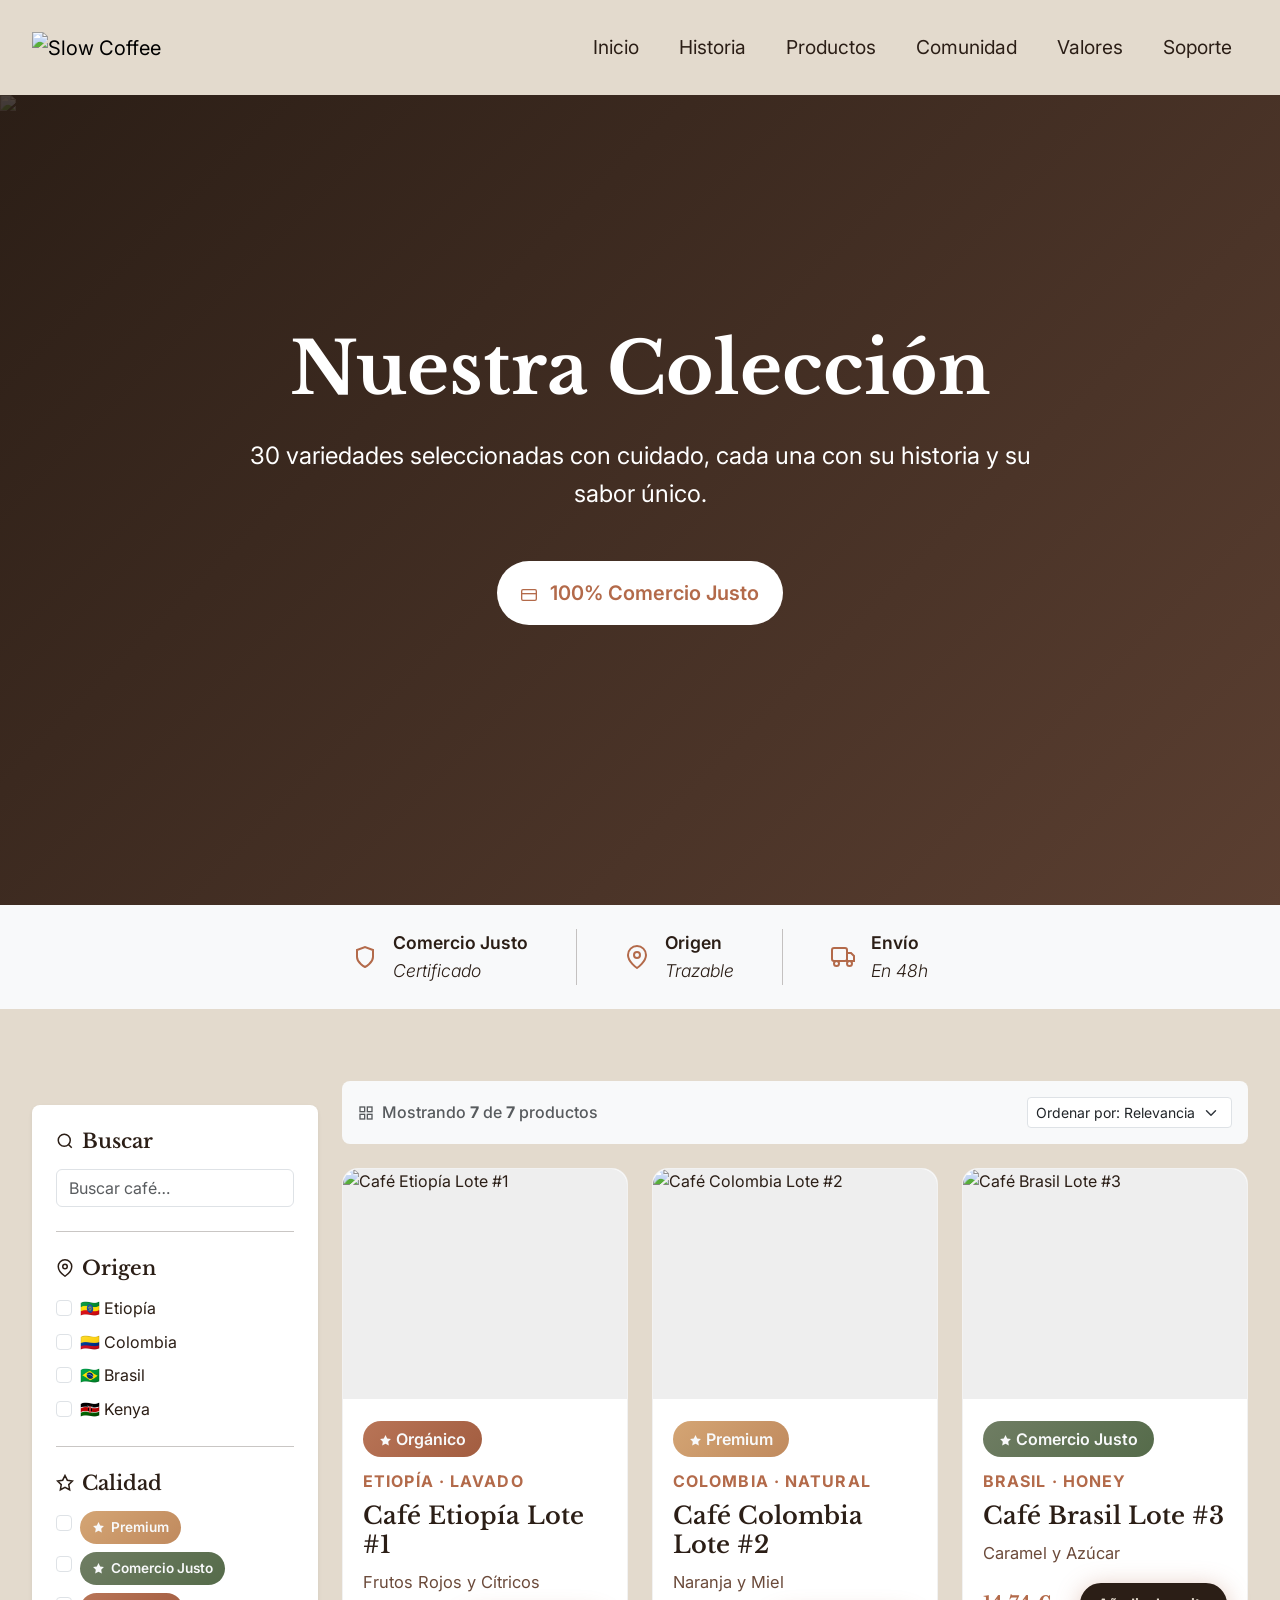
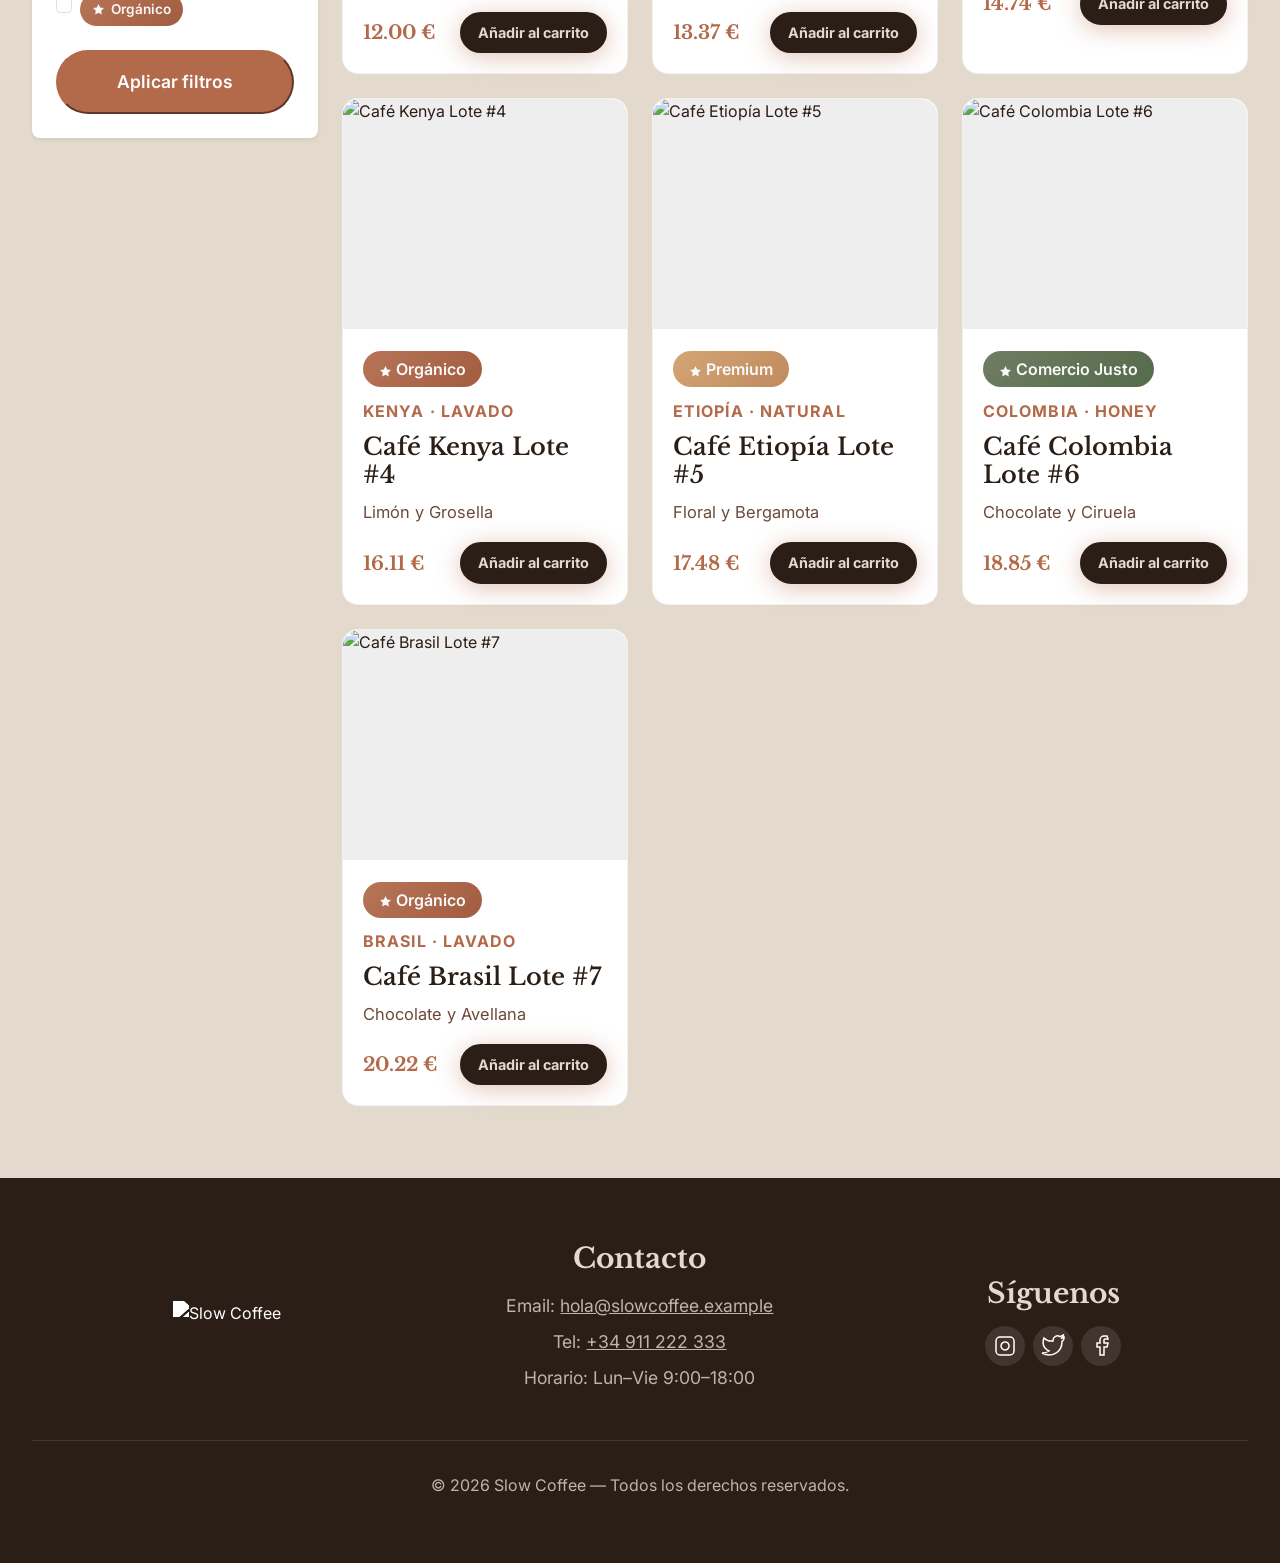
==== pag/catalogo.html @ 9565223c "mover codigo css del footer al html" ====
<!doctype html>
<html lang="es">

<head>
  <meta charset="utf-8">
  <meta name="viewport" content="width=device-width, initial-scale=1">
  <title>Catálogo Completo — Slow Coffee</title>

  <link rel="preconnect" href="https://fonts.googleapis.com">
  <link rel="preconnect" href="https://fonts.gstatic.com" crossorigin>
  <link
    href="https://fonts.googleapis.com/css2?family=Inter:wght@300;400;600;700&family=Libre+Baskerville:wght@400;700&display=swap"
    rel="stylesheet">

  <link href="https://cdn.jsdelivr.net/npm/bootstrap@5.3.2/dist/css/bootstrap.min.css" rel="stylesheet">
  <link rel="stylesheet" href="../css/styles.css">

</head>

<body class="catalogo-page">

  <!-- //navegación -->
  <header class="site-header">
    <nav class="navbar navbar-expand-md">
      <div class="container d-flex align-items-center justify-content-between">
        <a class="navbar-brand" href="index.html">
          <img src="../img/logo_png.png" alt="Slow Coffee" height="50">
        </a>
        <button class="navbar-toggler border-0" type="button" data-bs-toggle="collapse" data-bs-target="#mainNav"
          aria-controls="mainNav" aria-expanded="false" aria-label="Alternar navegación">
          <span class="navbar-toggler-icon"></span>
        </button>
        <div class="collapse navbar-collapse" id="mainNav">
          <ul class="navbar-nav ms-auto gap-2">
            <li class="nav-item"><a class="nav-link" href="../index.html">Inicio</a></li>
            <li class="nav-item"><a class="nav-link" href="historia.html">Historia</a></li>
            <li class="nav-item"><a class="nav-link" href="catalogo.html">Productos</a></li>
            <li class="nav-item"><a class="nav-link" href="comunidad.html">Comunidad</a></li>
            <li class="nav-item"><a class="nav-link" href="valores.html">Valores</a></li>
            <li class="nav-item"><a class="nav-link" href="soporte.html">Soporte</a></li>
          </ul>
        </div>
      </div>
    </nav>
  </header>

  <!-- hero -->
  <main>
    <section class="hero">
      <img src="../img/catalagoHero.jpg" alt="IndexHero" class="hero-bg">
      <div class="hero-overlay"></div>
      <div class="container hero-inner">
        <div class="row justify-content-center">
          <div class="col-lg-10 col-xl-8">
            <div class="hero-copy text-center">
              <h1 class="display-2 fw-bold mb-4">Nuestra Colección</h1>
              <p class="fs-4 mb-5">30 variedades seleccionadas con cuidado, cada una con su historia y su sabor único.
              </p>
              <div class="d-flex flex-wrap justify-content-center gap-3 mb-5">
                <a href="#catalogo" class="hero-badge fs-5 fw-semibold">
                  <svg width="16" height="16" viewBox="0 0 24 24" fill="none" stroke="currentColor" stroke-width="2"
                    class="me-2" style="vertical-align: middle;">
                    <rect x="1" y="4" width="22" height="16" rx="2" ry="2"></rect>
                    <line x1="1" y1="10" x2="23" y2="10"></line>
                  </svg>
                  100% Comercio Justo
                </a>
              </div>
            </div>
          </div>
        </div>
    </section>

    <div class="trust-bar bg-light py-4">
      <div class="container">
        <div class="d-flex justify-content-center align-items-center flex-wrap gap-4 gap-md-5">

          <div class="d-flex align-items-center gap-3">
            <svg width="24" height="24" viewBox="0 0 24 24" fill="none" style="color:var(--terracotta)"
              stroke="currentColor" stroke-width="2">
              <path d="M12 22s8-4 8-10V5l-8-3-8 3v7c0 6 8 10 8 10z"></path>
            </svg>
            <span class="fw-semibold" style="font-size: 1.1rem; color: var(--coffee-900);">Comercio Justo<em
                class="fw-light d-block">Certificado</em></span>
          </div>

          <div class="vr opacity-25 d-none d-md-block"></div>

          <div class="d-flex align-items-center gap-3">
            <svg width="24" height="24" viewBox="0 0 24 24" fill="none" style="color:var(--terracotta)"
              stroke="currentColor" stroke-width="2">
              <path d="M21 10c0 7-9 13-9 13s-9-6-9-13a9 9 0 0 1 18 0z"></path>
              <circle cx="12" cy="10" r="3"></circle>
            </svg>
            <span class="fw-semibold" style="font-size: 1.1rem; color: var(--coffee-900);">Origen<em
                class="fw-light d-block">Trazable</em></span>
          </div>

          <div class="vr opacity-25 d-none d-md-block"></div>

          <div class="d-flex align-items-center gap-3">
            <svg width="24" height="24" viewBox="0 0 24 24" fill="none" style="color:var(--terracotta)"
              stroke="currentColor" stroke-width="2">
              <rect x="1" y="3" width="15" height="13" rx="2" ry="2"></rect>
              <polygon points="16 8 20 8 23 11 23 16 16 16 16 8"></polygon>
              <circle cx="5.5" cy="18.5" r="2.5"></circle>
              <circle cx="18.5" cy="18.5" r="2.5"></circle>
            </svg>
            <span class="fw-semibold" style="font-size: 1.1rem; color: var(--coffee-900);">Envío<em
                class="fw-light d-block">En 48h</em></span>
          </div>

        </div>
      </div>
    </div>

    <!-- ========== GRID + FILTROS ========== -->
    <div class="container catalogo-grid py-4 my-5" id="catalogo">
      <div class="row">
        <aside class="col-lg-3 my-4">
          <div class="bg-white rounded-3 p-4 shadow-sm sticky-top" style="top: 100px;">

            <!-- Buscar -->
            <div class="mb-4">
              <h5 class="d-flex align-items-center gap-2 mb-3 fw-semibold">
                <svg width="18" height="18" viewBox="0 0 24 24" fill="none" stroke="currentColor" stroke-width="2">
                  <circle cx="11" cy="11" r="8"></circle>
                  <line x1="21" y1="21" x2="16.65" y2="16.65"></line>
                </svg>
                Buscar
              </h5>
              <input type="text" class="form-control" placeholder="Buscar café…" id="search-input">
            </div>

            <hr class="my-4">

            <!-- Origen -->
            <div class="mb-4">
              <h5 class="d-flex align-items-center gap-2 mb-3 fw-semibold">
                <svg width="18" height="18" viewBox="0 0 24 24" fill="none" stroke="currentColor" stroke-width="2">
                  <path d="M21 10c0 7-9 13-9 13s-9-6-9-13a9 9 0 0 1 18 0z"></path>
                  <circle cx="12" cy="10" r="3"></circle>
                </svg>
                Origen
              </h5>

              <div class="form-check mb-2">
                <input class="form-check-input filter-cb" type="checkbox" value="Etiopía" id="check-etiopia">
                <label class="form-check-label" for="check-etiopia">
                  🇪🇹 Etiopía
                </label>
              </div>

              <div class="form-check mb-2">
                <input class="form-check-input filter-cb" type="checkbox" value="Colombia" id="check-colombia">
                <label class="form-check-label" for="check-colombia">
                  🇨🇴 Colombia
                </label>
              </div>

              <div class="form-check mb-2">
                <input class="form-check-input filter-cb" type="checkbox" value="Brasil" id="check-brasil">
                <label class="form-check-label" for="check-brasil">
                  🇧🇷 Brasil
                </label>
              </div>

              <div class="form-check mb-2">
                <input class="form-check-input filter-cb" type="checkbox" value="Kenya" id="check-kenya">
                <label class="form-check-label" for="check-kenya">
                  🇰🇪 Kenya
                </label>
              </div>
            </div>

            <hr class="my-4">

            <!-- Calidad -->
            <div class="mb-4">
              <h5 class="d-flex align-items-center gap-2 mb-3 fw-semibold">
                <svg width="18" height="18" viewBox="0 0 24 24" fill="none" stroke="currentColor" stroke-width="2">
                  <path
                    d="M12 2l3.09 6.26L22 9.27l-5 4.87 1.18 6.88L12 17.77l-6.18 3.25L7 14.14 2 9.27l6.91-1.01L12 2z">
                  </path>
                </svg>
                Calidad
              </h5>

              <div class="form-check mb-2">
                <input class="form-check-input filter-cb-badge" type="checkbox" value="Premium" id="check-premium">
                <label class="form-check-label" for="check-premium">
                  <span class="rounded-5"
                    style="padding: 0.35rem 0.75rem; background: linear-gradient(135deg, #D4A574 0%, #c08a5e 100%); display: inline-flex; align-items: center; gap: 0.4rem;">
                    <svg class="text-light" width="13" height="13" viewBox="0 0 24 24" fill="currentColor">
                      <path
                        d="M12 2l3.09 6.26L22 9.27l-5 4.87 1.18 6.88L12 17.77l-6.18 3.25L7 14.14 2 9.27l6.91-1.01L12 2z" />
                    </svg>
                    <span class="text-light fw-semibold" style="font-size: 0.85rem;">Premium</span>
                  </span>
                </label>
              </div>

              <div class="form-check mb-2">
                <input class="form-check-input filter-cb-badge" type="checkbox" value="Comercio Justo" id="check-justo">
                <label class="form-check-label" for="check-justo">
                  <span class="rounded-5"
                    style="padding: 0.35rem 0.75rem; background: linear-gradient(135deg, #6F7D63 0%, #556b4a 100%); display: inline-flex; align-items: center; gap: 0.4rem;">
                    <svg class="text-light" width="13" height="13" viewBox="0 0 24 24" fill="currentColor">
                      <path
                        d="M12 2l3.09 6.26L22 9.27l-5 4.87 1.18 6.88L12 17.77l-6.18 3.25L7 14.14 2 9.27l6.91-1.01L12 2z" />
                    </svg>
                    <span class="text-light fw-semibold" style="font-size: 0.85rem;">Comercio Justo</span>
                  </span>
                </label>
              </div>

              <div class="form-check mb-2">
                <input class="form-check-input filter-cb-badge" type="checkbox" value="Orgánico" id="check-organico">
                <label class="form-check-label" for="check-organico">
                  <span class="rounded-5"
                    style="padding: 0.35rem 0.75rem; background: linear-gradient(135deg, rgba(179, 106, 74, 0.93) 0%, rgba(158, 86, 56, 0.96) 100%); display: inline-flex; align-items: center; gap: 0.4rem;">
                    <svg class="text-light" width="13" height="13" viewBox="0 0 24 24" fill="currentColor">
                      <path
                        d="M12 2l3.09 6.26L22 9.27l-5 4.87 1.18 6.88L12 17.77l-6.18 3.25L7 14.14 2 9.27l6.91-1.01L12 2z" />
                    </svg>
                    <span class="text-light fw-semibold" style="font-size: 0.85rem;">Orgánico</span>
                  </span>
                </label>
              </div>
            </div>

            <button class="btn-hero w-100 text-white fw-semibold"
              style="background-color: var(--terracotta); border-color: var(--terracotta);" id="apply-filters">Aplicar
              filtros</button>

          </div>
        </aside>

        <div class="col-lg-9">
          <div class="d-flex justify-content-between align-items-center mb-4 p-3 bg-light rounded-3">
            <span class="text-muted fw-medium" id="results-count">
              <svg width="16" height="16" viewBox="0 0 24 24" fill="none" stroke="currentColor" stroke-width="2"
                class="me-1">
                <rect x="3" y="3" width="7" height="7"></rect>
                <rect x="14" y="3" width="7" height="7"></rect>
                <rect x="14" y="14" width="7" height="7"></rect>
                <rect x="3" y="14" width="7" height="7"></rect>
              </svg>
              Mostrando <strong>7</strong> de <strong>7</strong> productos
            </span>

            <select class="form-select form-select-sm" style="width: auto; min-width: 200px;" id="sort-select">
              <option value="relevance">Ordenar por: Relevancia</option>
              <option value="price-asc">Precio: Menor a Mayor</option>
              <option value="price-desc">Precio: Mayor a Menor</option>
            </select>
          </div>

          <div id="product-grid" class="row g-4"></div>
        </div>
      </div>
    </div>
  </main>

  <footer style="background: var(--coffee-900); color: var(--cream); padding: 4rem 0;">
    <div class="container">
      <div class="row text-center align-items-center">
        <div class="col-md-4 mb-4">
          <a class="d-inline-block mb-3" href="index.html" style="text-decoration: none;">
            <img src="../img/logo_negativo_png.png" alt="Slow Coffee" height="60"
              style="filter: brightness(0) invert(1);">
          </a>
        </div>
        <div class="col-md-4 mb-4">
          <h3 class="mb-3" style="color: var(--cream);">Contacto</h3>
          <ul class="list-unstyled mb-0">
            <li style="margin-bottom: 0.5rem; font-size: 1.1rem; opacity: 0.8;">
              Email: <a href="mailto:hola@slowcoffee.example"
                style="color: var(--cream); text-decoration: underline;">hola@slowcoffee.example</a>
            </li>
            <li style="margin-bottom: 0.5rem; font-size: 1.1rem; opacity: 0.8;">
              Tel: <a href="tel:+34911222333" style="color: var(--cream); text-decoration: underline;">+34 911 222
                333</a>
            </li>
            <li style="margin-bottom: 0.5rem; font-size: 1.1rem; opacity: 0.8;">
              Horario: Lun–Vie 9:00–18:00
            </li>
          </ul>
        </div>
        <div class="col-md-4 mb-4">
          <h3 class="mb-3" style="color: var(--cream);">Síguenos</h3>
          <div class="d-flex justify-content-center gap-2" aria-label="Redes sociales">
            <a href="#" aria-label="Instagram"
              style="width: 40px; height: 40px; background: rgba(255, 255, 255, 0.1); border-radius: 50%; display: inline-flex; align-items: center; justify-content: center; color: white; text-decoration: none;">
              <svg viewBox="0 0 24 24" fill="none" stroke="currentColor" stroke-width="1.5" aria-hidden="true"
                width="24" height="24">
                <rect x="3" y="3" width="18" height="18" rx="4" />
                <path d="M16 11.37A4 4 0 1 1 12.63 8 4 4 0 0 1 16 11.37z" />
              </svg>
            </a>
            <a href="#" aria-label="Twitter"
              style="width: 40px; height: 40px; background: rgba(255, 255, 255, 0.1); border-radius: 50%; display: inline-flex; align-items: center; justify-content: center; color: white; text-decoration: none;">
              <svg viewBox="0 0 24 24" fill="none" stroke="currentColor" stroke-width="1.5" aria-hidden="true"
                width="24" height="24">
                <path
                  d="M23 3a10.9 10.9 0 0 1-3.14 1.53A4.48 4.48 0 0 0 22.43 1s-1.94 1.16-3.54 1.58A4.48 4.48 0 0 0 12 6v1A10.66 10.66 0 0 1 3 4s-4 9 5 13a11.64 11.64 0 0 1-7 2c9 5 20 0 20-11.5A4.5 4.5 0 0 0 23 3z" />
              </svg>
            </a>
            <a href="#" aria-label="Facebook"
              style="width: 40px; height: 40px; background: rgba(255, 255, 255, 0.1); border-radius: 50%; display: inline-flex; align-items: center; justify-content: center; color: white; text-decoration: none;">
              <svg viewBox="0 0 24 24" fill="none" stroke="currentColor" stroke-width="1.5" aria-hidden="true"
                width="24" height="24">
                <path d="M18 2h-3a4 4 0 0 0-4 4v3H8v4h3v8h4v-8h3l1-4h-4V6a1 1 0 0 1 1-1h3z" />
              </svg>
            </a>
          </div>
        </div>
      </div>
      <div class="text-center mt-3" style="padding-top: 2rem; border-top: 1px solid rgba(255,255,255,0.1);">
        <p class="mb-0" style="color: var(--cream); opacity: 0.8;">© <span id="year"></span> Slow Coffee — Todos los
          derechos reservados.</p>
      </div>
    </div>
  </footer>

  <!-- ========== SCRIPTS ========== -->
  <script src="https://cdn.jsdelivr.net/npm/bootstrap@5.3.2/dist/js/bootstrap.bundle.min.js"></script>
  <script>
    document.getElementById('year').textContent = new Date().getFullYear();

    const origins = ["Etiopía", "Colombia", "Brasil", "Kenya"];
    const processes = ["Lavado", "Natural", "Honey"];
    const noteMap = {
      "Etiopía": ["Frutos Rojos y Cítricos", "Floral y Bergamota", "Bayas y Chocolate"],
      "Colombia": ["Caramelo y Nueces", "Naranja y Miel", "Chocolate y Ciruela"],
      "Brasil": ["Chocolate y Avellana", "Nuez y Especias", "Caramel y Azúcar"],
      "Kenya": ["Limón y Grosella", "Frambuesa y Menta", "Tropical y Cítrico"]
    };
    const badgeTypes = ["Orgánico", "Premium", "Comercio Justo"];

    const products = Array.from({ length: 7 }, (_, i) => {
      const origin = origins[i % origins.length];
      return {
        id: i + 1,
        name: `Café ${origin} Lote #${i + 1}`,
        origin,
        process: processes[i % processes.length],
        note: noteMap[origin][i % 3],
        badge: badgeTypes[i % badgeTypes.length],
        price: (12 + ((i * 1.37) % 15)).toFixed(2),
        img: "../img/productosFoto.png"
      };
    });

    function badgeHTML(type) {
      if (type === "Premium") {
        return `
        <span class="rounded-5" 
        style="padding: 0.5rem 1rem; background: linear-gradient(135deg, #D4A574 0%, #c08a5e 100%);" >
          <svg class="text-light" width="13" height="13" viewBox="0 0 24 24" fill="currentColor">
            <path d="M12 2l3.09 6.26L22 9.27l-5 4.87 1.18 6.88L12 17.77l-6.18 3.25L7 14.14 2 9.27l6.91-1.01L12 2z"/>
          </svg>
          <span class="text-light fw-semibold">Premium</span>
        </span>`;
      }
      if (type === "Comercio Justo") {
        return `
        <span class="rounded-5" 
        style="padding: 0.5rem 1rem; background: linear-gradient(135deg, #6F7D63 0%, #556b4a 100%)" >
          <svg class="text-light" width="13" height="13" viewBox="0 0 24 24" fill="currentColor">
            <path d="M12 2l3.09 6.26L22 9.27l-5 4.87 1.18 6.88L12 17.77l-6.18 3.25L7 14.14 2 9.27l6.91-1.01L12 2z"/>
          </svg>
          <span class="text-light fw-semibold">Comercio Justo</span>
        </span>`;
      }
      return `
        <span class="rounded-5" 
        style="padding: 0.5rem 1rem; background: linear-gradient(135deg, rgba(179, 106, 74, 0.93) 0%, rgba(158, 86, 56, 0.96) 100%)" >
          <svg class="text-light" width="13" height="13" viewBox="0 0 24 24" fill="currentColor">
            <path d="M12 2l3.09 6.26L22 9.27l-5 4.87 1.18 6.88L12 17.77l-6.18 3.25L7 14.14 2 9.27l6.91-1.01L12 2z"/>
          </svg>
          <span class="text-light fw-semibold">Orgánico</span>
        </span>`;
    }

    const grid = document.getElementById("product-grid");
    const countEl = document.getElementById("results-count");

    function renderProducts(list) {
      grid.innerHTML = list.map(p => `   
        <div class="col-md-6 col-lg-4">
          <div class="product-card rounded-4">
            <div class="product-photo rounded-top-4">
              <img src="${p.img}" alt="${p.name}">
            </div>
            <div class="card-body"> 
              <span class="d-block mb-3">${badgeHTML(p.badge)}</span>
              <span class="headline d-block mb-2">${p.origin} · ${p.process}</span>
              <h5 class="card-title">${p.name}</h5>
              <p>${p.note}</p>
              <div class="d-flex justify-content-between align-items-center">
                <span class="price">${p.price} €</span>
                <a href="#" class="btn btn-outline-secondary" style="padding: 0.5rem 1rem; font-size: 0.9rem;">Añadir al carrito</a>
              </div>
            </div>
          </div>
        </div>
      `).join("");
      countEl.innerHTML = `
        <svg width="16" height="16" viewBox="0 0 24 24" fill="none" stroke="currentColor" stroke-width="2" class="me-1">
          <rect x="3" y="3" width="7" height="7"></rect>
          <rect x="14" y="3" width="7" height="7"></rect>
          <rect x="14" y="14" width="7" height="7"></rect>
          <rect x="3" y="14" width="7" height="7"></rect>
        </svg>
        Mostrando <strong>${list.length}</strong> de <strong>${products.length}</strong> productos
      `;
    }

    document.getElementById("apply-filters").addEventListener("click", () => {
      const term = document.getElementById("search-input").value.toLowerCase();
      const selOrigins = [...document.querySelectorAll(".filter-cb:checked")].map(cb => cb.value);
      const selBadges = [...document.querySelectorAll(".filter-cb-badge:checked")].map(cb => cb.value);
      const sortVal = document.getElementById("sort-select").value;

      let filtered = products.filter(p => {
        const matchSearch = !term || p.name.toLowerCase().includes(term) || p.note.toLowerCase().includes(term);
        const matchOrigin = !selOrigins.length || selOrigins.includes(p.origin);
        const matchBadge = !selBadges.length || selBadges.includes(p.badge);
        return matchSearch && matchOrigin && matchBadge;
      });

      if (sortVal === "price-asc") filtered.sort((a, b) => a.price - b.price);
      if (sortVal === "price-desc") filtered.sort((a, b) => b.price - a.price);

      renderProducts(filtered);
    });

    renderProducts(products);
  </script>
</body>

</html>
---- css/styles.css ----
/* ══════════════════════════════════════════════════════════
   SLOW COFFEE - ESTILOS UNIFICADOS (CORREGIDO)
   ══════════════════════════════════════════════════════════ */

:root {
  --coffee-900: #2b1e16;
  --coffee-600: #6b4a3a;
  --cream: #e3dacd;
  --white: #ffffff;
  --olive: #6f7d63;
  --terracotta: #b36a4a;
  --gold: #d4a574;
  --font-serif: "Libre Baskerville", serif;
  --font-sans: "Inter", system-ui, sans-serif;
  --font-sans:
    "Inter", system-ui, -apple-system, "Segoe UI", Roboto, "Helvetica Neue",
    Arial;
  --shadow: 0 8px 30px rgba(43, 30, 22, 0.12);
}

/* 1. RESET & BASE */
* {
  box-sizing: border-box;
}
body {
  margin: 0;
  font-family: var(--font-sans);
  color: var(--coffee-900);
  background: var(--cream);
  line-height: 1.6;
  -webkit-font-smoothing: antialiased;
}
h1,
h2,
h3,
h4,
h5 {
  font-family: var(--font-serif);
  font-weight: 700;
  color: var(--coffee-900);
}
p,
.comunidad {
  color: var(--coffee-600);
}
a {
  text-decoration: none;
  transition: 0.3s;
}

/* 2. LAYOUT - Ajuste para que no se vea comprimido */
.container {
  width: 100%;
  max-width: 1300px !important;
  margin: 0 auto;
  padding: 0 2rem;
}
.py-section {
  padding: 4rem 0;
}

/* 3. HEADER & NAV */
.site-header {
  background: var(--cream);
  padding: 1rem 0;
  z-index: 1050;
}
.navbar-brand img {
  height: 60px;
  width: auto;
  object-fit: contain;
}
.nav-link {
  color: var(--coffee-900) !important;
  font-weight: 400;
  font-size: 1.2rem;
  padding: 0.5rem 1rem !important;
  transition: color 0.3s ease;
}
.nav-link:hover {
  color: var(--terracotta) !important;
}

/* Menú móvil pantalla completa */
@media (max-width: 767px) {
  .navbar-collapse {
    position: fixed;
    top: 0;
    left: 0;
    right: 0;
    bottom: 0;
    background: var(--cream);
    z-index: 1040;
    padding: 2rem;
    overflow-y: auto;
  }
  .navbar-collapse.show,
  .navbar-collapse.collapsing {
    display: flex !important;
    flex-direction: column;
    justify-content: center;
    height: 100vh !important;
    transform: translateX(0);
  }
  .navbar-nav {
    width: 100%;
    text-align: center;
    gap: 1rem !important;
  }
  .nav-item {
    width: 100%;
  }
  .nav-link {
    font-size: 1.5rem !important;
    padding: 1rem !important;
    display: block;
    border-bottom: 1px solid rgba(0, 0, 0, 0.05);
  }
  .nav-link:last-child {
    border-bottom: none;
  }
  .navbar-toggler {
    position: relative;
    z-index: 1050;
  }
  .navbar-brand {
    position: relative;
    z-index: 1050;
  }
}
.navbar-collapse.collapsing {
  transition: none;
}
.navbar-toggler:focus {
  box-shadow: none;
}

/* 4. HERO SYSTEM */
.hero {
  position: relative;
  min-height: 90vh;
  display: flex;
  align-items: center;
  overflow: hidden;
  background: var(--coffee-900);
}
.hero-bg {
  position: absolute;
  inset: 0;
  width: 100%;
  height: 100%;
  object-fit: cover;
  z-index: 0;
}
.hero-overlay {
  position: absolute;
  inset: 0;
  background: linear-gradient(
    135deg,
    rgba(43, 30, 22, 0.85),
    rgba(107, 74, 58, 0.75)
  );
  z-index: 1;
}
.hero-inner {
  position: relative;
  z-index: 2;
  width: 100%;
}
.hero-copy,
.hero-copy h1,
.hero-copy p {
  color: white;
}

/* 5. SECCIÓN HISTORIA (Imagen a la derecha) */
.story-media img {
  border-radius: 12px;
  box-shadow: var(--shadow);
  width: 100%;
  object-fit: cover;
}
.story-media {
  height: 100%;
  display: flex;
  align-items: center;
}

/* 7. PRODUCTOS (Cards de Inicio) */
.product-card {
  background: white;
  border-radius: 8px;
  border: 1px solid rgba(0, 0, 0, 0.05);
  transition:
    transform 0.3s ease,
    box-shadow 0.3s ease;
  height: 100%;
}
.product-card .card-body {
  padding: 1.25rem;
}
.product-photo {
  height: 230px;
  background: #eee;
  margin-bottom: 0.5rem;
  display: flex;
  align-items: center;
  justify-content: center;
  overflow: hidden;
}
.product-photo img {
  width: 100%;
  height: 100%;
  object-fit: cover;
}
.product-card:hover {
  transform: translateY(-8px);
  box-shadow: 0 12px 24px rgba(0, 0, 0, 0.15);
  font-size: 1.05rem;
}
.product-card .card-title {
  font-family: var(--font-serif);
  font-weight: 600;
  margin-bottom: 0.5rem;
}
.product-card .price {
  color: var(--terracotta);
  font-weight: 700;
  font-size: 1.2rem;
  font-family: var(--font-serif);
}

/* 6. ICONOS (Origen & Proceso) - Corregido tamaño */
.icon-card {
  text-align: center;
  padding: 2.5rem 2rem;
  background: white;
  border-radius: 12px;
  transition:
    transform 0.3s ease,
    box-shadow 0.3s ease;
  height: 100%;
}
.icon-card:hover {
  transform: translateY(-8px);
  box-shadow: 0 12px 24px rgba(0, 0, 0, 0.1);
}
.icon-card svg {
  width: 40px;
  height: 80px;
  color: var(--terracotta);
  stroke-width: 1px;
  stroke-width: 1.5px;
}
.icon-card h4,
.product-card h5 {
  font-size: 1.5rem;
  margin-bottom: 1rem;
  font-weight: 600;
}
.icon-card p,
.product-card p {
  color: var(--coffee-600);
  font-size: 1.03rem;
  line-height: 1.7;
}
.icon-card .icon-bg {
  width: 80px;
  height: 80px;
  background: var(--cream);
  border-radius: 50%;
  display: inline-flex;
  align-items: center;
  justify-content: center;
  margin-bottom: 1.5rem;
}

/* 8. FOOTER */

.btn-outline-secondary {
  border: 2px solid var(--coffee-900);
  padding: 1.2rem 2rem;
  border-radius: 50px;
  font-weight: 700;
  background: var(--coffee-900);
  color: var(--cream);
  box-shadow: 0 4px 24px rgba(179, 106, 74, 0.4);
  transition: all 0.3s ease;
}
.btn-outline-secondary:hover {
  background: var(--cream);
  color: var(--coffee-900);
  border: 2px solid var(--coffee-900);
  transform: translateY(-3px) scale(1.05);
  box-shadow: 0 4px 32px rgba(179, 106, 74, 0.6);
}

/* PAGINA HISTORIA (headline tambien es usado en las cards del index)*/

.headline {
  color: var(--terracotta);
  font-size: 1rem;
  text-transform: uppercase;
  letter-spacing: 1.1px;
  font-weight: 700;
}
.badge {
  font-size: 2rem;
  padding: 0.75rem 1.5rem;
  color: var(--terracotta);
  box-shadow: 0 4px 24px var(--cream);
}
.timeline-historia-new {
  position: relative;
}
.timeline-historia-new::before {
  content: "";
  position: absolute;
  left: 50%;
  top: 0;
  bottom: 0;
  width: 2px;
  background: var(--coffee-300, #d4c5b9);
  transform: translateX(-50%);
}

.timeline-checkpoint {
  position: absolute;
  left: 50%;
  top: 50%;
  transform: translate(-50%, -50%);
  width: 20px;
  height: 20px;
  background: white;
  border: 4px solid var(--terracotta, #c1666b);
  border-radius: 50%;
  z-index: 10;
  box-shadow: 0 0 0 4px white;
}

.timeline-checkpoint-current {
  background: var(--terracotta, #c1666b);
  width: 24px;
  height: 24px;
}

@media (max-width: 767px) {
  .timeline-historia-new::before {
    left: 20px;
  }
  .timeline-checkpoint {
    left: 20px;
  }
}

/* PAGINA CATALOGO */
.hero-badge,
.btn-hero {
  font-size: 1.1rem;
  padding: 1rem 1.5rem;
  color: var(--terracotta);
  background: white;
  transition: all 0.3s ease;
  border-radius: 40px;
  font-weight: 600;
}
.hero-badge:hover,
.btn-hero:hover {
  background-color: var(--terracotta) !important;
  color: white !important;
  transform: translateY(-2px);
  box-shadow: 0 4px 12px rgba(212, 165, 116, 0.3);
}
.hero-badge:hover svg {
  stroke: white;
}

/* PAGINA COMUNIDAD */
.card:hover {
  box-shadow: 0 0.5rem 1.5rem rgba(0, 0, 0, 0.15) !important;
  transform: translateY(-5px);
}
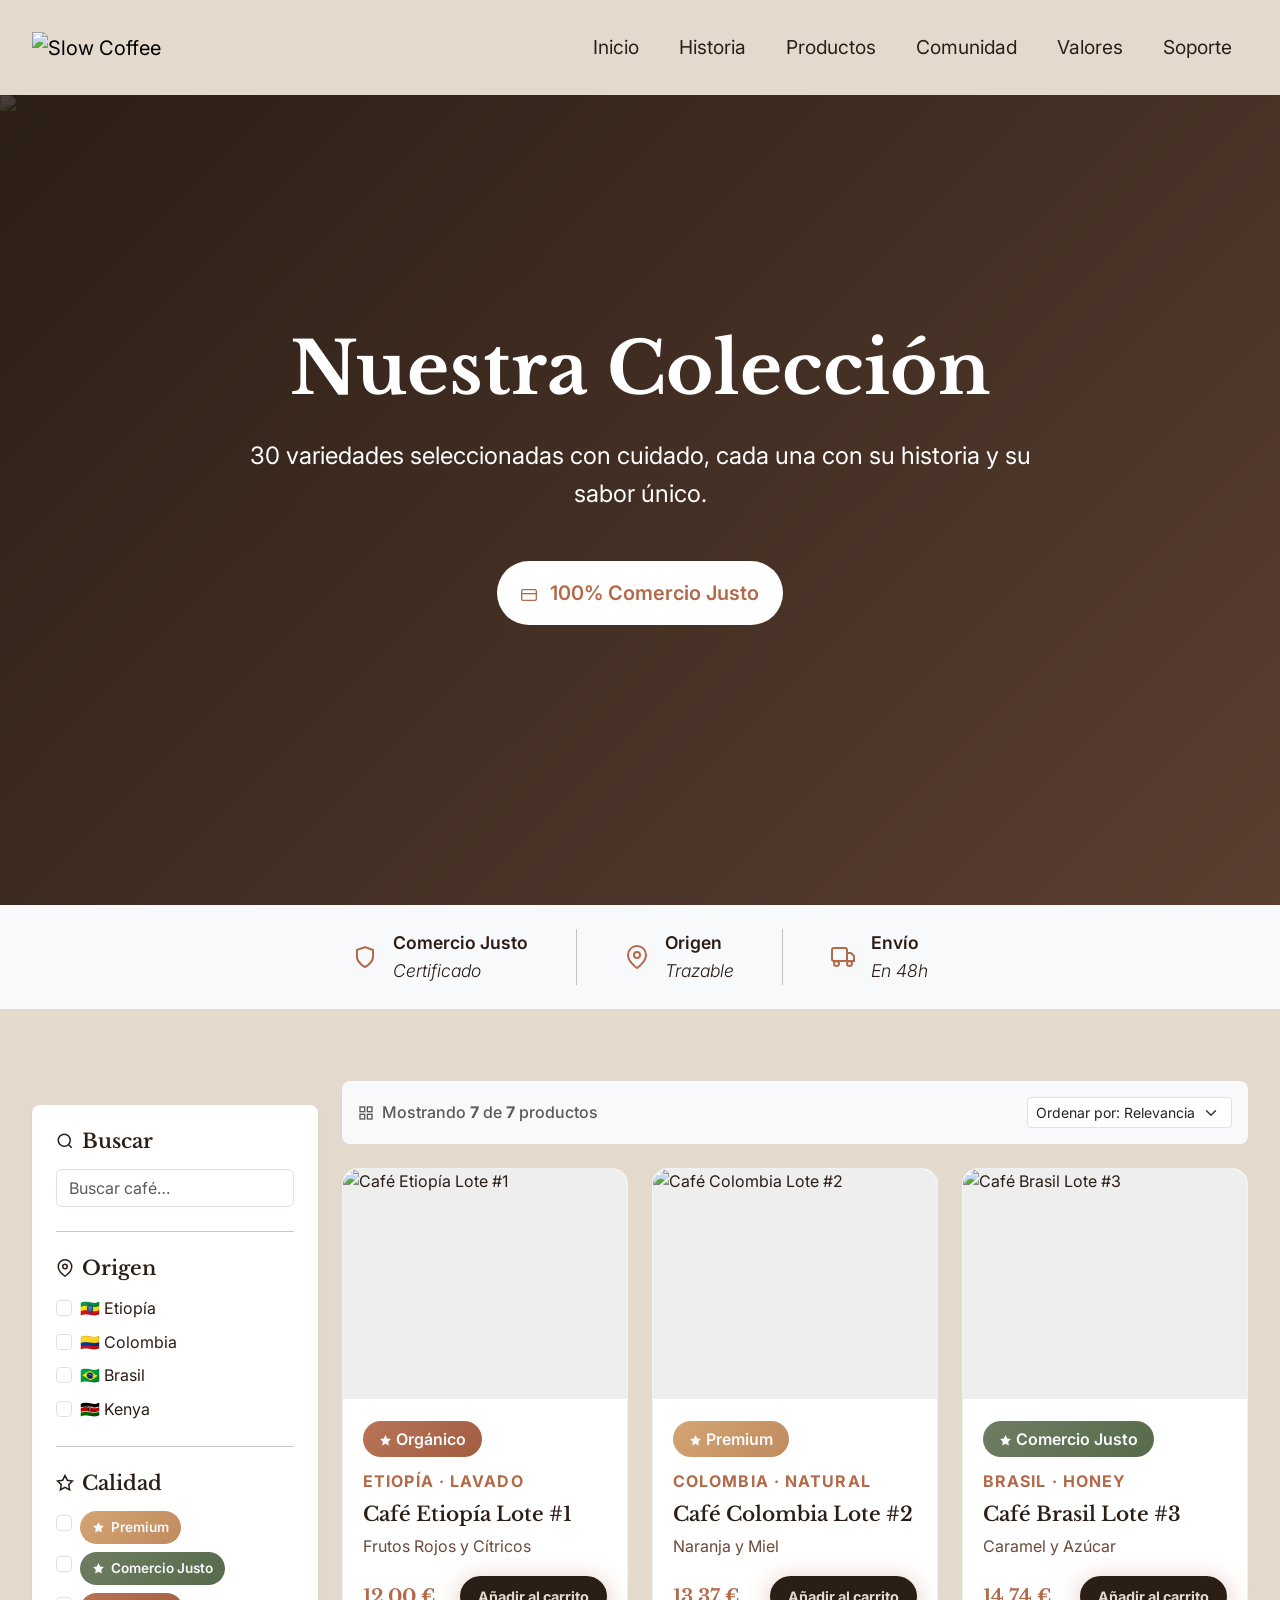
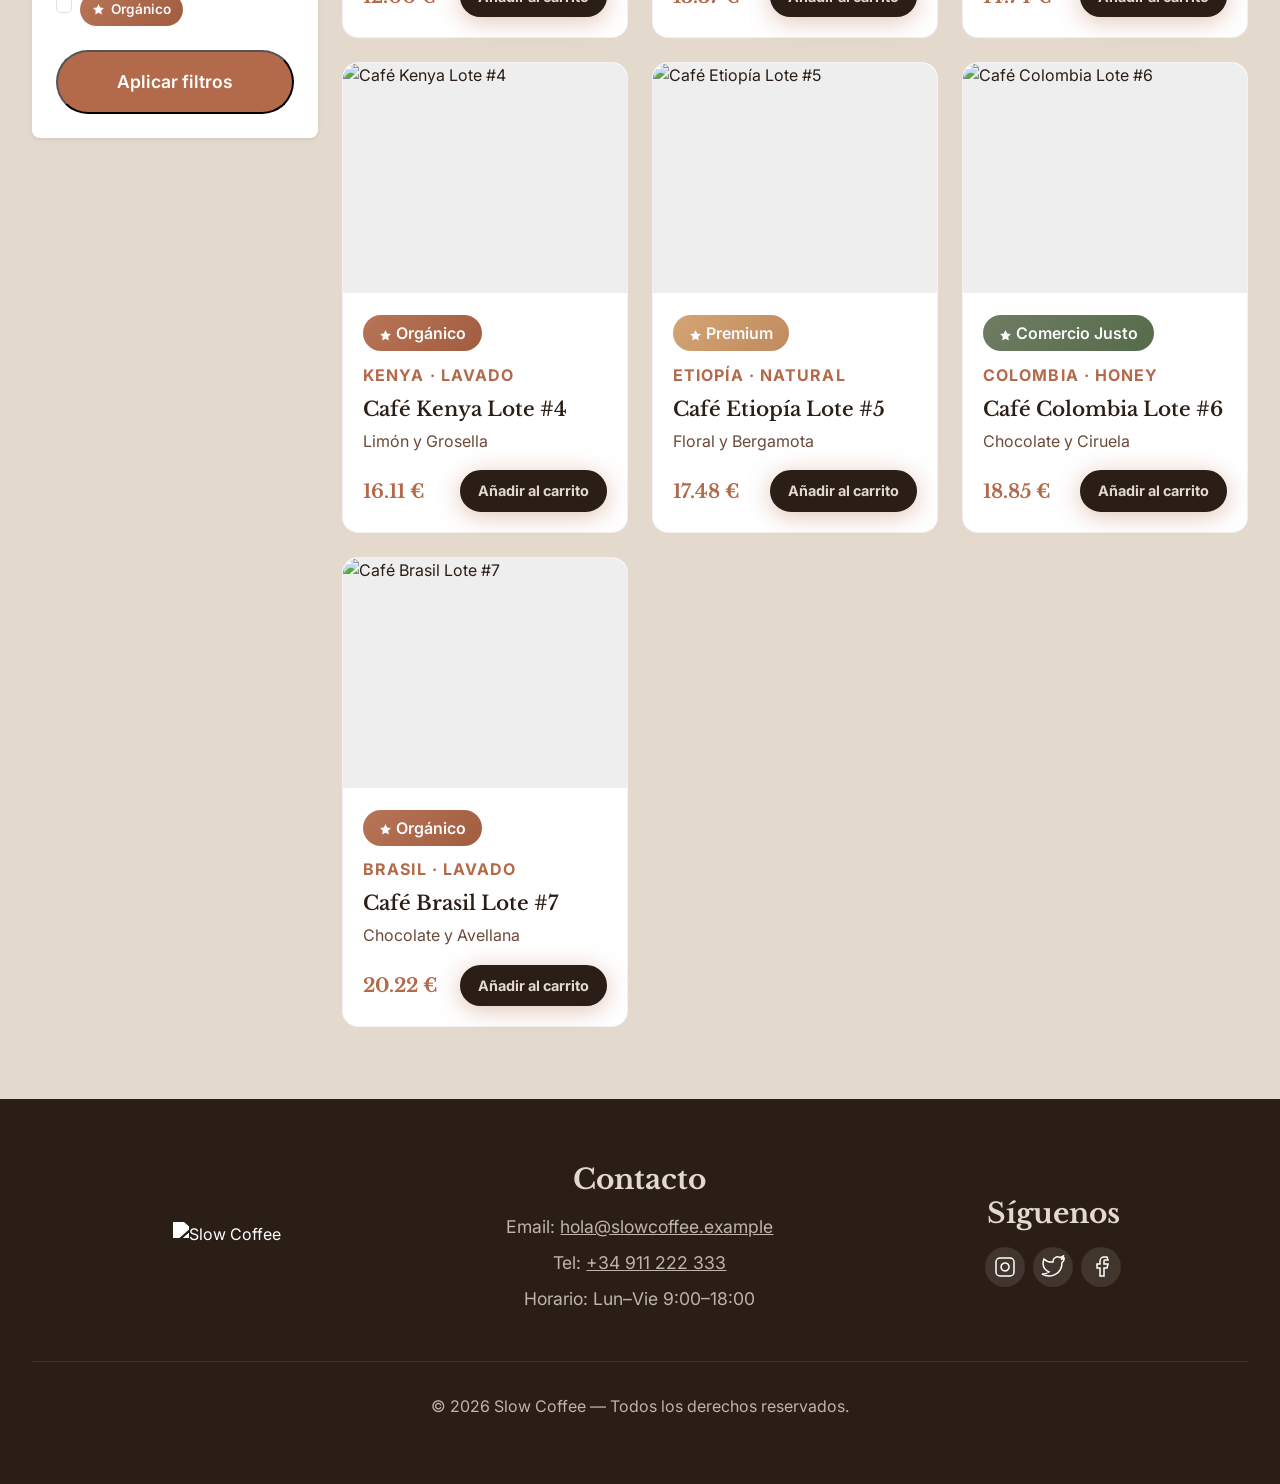
==== commit 8fff9a70: "eliminar estilos innecesarios del index" ====
--- a/pag/catalogo.html
+++ b/pag/catalogo.html
@@ -229,9 +229,8 @@
               </div>
             </div>
 
-            <button class="btn-hero w-100 text-white fw-semibold"
-              style="background-color: var(--terracotta); border-color: var(--terracotta);" id="apply-filters">Aplicar
-              filtros</button>
+            <button class="btn-hero w-100 text-white fw-semibold" style="background-color: var(--terracotta);"
+              id="apply-filters">Aplicar filtros</button>
 
           </div>
         </aside>
@@ -262,52 +261,42 @@
     </div>
   </main>
 
-  <footer style="background: var(--coffee-900); color: var(--cream); padding: 4rem 0;">
+  <footer class="site-footer">
     <div class="container">
       <div class="row text-center align-items-center">
         <div class="col-md-4 mb-4">
-          <a class="d-inline-block mb-3" href="index.html" style="text-decoration: none;">
-            <img src="../img/logo_negativo_png.png" alt="Slow Coffee" height="60"
-              style="filter: brightness(0) invert(1);">
+          <a class="footer-brand d-inline-block mb-3" href="index.html">
+            <img src="../img/logo_negativo_png.png" alt="Slow Coffee" height="40">
           </a>
         </div>
+
         <div class="col-md-4 mb-4">
           <h3 class="mb-3" style="color: var(--cream);">Contacto</h3>
-          <ul class="list-unstyled mb-0">
-            <li style="margin-bottom: 0.5rem; font-size: 1.1rem; opacity: 0.8;">
-              Email: <a href="mailto:hola@slowcoffee.example"
-                style="color: var(--cream); text-decoration: underline;">hola@slowcoffee.example</a>
-            </li>
-            <li style="margin-bottom: 0.5rem; font-size: 1.1rem; opacity: 0.8;">
-              Tel: <a href="tel:+34911222333" style="color: var(--cream); text-decoration: underline;">+34 911 222
-                333</a>
-            </li>
-            <li style="margin-bottom: 0.5rem; font-size: 1.1rem; opacity: 0.8;">
-              Horario: Lun–Vie 9:00–18:00
-            </li>
+          <ul class="list-unstyled mb-0 contact-list">
+            <li>Email: <a href="mailto:hola@slowcoffee.example">hola@slowcoffee.example</a></li>
+            <li>Tel: <a href="tel:+34911222333">+34 911 222 333</a></li>
+            <li>Horario: Lun–Vie 9:00–18:00</li>
           </ul>
         </div>
+
         <div class="col-md-4 mb-4">
           <h3 class="mb-3" style="color: var(--cream);">Síguenos</h3>
           <div class="d-flex justify-content-center gap-2" aria-label="Redes sociales">
-            <a href="#" aria-label="Instagram"
-              style="width: 40px; height: 40px; background: rgba(255, 255, 255, 0.1); border-radius: 50%; display: inline-flex; align-items: center; justify-content: center; color: white; text-decoration: none;">
+            <a href="#" class="social-icon" aria-label="Instagram">
               <svg viewBox="0 0 24 24" fill="none" stroke="currentColor" stroke-width="1.5" aria-hidden="true"
                 width="24" height="24">
                 <rect x="3" y="3" width="18" height="18" rx="4" />
                 <path d="M16 11.37A4 4 0 1 1 12.63 8 4 4 0 0 1 16 11.37z" />
               </svg>
             </a>
-            <a href="#" aria-label="Twitter"
-              style="width: 40px; height: 40px; background: rgba(255, 255, 255, 0.1); border-radius: 50%; display: inline-flex; align-items: center; justify-content: center; color: white; text-decoration: none;">
+            <a href="#" class="social-icon" aria-label="Twitter">
               <svg viewBox="0 0 24 24" fill="none" stroke="currentColor" stroke-width="1.5" aria-hidden="true"
                 width="24" height="24">
                 <path
                   d="M23 3a10.9 10.9 0 0 1-3.14 1.53A4.48 4.48 0 0 0 22.43 1s-1.94 1.16-3.54 1.58A4.48 4.48 0 0 0 12 6v1A10.66 10.66 0 0 1 3 4s-4 9 5 13a11.64 11.64 0 0 1-7 2c9 5 20 0 20-11.5A4.5 4.5 0 0 0 23 3z" />
               </svg>
             </a>
-            <a href="#" aria-label="Facebook"
-              style="width: 40px; height: 40px; background: rgba(255, 255, 255, 0.1); border-radius: 50%; display: inline-flex; align-items: center; justify-content: center; color: white; text-decoration: none;">
+            <a href="#" class="social-icon" aria-label="Facebook">
               <svg viewBox="0 0 24 24" fill="none" stroke="currentColor" stroke-width="1.5" aria-hidden="true"
                 width="24" height="24">
                 <path d="M18 2h-3a4 4 0 0 0-4 4v3H8v4h3v8h4v-8h3l1-4h-4V6a1 1 0 0 1 1-1h3z" />
@@ -316,7 +305,8 @@
           </div>
         </div>
       </div>
-      <div class="text-center mt-3" style="padding-top: 2rem; border-top: 1px solid rgba(255,255,255,0.1);">
+
+      <div class="text-center medium mt-3" style="padding-top: 2rem; border-top: 1px solid rgba(255,255,255,0.1);">
         <p class="mb-0" style="color: var(--cream); opacity: 0.8;">© <span id="year"></span> Slow Coffee — Todos los
           derechos reservados.</p>
       </div>
@@ -388,23 +378,23 @@
 
     function renderProducts(list) {
       grid.innerHTML = list.map(p => `   
-        <div class="col-md-6 col-lg-4">
-          <div class="product-card rounded-4">
-            <div class="product-photo rounded-top-4">
-              <img src="${p.img}" alt="${p.name}">
-            </div>
-            <div class="card-body"> 
-              <span class="d-block mb-3">${badgeHTML(p.badge)}</span>
-              <span class="headline d-block mb-2">${p.origin} · ${p.process}</span>
-              <h5 class="card-title">${p.name}</h5>
-              <p>${p.note}</p>
-              <div class="d-flex justify-content-between align-items-center">
-                <span class="price">${p.price} €</span>
-                <a href="#" class="btn btn-outline-secondary" style="padding: 0.5rem 1rem; font-size: 0.9rem;">Añadir al carrito</a>
-              </div>
-            </div>
-          </div>
-        </div>
+<div class="col-md-6 col-lg-4">
+  <div class="product-card rounded-4" style="background: white; border-radius: 8px; border: 1px solid rgba(0, 0, 0, 0.05); height: 100%;">
+    <div style="height: 230px; background: #eee; margin-bottom: .5rem; display: flex; align-items: center; justify-content: center; overflow: hidden;" class="rounded-top-4">
+      <img src="${p.img}" alt="${p.name}" style="width: 100%; height: 100%; object-fit: cover;">
+    </div>
+    <div style="padding: 1.25rem;"> 
+      <span class="d-block mb-3">${badgeHTML(p.badge)}</span>
+      <span class="headline d-block mb-2">${p.origin} · ${p.process}</span>
+      <h5 style="font-family: var(--font-serif); font-weight: 600; margin-bottom: 0.5rem;">${p.name}</h5>
+      <p>${p.note}</p>
+      <div class="d-flex justify-content-between align-items-center">
+        <span style="color: var(--terracotta); font-weight: 700; font-size: 1.2rem; font-family: var(--font-serif);">${p.price} €</span>
+        <a href="#" class="btn btn-outline-secondary" style="padding: 0.5rem 1rem; font-size: 0.9rem;">Añadir al carrito</a>
+      </div>
+    </div>
+  </div>
+</div>
       `).join("");
       countEl.innerHTML = `
         <svg width="16" height="16" viewBox="0 0 24 24" fill="none" stroke="currentColor" stroke-width="2" class="me-1">
--- a/css/styles.css
+++ b/css/styles.css
@@ -1,27 +1,24 @@
+/* NOTAS DE BERTHA
+PONER LAS PROPIEDADES UNA AL LADO DE LA OTRA NO ES RECUDIR LINEAS */
 /* ══════════════════════════════════════════════════════════
    SLOW COFFEE - ESTILOS UNIFICADOS (CORREGIDO)
    ══════════════════════════════════════════════════════════ */
 
 :root {
-  --coffee-900: #2b1e16;
-  --coffee-600: #6b4a3a;
+  --coffee-900: #2B1E16;
+  --coffee-600: #6B4A3A;
   --cream: #e3dacd;
-  --white: #ffffff;
-  --olive: #6f7d63;
-  --terracotta: #b36a4a;
-  --gold: #d4a574;
-  --font-serif: "Libre Baskerville", serif;
-  --font-sans: "Inter", system-ui, sans-serif;
-  --font-sans:
-    "Inter", system-ui, -apple-system, "Segoe UI", Roboto, "Helvetica Neue",
-    Arial;
-  --shadow: 0 8px 30px rgba(43, 30, 22, 0.12);
+  --terracotta: #B36A4A;
+  --font-serif: 'Libre Baskerville', serif;
+  --font-sans: 'Inter', system-ui, sans-serif;
+  --font-sans: 'Inter', system-ui, -apple-system, 'Segoe UI', Roboto, 'Helvetica Neue', Arial;
 }
 
 /* 1. RESET & BASE */
 * {
   box-sizing: border-box;
 }
+
 body {
   margin: 0;
   font-family: var(--font-sans);
@@ -30,6 +27,7 @@
   line-height: 1.6;
   -webkit-font-smoothing: antialiased;
 }
+
 h1,
 h2,
 h3,
@@ -39,10 +37,12 @@
   font-weight: 700;
   color: var(--coffee-900);
 }
+
 p,
 .comunidad {
-  color: var(--coffee-600);
-}
+  color: var(--coffee-600)
+}
+
 a {
   text-decoration: none;
   transition: 0.3s;
@@ -55,6 +55,7 @@
   margin: 0 auto;
   padding: 0 2rem;
 }
+
 .py-section {
   padding: 4rem 0;
 }
@@ -65,11 +66,13 @@
   padding: 1rem 0;
   z-index: 1050;
 }
+
 .navbar-brand img {
   height: 60px;
   width: auto;
   object-fit: contain;
 }
+
 .nav-link {
   color: var(--coffee-900) !important;
   font-weight: 400;
@@ -77,6 +80,7 @@
   padding: 0.5rem 1rem !important;
   transition: color 0.3s ease;
 }
+
 .nav-link:hover {
   color: var(--terracotta) !important;
 }
@@ -94,6 +98,7 @@
     padding: 2rem;
     overflow-y: auto;
   }
+
   .navbar-collapse.show,
   .navbar-collapse.collapsing {
     display: flex !important;
@@ -102,35 +107,43 @@
     height: 100vh !important;
     transform: translateX(0);
   }
+
   .navbar-nav {
     width: 100%;
     text-align: center;
     gap: 1rem !important;
   }
+
   .nav-item {
     width: 100%;
   }
+
   .nav-link {
     font-size: 1.5rem !important;
     padding: 1rem !important;
     display: block;
     border-bottom: 1px solid rgba(0, 0, 0, 0.05);
   }
+
   .nav-link:last-child {
     border-bottom: none;
   }
+
   .navbar-toggler {
     position: relative;
     z-index: 1050;
   }
+
   .navbar-brand {
     position: relative;
-    z-index: 1050;
-  }
-}
+    z-index: 1050
+  }
+}
+
 .navbar-collapse.collapsing {
   transition: none;
 }
+
 .navbar-toggler:focus {
   box-shadow: none;
 }
@@ -144,6 +157,7 @@
   overflow: hidden;
   background: var(--coffee-900);
 }
+
 .hero-bg {
   position: absolute;
   inset: 0;
@@ -152,131 +166,70 @@
   object-fit: cover;
   z-index: 0;
 }
+
 .hero-overlay {
   position: absolute;
   inset: 0;
-  background: linear-gradient(
-    135deg,
-    rgba(43, 30, 22, 0.85),
-    rgba(107, 74, 58, 0.75)
-  );
+  background: linear-gradient(135deg, rgba(43, 30, 22, 0.85), rgba(107, 74, 58, 0.75));
   z-index: 1;
 }
+
 .hero-inner {
   position: relative;
   z-index: 2;
   width: 100%;
 }
+
 .hero-copy,
 .hero-copy h1,
 .hero-copy p {
   color: white;
 }
 
-/* 5. SECCIÓN HISTORIA (Imagen a la derecha) */
-.story-media img {
-  border-radius: 12px;
-  box-shadow: var(--shadow);
-  width: 100%;
-  object-fit: cover;
-}
-.story-media {
-  height: 100%;
-  display: flex;
-  align-items: center;
-}
-
-/* 7. PRODUCTOS (Cards de Inicio) */
-.product-card {
-  background: white;
-  border-radius: 8px;
-  border: 1px solid rgba(0, 0, 0, 0.05);
-  transition:
-    transform 0.3s ease,
-    box-shadow 0.3s ease;
-  height: 100%;
-}
-.product-card .card-body {
-  padding: 1.25rem;
-}
-.product-photo {
-  height: 230px;
-  background: #eee;
-  margin-bottom: 0.5rem;
-  display: flex;
-  align-items: center;
-  justify-content: center;
-  overflow: hidden;
-}
-.product-photo img {
-  width: 100%;
-  height: 100%;
-  object-fit: cover;
-}
-.product-card:hover {
+/* Cards de Inicio */
+.product-card, .icon-card {
+  transition: transform 0.3s ease, box-shadow 0.3s ease;
+}
+.product-card:hover, .icon-card:hover {
   transform: translateY(-8px);
   box-shadow: 0 12px 24px rgba(0, 0, 0, 0.15);
-  font-size: 1.05rem;
-}
-.product-card .card-title {
-  font-family: var(--font-serif);
-  font-weight: 600;
+}
+
+/* FOOTER */
+.site-footer {
+  background: var(--coffee-900);
+  color: var(--cream);
+  padding: 4rem 0;
+}
+
+.footer-brand img {
+  filter: brightness(0) invert(1);
+  height: 60px;
+}
+
+.contact-list li {
   margin-bottom: 0.5rem;
-}
-.product-card .price {
-  color: var(--terracotta);
-  font-weight: 700;
-  font-size: 1.2rem;
-  font-family: var(--font-serif);
-}
-
-/* 6. ICONOS (Origen & Proceso) - Corregido tamaño */
-.icon-card {
-  text-align: center;
-  padding: 2.5rem 2rem;
-  background: white;
-  border-radius: 12px;
-  transition:
-    transform 0.3s ease,
-    box-shadow 0.3s ease;
-  height: 100%;
-}
-.icon-card:hover {
-  transform: translateY(-8px);
-  box-shadow: 0 12px 24px rgba(0, 0, 0, 0.1);
-}
-.icon-card svg {
+  font-size: 1.1rem;
+  opacity: 0.8;
+}
+
+.contact-list a {
+  color: var(--cream);
+  text-decoration: underline;
+}
+
+.social-icon {
   width: 40px;
-  height: 80px;
-  color: var(--terracotta);
-  stroke-width: 1px;
-  stroke-width: 1.5px;
-}
-.icon-card h4,
-.product-card h5 {
-  font-size: 1.5rem;
-  margin-bottom: 1rem;
-  font-weight: 600;
-}
-.icon-card p,
-.product-card p {
-  color: var(--coffee-600);
-  font-size: 1.03rem;
-  line-height: 1.7;
-}
-.icon-card .icon-bg {
-  width: 80px;
-  height: 80px;
-  background: var(--cream);
+  height: 40px;
+  background: rgba(255, 255, 255, 0.1);
   border-radius: 50%;
   display: inline-flex;
   align-items: center;
   justify-content: center;
-  margin-bottom: 1.5rem;
-}
-
-/* 8. FOOTER */
-
+  color: white;
+}
+
+/* botones */
 .btn-outline-secondary {
   border: 2px solid var(--coffee-900);
   padding: 1.2rem 2rem;
@@ -296,7 +249,6 @@
 }
 
 /* PAGINA HISTORIA (headline tambien es usado en las cards del index)*/
-
 .headline {
   color: var(--terracotta);
   font-size: 1rem;
@@ -304,17 +256,20 @@
   letter-spacing: 1.1px;
   font-weight: 700;
 }
+
 .badge {
   font-size: 2rem;
   padding: 0.75rem 1.5rem;
   color: var(--terracotta);
   box-shadow: 0 4px 24px var(--cream);
 }
+
 .timeline-historia-new {
   position: relative;
 }
+
 .timeline-historia-new::before {
-  content: "";
+  content: '';
   position: absolute;
   left: 50%;
   top: 0;
@@ -348,6 +303,7 @@
   .timeline-historia-new::before {
     left: 20px;
   }
+
   .timeline-checkpoint {
     left: 20px;
   }
@@ -364,6 +320,7 @@
   border-radius: 40px;
   font-weight: 600;
 }
+
 .hero-badge:hover,
 .btn-hero:hover {
   background-color: var(--terracotta) !important;
@@ -371,6 +328,7 @@
   transform: translateY(-2px);
   box-shadow: 0 4px 12px rgba(212, 165, 116, 0.3);
 }
+
 .hero-badge:hover svg {
   stroke: white;
 }
@@ -379,4 +337,4 @@
 .card:hover {
   box-shadow: 0 0.5rem 1.5rem rgba(0, 0, 0, 0.15) !important;
   transform: translateY(-5px);
-}
+}
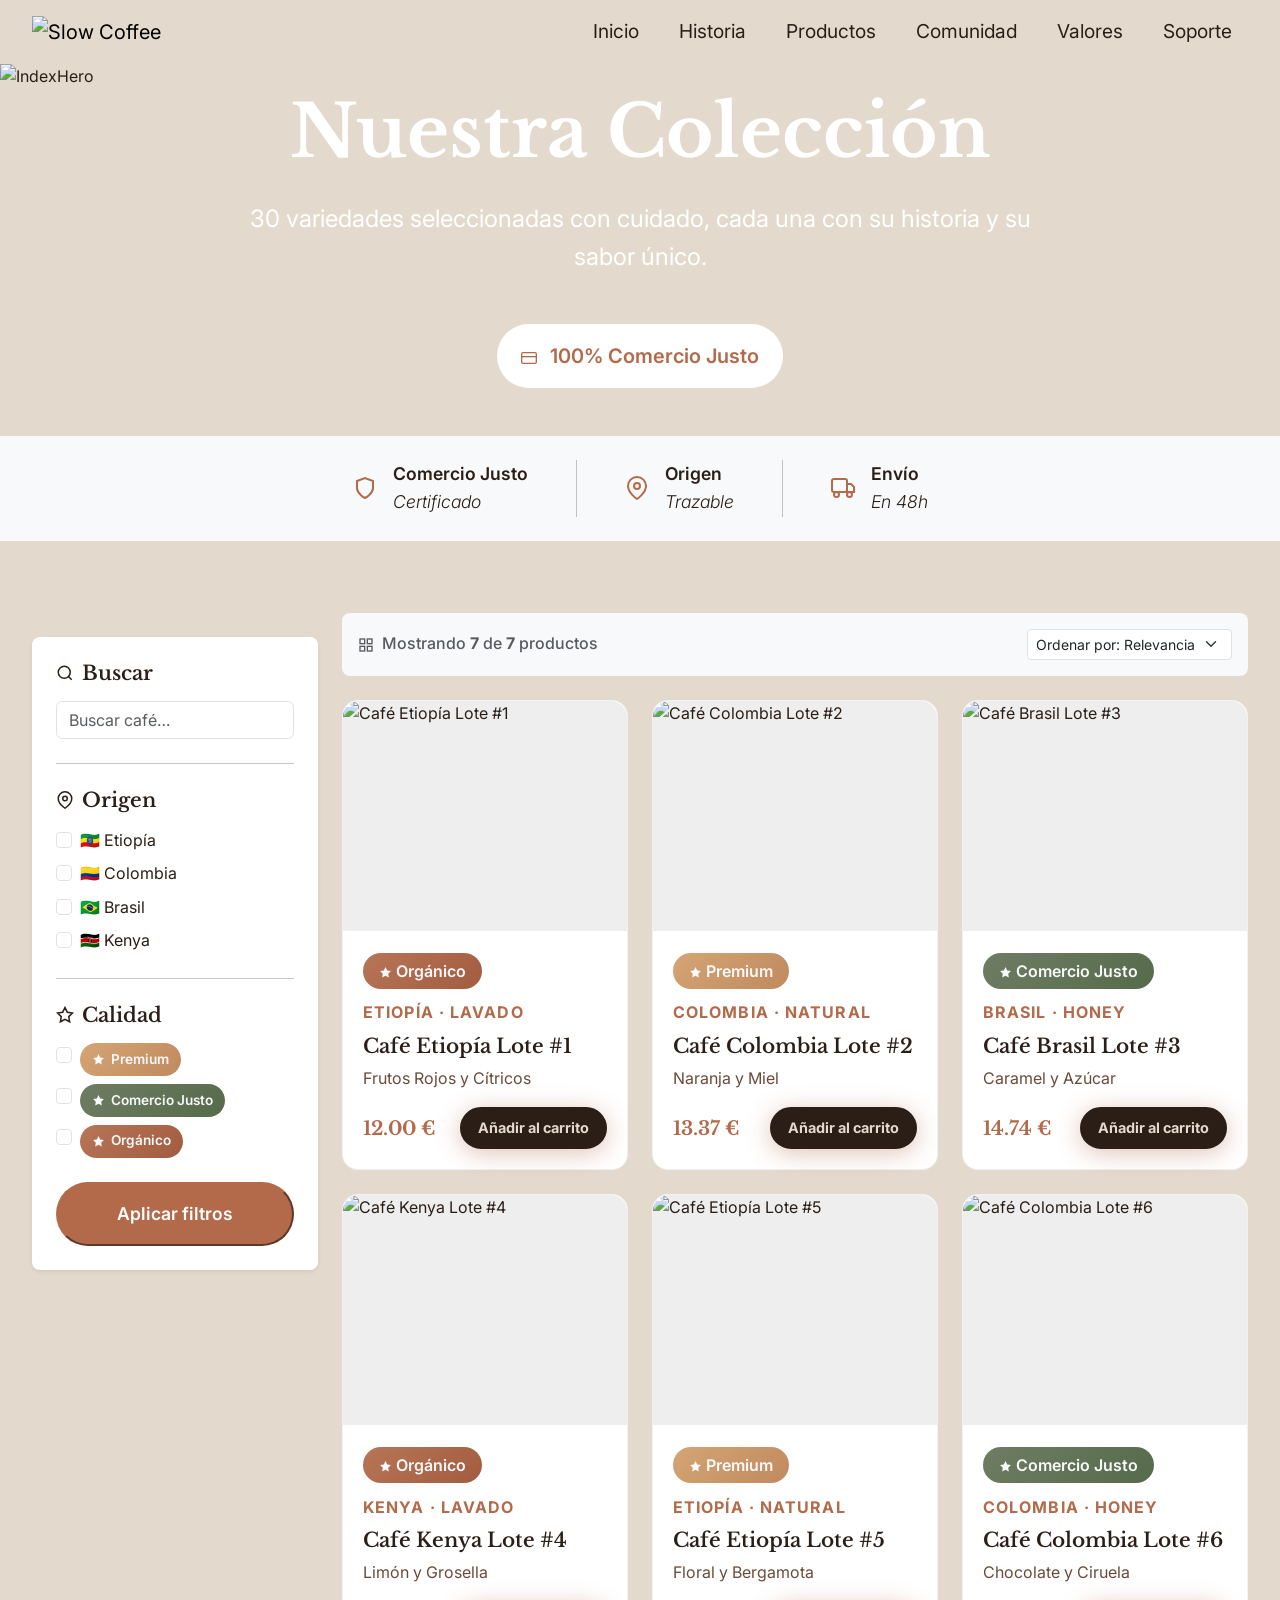
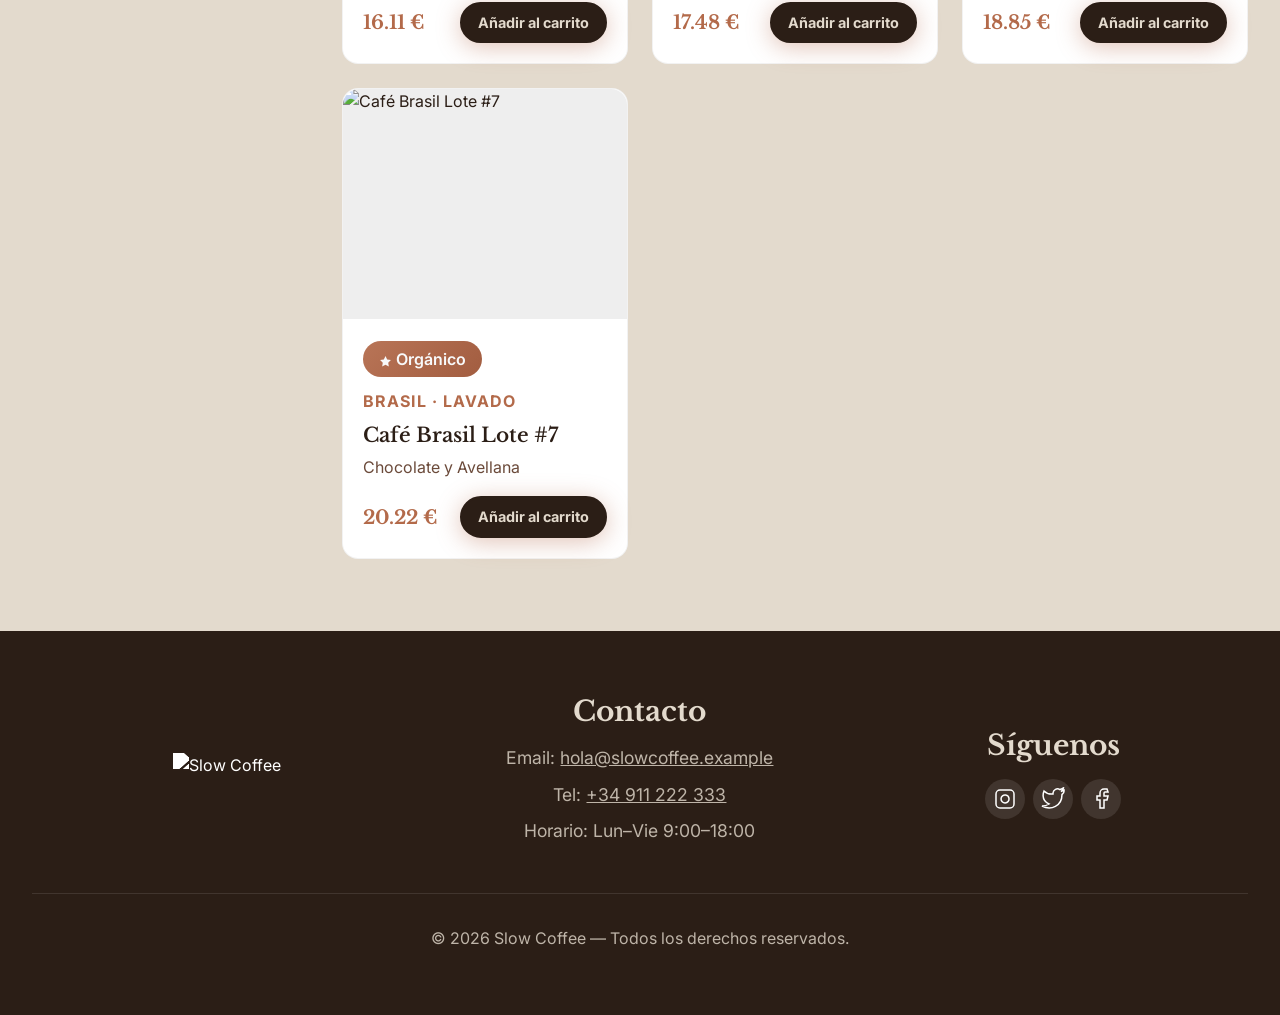
==== commit 8ea9cec3: "Merge branch 'main' into HEAD" ====
--- a/pag/catalogo.html
+++ b/pag/catalogo.html
@@ -229,8 +229,9 @@
               </div>
             </div>
 
-            <button class="btn-hero w-100 text-white fw-semibold" style="background-color: var(--terracotta);"
-              id="apply-filters">Aplicar filtros</button>
+            <button class="btn-hero w-100 text-white fw-semibold"
+              style="background-color: var(--terracotta); border-color: var(--terracotta);" id="apply-filters">Aplicar
+              filtros</button>
 
           </div>
         </aside>
@@ -261,42 +262,52 @@
     </div>
   </main>
 
-  <footer class="site-footer">
+  <footer style="background: var(--coffee-900); color: var(--cream); padding: 4rem 0;">
     <div class="container">
       <div class="row text-center align-items-center">
         <div class="col-md-4 mb-4">
-          <a class="footer-brand d-inline-block mb-3" href="index.html">
-            <img src="../img/logo_negativo_png.png" alt="Slow Coffee" height="40">
+          <a class="d-inline-block mb-3" href="index.html" style="text-decoration: none;">
+            <img src="../img/logo_negativo_png.png" alt="Slow Coffee" height="60"
+              style="filter: brightness(0) invert(1);">
           </a>
         </div>
-
         <div class="col-md-4 mb-4">
           <h3 class="mb-3" style="color: var(--cream);">Contacto</h3>
-          <ul class="list-unstyled mb-0 contact-list">
-            <li>Email: <a href="mailto:hola@slowcoffee.example">hola@slowcoffee.example</a></li>
-            <li>Tel: <a href="tel:+34911222333">+34 911 222 333</a></li>
-            <li>Horario: Lun–Vie 9:00–18:00</li>
+          <ul class="list-unstyled mb-0">
+            <li style="margin-bottom: 0.5rem; font-size: 1.1rem; opacity: 0.8;">
+              Email: <a href="mailto:hola@slowcoffee.example"
+                style="color: var(--cream); text-decoration: underline;">hola@slowcoffee.example</a>
+            </li>
+            <li style="margin-bottom: 0.5rem; font-size: 1.1rem; opacity: 0.8;">
+              Tel: <a href="tel:+34911222333" style="color: var(--cream); text-decoration: underline;">+34 911 222
+                333</a>
+            </li>
+            <li style="margin-bottom: 0.5rem; font-size: 1.1rem; opacity: 0.8;">
+              Horario: Lun–Vie 9:00–18:00
+            </li>
           </ul>
         </div>
-
         <div class="col-md-4 mb-4">
           <h3 class="mb-3" style="color: var(--cream);">Síguenos</h3>
           <div class="d-flex justify-content-center gap-2" aria-label="Redes sociales">
-            <a href="#" class="social-icon" aria-label="Instagram">
+            <a href="#" aria-label="Instagram"
+              style="width: 40px; height: 40px; background: rgba(255, 255, 255, 0.1); border-radius: 50%; display: inline-flex; align-items: center; justify-content: center; color: white; text-decoration: none;">
               <svg viewBox="0 0 24 24" fill="none" stroke="currentColor" stroke-width="1.5" aria-hidden="true"
                 width="24" height="24">
                 <rect x="3" y="3" width="18" height="18" rx="4" />
                 <path d="M16 11.37A4 4 0 1 1 12.63 8 4 4 0 0 1 16 11.37z" />
               </svg>
             </a>
-            <a href="#" class="social-icon" aria-label="Twitter">
+            <a href="#" aria-label="Twitter"
+              style="width: 40px; height: 40px; background: rgba(255, 255, 255, 0.1); border-radius: 50%; display: inline-flex; align-items: center; justify-content: center; color: white; text-decoration: none;">
               <svg viewBox="0 0 24 24" fill="none" stroke="currentColor" stroke-width="1.5" aria-hidden="true"
                 width="24" height="24">
                 <path
                   d="M23 3a10.9 10.9 0 0 1-3.14 1.53A4.48 4.48 0 0 0 22.43 1s-1.94 1.16-3.54 1.58A4.48 4.48 0 0 0 12 6v1A10.66 10.66 0 0 1 3 4s-4 9 5 13a11.64 11.64 0 0 1-7 2c9 5 20 0 20-11.5A4.5 4.5 0 0 0 23 3z" />
               </svg>
             </a>
-            <a href="#" class="social-icon" aria-label="Facebook">
+            <a href="#" aria-label="Facebook"
+              style="width: 40px; height: 40px; background: rgba(255, 255, 255, 0.1); border-radius: 50%; display: inline-flex; align-items: center; justify-content: center; color: white; text-decoration: none;">
               <svg viewBox="0 0 24 24" fill="none" stroke="currentColor" stroke-width="1.5" aria-hidden="true"
                 width="24" height="24">
                 <path d="M18 2h-3a4 4 0 0 0-4 4v3H8v4h3v8h4v-8h3l1-4h-4V6a1 1 0 0 1 1-1h3z" />
@@ -305,8 +316,7 @@
           </div>
         </div>
       </div>
-
-      <div class="text-center medium mt-3" style="padding-top: 2rem; border-top: 1px solid rgba(255,255,255,0.1);">
+      <div class="text-center mt-3" style="padding-top: 2rem; border-top: 1px solid rgba(255,255,255,0.1);">
         <p class="mb-0" style="color: var(--cream); opacity: 0.8;">© <span id="year"></span> Slow Coffee — Todos los
           derechos reservados.</p>
       </div>
--- a/css/styles.css
+++ b/css/styles.css
@@ -5,8 +5,8 @@
    ══════════════════════════════════════════════════════════ */
 
 :root {
-  --coffee-900: #2B1E16;
-  --coffee-600: #6B4A3A;
+  --coffee-900: #2b1e16;
+  --coffee-600: #6b4a3a;
   --cream: #e3dacd;
   --terracotta: #B36A4A;
   --font-serif: 'Libre Baskerville', serif;
@@ -18,7 +18,6 @@
 * {
   box-sizing: border-box;
 }
-
 body {
   margin: 0;
   font-family: var(--font-sans);
@@ -27,7 +26,6 @@
   line-height: 1.6;
   -webkit-font-smoothing: antialiased;
 }
-
 h1,
 h2,
 h3,
@@ -37,12 +35,10 @@
   font-weight: 700;
   color: var(--coffee-900);
 }
-
 p,
 .comunidad {
-  color: var(--coffee-600)
-}
-
+  color: var(--coffee-600);
+}
 a {
   text-decoration: none;
   transition: 0.3s;
@@ -54,8 +50,12 @@
   max-width: 1300px !important;
   margin: 0 auto;
   padding: 0 2rem;
-}
-
+.container {
+  width: 100%;
+  max-width: 1300px !important;
+  margin: 0 auto;
+  padding: 0 2rem;
+}
 .py-section {
   padding: 4rem 0;
 }
@@ -66,13 +66,11 @@
   padding: 1rem 0;
   z-index: 1050;
 }
-
 .navbar-brand img {
   height: 60px;
   width: auto;
   object-fit: contain;
 }
-
 .nav-link {
   color: var(--coffee-900) !important;
   font-weight: 400;
@@ -80,7 +78,6 @@
   padding: 0.5rem 1rem !important;
   transition: color 0.3s ease;
 }
-
 .nav-link:hover {
   color: var(--terracotta) !important;
 }
@@ -98,7 +95,6 @@
     padding: 2rem;
     overflow-y: auto;
   }
-
   .navbar-collapse.show,
   .navbar-collapse.collapsing {
     display: flex !important;
@@ -107,43 +103,35 @@
     height: 100vh !important;
     transform: translateX(0);
   }
-
   .navbar-nav {
     width: 100%;
     text-align: center;
     gap: 1rem !important;
   }
-
   .nav-item {
     width: 100%;
   }
-
   .nav-link {
     font-size: 1.5rem !important;
     padding: 1rem !important;
     display: block;
     border-bottom: 1px solid rgba(0, 0, 0, 0.05);
   }
-
   .nav-link:last-child {
     border-bottom: none;
   }
-
   .navbar-toggler {
     position: relative;
     z-index: 1050;
   }
-
   .navbar-brand {
     position: relative;
-    z-index: 1050
-  }
-}
-
+    z-index: 1050;
+  }
+}
 .navbar-collapse.collapsing {
   transition: none;
 }
-
 .navbar-toggler:focus {
   box-shadow: none;
 }
@@ -157,7 +145,6 @@
   overflow: hidden;
   background: var(--coffee-900);
 }
-
 .hero-bg {
   position: absolute;
   inset: 0;
@@ -166,20 +153,21 @@
   object-fit: cover;
   z-index: 0;
 }
-
 .hero-overlay {
   position: absolute;
   inset: 0;
-  background: linear-gradient(135deg, rgba(43, 30, 22, 0.85), rgba(107, 74, 58, 0.75));
+  background: linear-gradient(
+    135deg,
+    rgba(43, 30, 22, 0.85),
+    rgba(107, 74, 58, 0.75)
+  );
   z-index: 1;
 }
-
 .hero-inner {
   position: relative;
   z-index: 2;
   width: 100%;
 }
-
 .hero-copy,
 .hero-copy h1,
 .hero-copy p {
@@ -256,20 +244,17 @@
   letter-spacing: 1.1px;
   font-weight: 700;
 }
-
 .badge {
   font-size: 2rem;
   padding: 0.75rem 1.5rem;
   color: var(--terracotta);
   box-shadow: 0 4px 24px var(--cream);
 }
-
 .timeline-historia-new {
   position: relative;
 }
-
 .timeline-historia-new::before {
-  content: '';
+  content: "";
   position: absolute;
   left: 50%;
   top: 0;
@@ -292,18 +277,35 @@
   z-index: 10;
   box-shadow: 0 0 0 4px white;
 }
+.timeline-checkpoint {
+  position: absolute;
+  left: 50%;
+  top: 50%;
+  transform: translate(-50%, -50%);
+  width: 20px;
+  height: 20px;
+  background: white;
+  border: 4px solid var(--terracotta, #c1666b);
+  border-radius: 50%;
+  z-index: 10;
+  box-shadow: 0 0 0 4px white;
+}
 
 .timeline-checkpoint-current {
   background: var(--terracotta, #c1666b);
   width: 24px;
   height: 24px;
 }
+.timeline-checkpoint-current {
+  background: var(--terracotta, #c1666b);
+  width: 24px;
+  height: 24px;
+}
 
 @media (max-width: 767px) {
   .timeline-historia-new::before {
     left: 20px;
   }
-
   .timeline-checkpoint {
     left: 20px;
   }
@@ -320,7 +322,6 @@
   border-radius: 40px;
   font-weight: 600;
 }
-
 .hero-badge:hover,
 .btn-hero:hover {
   background-color: var(--terracotta) !important;
@@ -328,7 +329,6 @@
   transform: translateY(-2px);
   box-shadow: 0 4px 12px rgba(212, 165, 116, 0.3);
 }
-
 .hero-badge:hover svg {
   stroke: white;
 }
@@ -337,4 +337,5 @@
 .card:hover {
   box-shadow: 0 0.5rem 1.5rem rgba(0, 0, 0, 0.15) !important;
   transform: translateY(-5px);
+}
 }
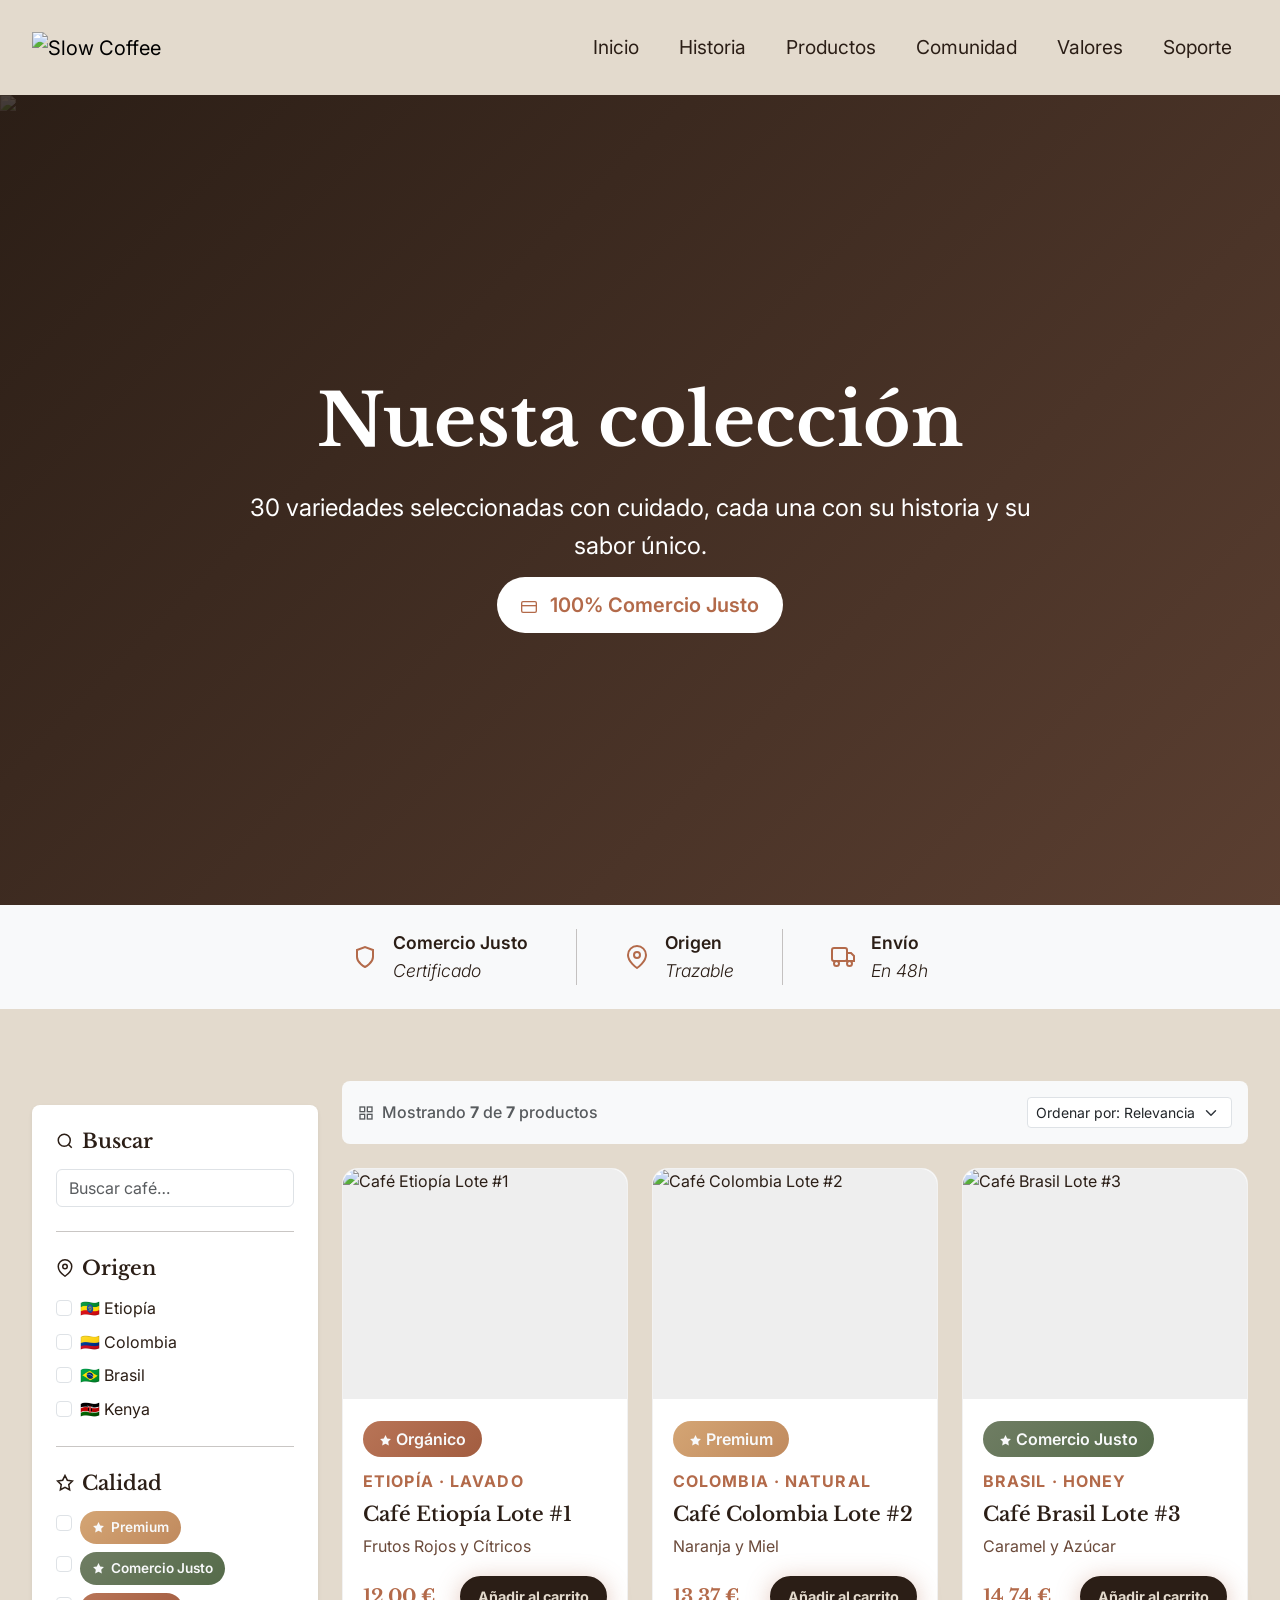
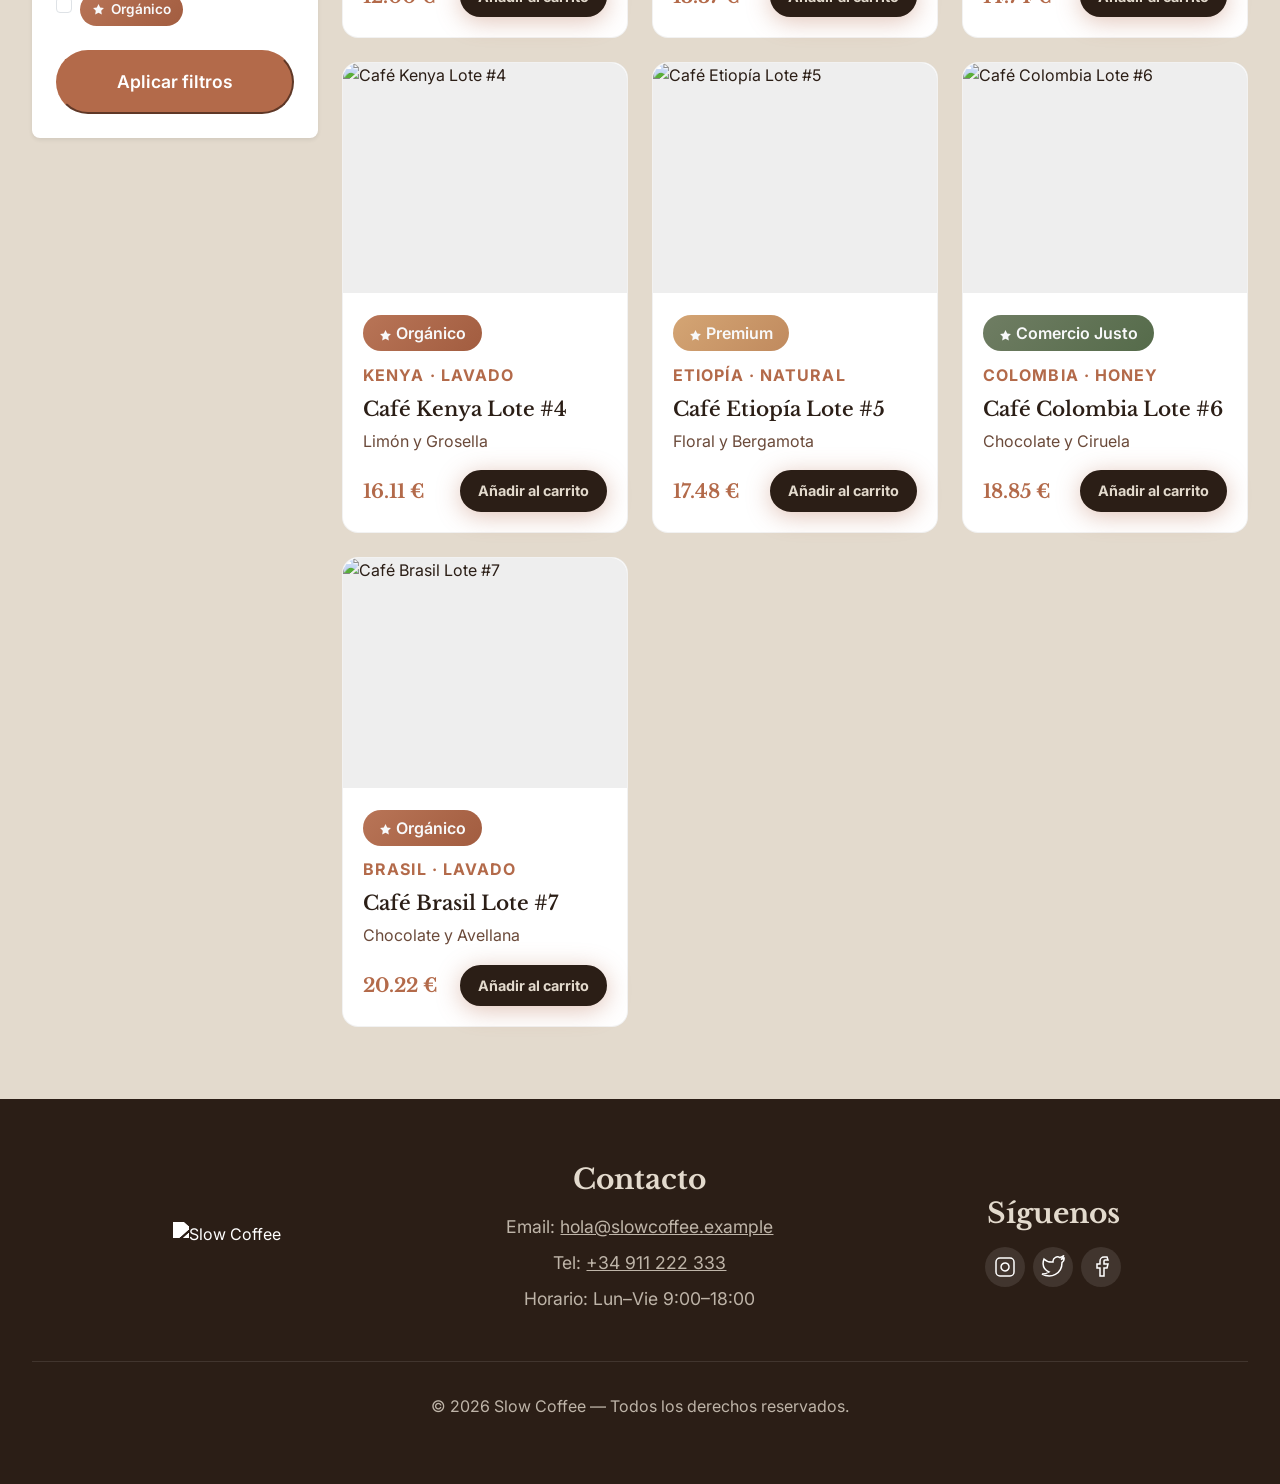
==== commit fea023fd: "eliminar css de hero y optimizaciones" ====
--- a/pag/catalogo.html
+++ b/pag/catalogo.html
@@ -20,7 +20,7 @@
 <body class="catalogo-page">
 
   <!-- //navegación -->
-  <header class="site-header">
+  <header class="site-header py-3">
     <nav class="navbar navbar-expand-md">
       <div class="container d-flex align-items-center justify-content-between">
         <a class="navbar-brand" href="index.html">
@@ -46,29 +46,33 @@
 
   <!-- hero -->
   <main>
-    <section class="hero">
-      <img src="../img/catalagoHero.jpg" alt="IndexHero" class="hero-bg">
-      <div class="hero-overlay"></div>
-      <div class="container hero-inner">
+
+    <section
+      style="position: relative; min-height: 90vh; display: flex; align-items: center; overflow: hidden; background: var(--coffee-900);">
+      <img src="../img/catalagoHero.jpg" alt="IndexHero"
+        style="position: absolute; inset: 0; width: 100%; height: 100%; object-fit: cover; z-index: 0;">
+      <div
+        style="position: absolute; inset: 0; background: linear-gradient(135deg, rgba(43, 30, 22, 0.85), rgba(107, 74, 58, 0.75)); z-index: 1;">
+      </div>
+      <div class="container" style="position: relative; z-index: 2; width: 100%;">
         <div class="row justify-content-center">
           <div class="col-lg-10 col-xl-8">
-            <div class="hero-copy text-center">
-              <h1 class="display-2 fw-bold mb-4">Nuestra Colección</h1>
-              <p class="fs-4 mb-5">30 variedades seleccionadas con cuidado, cada una con su historia y su sabor único.
-              </p>
-              <div class="d-flex flex-wrap justify-content-center gap-3 mb-5">
-                <a href="#catalogo" class="hero-badge fs-5 fw-semibold">
-                  <svg width="16" height="16" viewBox="0 0 24 24" fill="none" stroke="currentColor" stroke-width="2"
-                    class="me-2" style="vertical-align: middle;">
-                    <rect x="1" y="4" width="22" height="16" rx="2" ry="2"></rect>
-                    <line x1="1" y1="10" x2="23" y2="10"></line>
-                  </svg>
-                  100% Comercio Justo
-                </a>
-              </div>
+            <div class="text-center">
+              <h1 class="display-2 fw-bold mb-4" style="color: white;">Nuesta colección</h1>
+              <p class="fs-4 mb-4" style="color: white;">30 variedades seleccionadas con cuidado, cada una con su
+                historia y su sabor único.</p>
+              <a href="#catalogo" class="hero-badge fs-5 fw-semibold">
+                <svg width="16" height="16" viewBox="0 0 24 24" fill="none" stroke="currentColor" stroke-width="2"
+                  class="me-2" style="vertical-align: middle;">
+                  <rect x="1" y="4" width="22" height="16" rx="2" ry="2"></rect>
+                  <line x1="1" y1="10" x2="23" y2="10"></line>
+                </svg>
+                100% Comercio Justo
+              </a>
             </div>
           </div>
         </div>
+      </div>
     </section>
 
     <div class="trust-bar bg-light py-4">
--- a/css/styles.css
+++ b/css/styles.css
@@ -61,11 +61,6 @@
 }
 
 /* 3. HEADER & NAV */
-.site-header {
-  background: var(--cream);
-  padding: 1rem 0;
-  z-index: 1050;
-}
 .navbar-brand img {
   height: 60px;
   width: auto;
@@ -136,44 +131,6 @@
   box-shadow: none;
 }
 
-/* 4. HERO SYSTEM */
-.hero {
-  position: relative;
-  min-height: 90vh;
-  display: flex;
-  align-items: center;
-  overflow: hidden;
-  background: var(--coffee-900);
-}
-.hero-bg {
-  position: absolute;
-  inset: 0;
-  width: 100%;
-  height: 100%;
-  object-fit: cover;
-  z-index: 0;
-}
-.hero-overlay {
-  position: absolute;
-  inset: 0;
-  background: linear-gradient(
-    135deg,
-    rgba(43, 30, 22, 0.85),
-    rgba(107, 74, 58, 0.75)
-  );
-  z-index: 1;
-}
-.hero-inner {
-  position: relative;
-  z-index: 2;
-  width: 100%;
-}
-.hero-copy,
-.hero-copy h1,
-.hero-copy p {
-  color: white;
-}
-
 /* Cards de Inicio */
 .product-card, .icon-card {
   transition: transform 0.3s ease, box-shadow 0.3s ease;
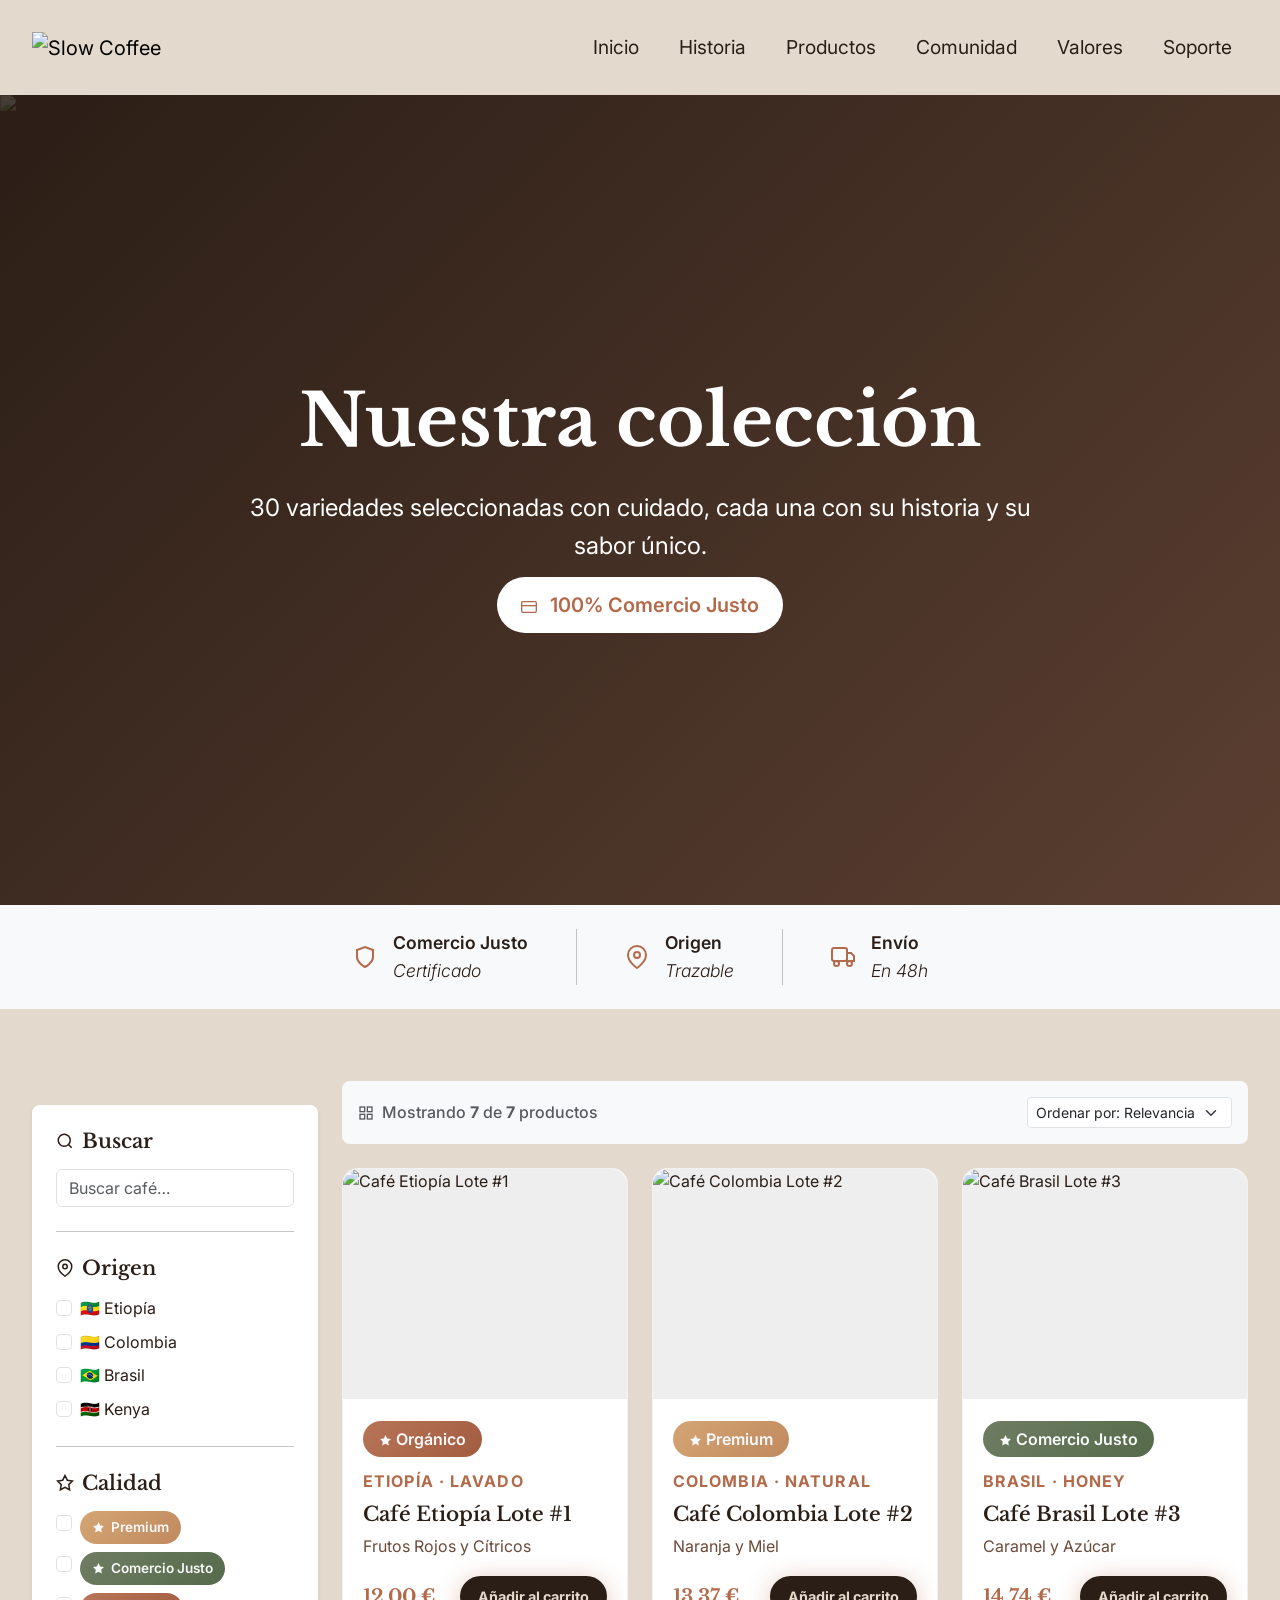
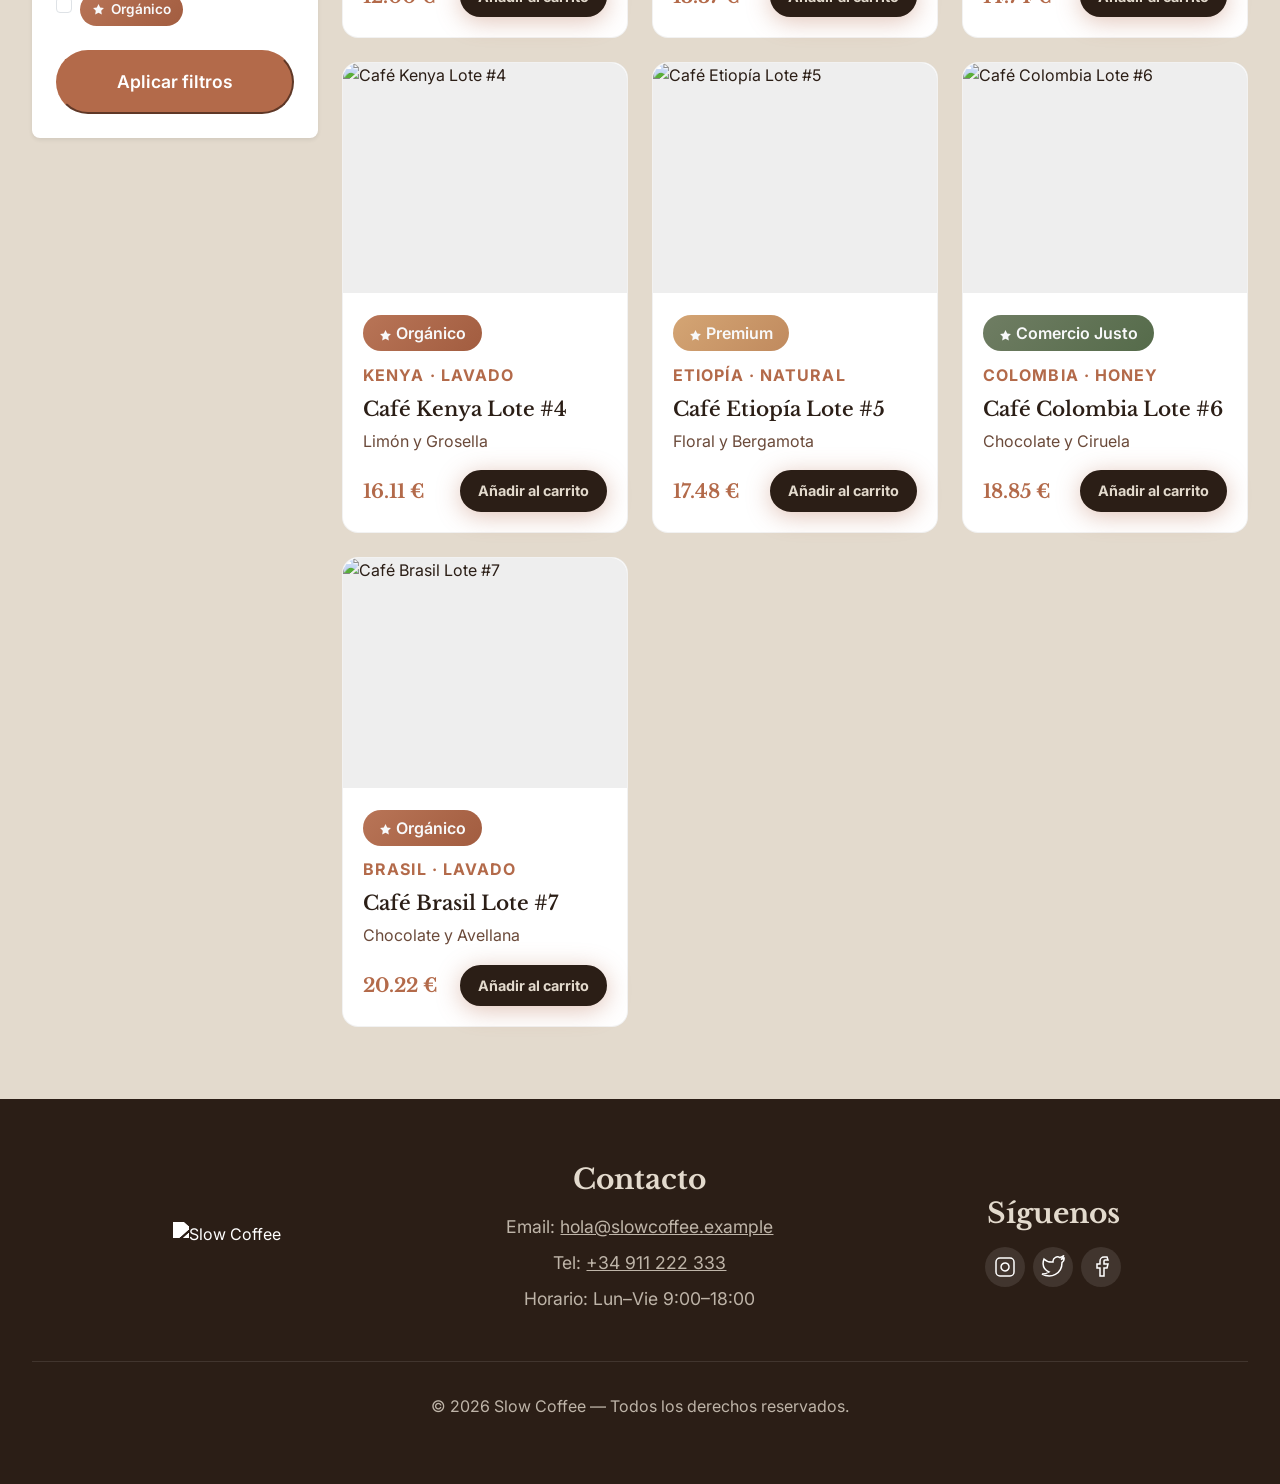
==== commit d28c202e: "corregir error ortográfico" ====
--- a/pag/catalogo.html
+++ b/pag/catalogo.html
@@ -58,7 +58,7 @@
         <div class="row justify-content-center">
           <div class="col-lg-10 col-xl-8">
             <div class="text-center">
-              <h1 class="display-2 fw-bold mb-4" style="color: white;">Nuesta colección</h1>
+              <h1 class="display-2 fw-bold mb-4" style="color: white;">Nuestra colección</h1>
               <p class="fs-4 mb-4" style="color: white;">30 variedades seleccionadas con cuidado, cada una con su
                 historia y su sabor único.</p>
               <a href="#catalogo" class="hero-badge fs-5 fw-semibold">
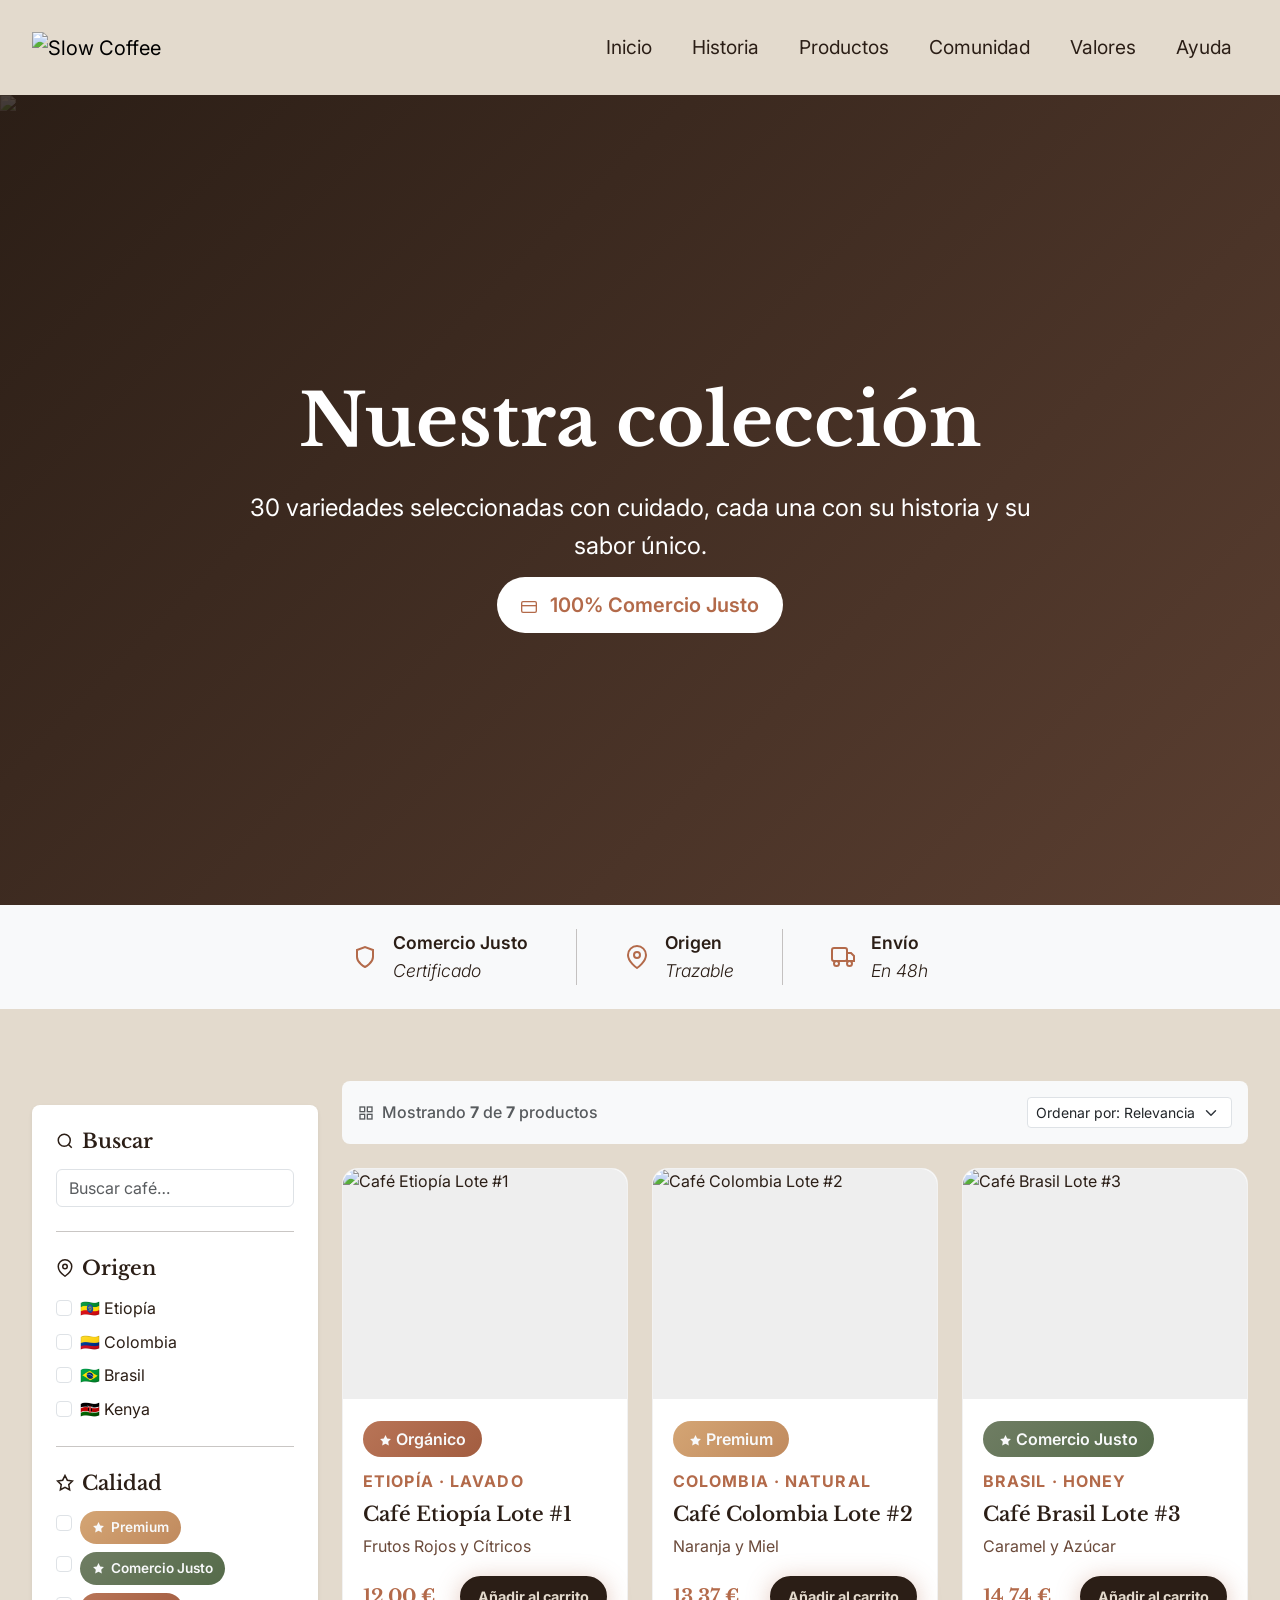
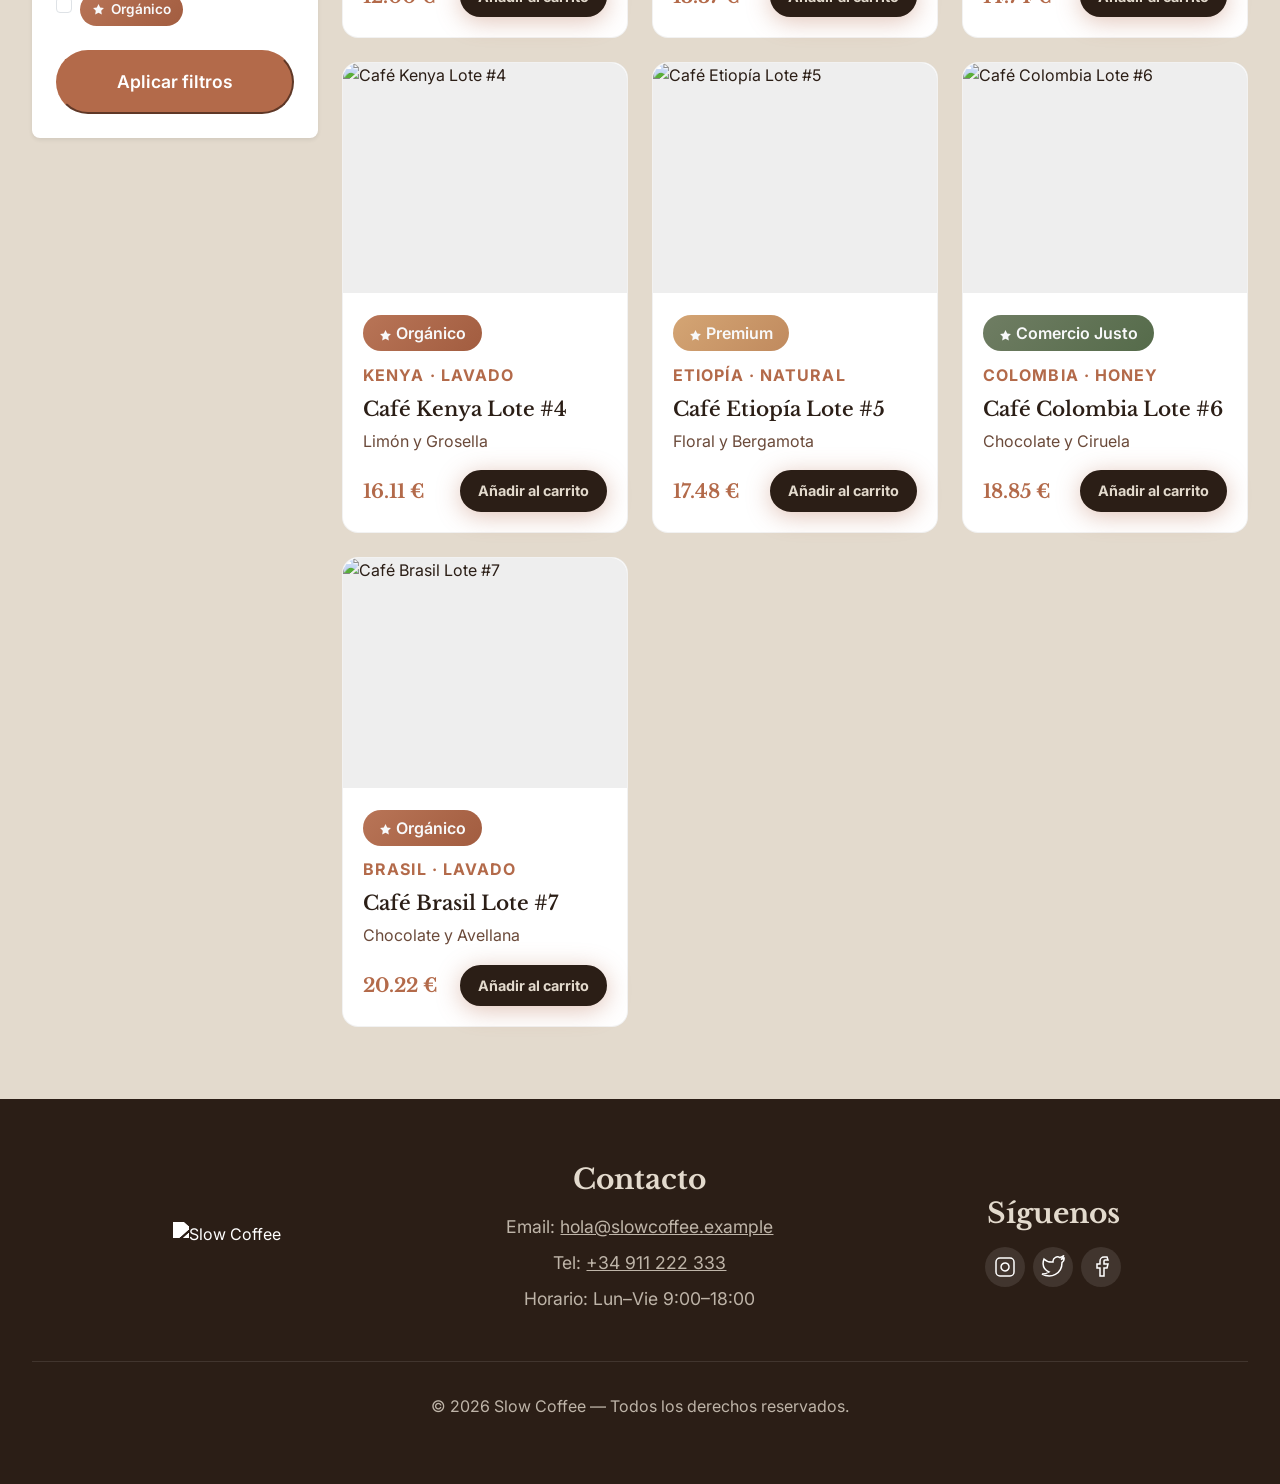
==== commit d4603b8d: "Ultimos retoques" ====
--- a/pag/catalogo.html
+++ b/pag/catalogo.html
@@ -37,7 +37,7 @@
             <li class="nav-item"><a class="nav-link" href="catalogo.html">Productos</a></li>
             <li class="nav-item"><a class="nav-link" href="comunidad.html">Comunidad</a></li>
             <li class="nav-item"><a class="nav-link" href="valores.html">Valores</a></li>
-            <li class="nav-item"><a class="nav-link" href="soporte.html">Soporte</a></li>
+            <li class="nav-item"><a class="nav-link" href="soporte.html">Ayuda</a></li>
           </ul>
         </div>
       </div>
--- a/css/styles.css
+++ b/css/styles.css
@@ -45,11 +45,6 @@
 }
 
 /* 2. LAYOUT - Ajuste para que no se vea comprimido */
-.container {
-  width: 100%;
-  max-width: 1300px !important;
-  margin: 0 auto;
-  padding: 0 2rem;
 .container {
   width: 100%;
   max-width: 1300px !important;
@@ -294,5 +289,4 @@
 .card:hover {
   box-shadow: 0 0.5rem 1.5rem rgba(0, 0, 0, 0.15) !important;
   transform: translateY(-5px);
-}
 }
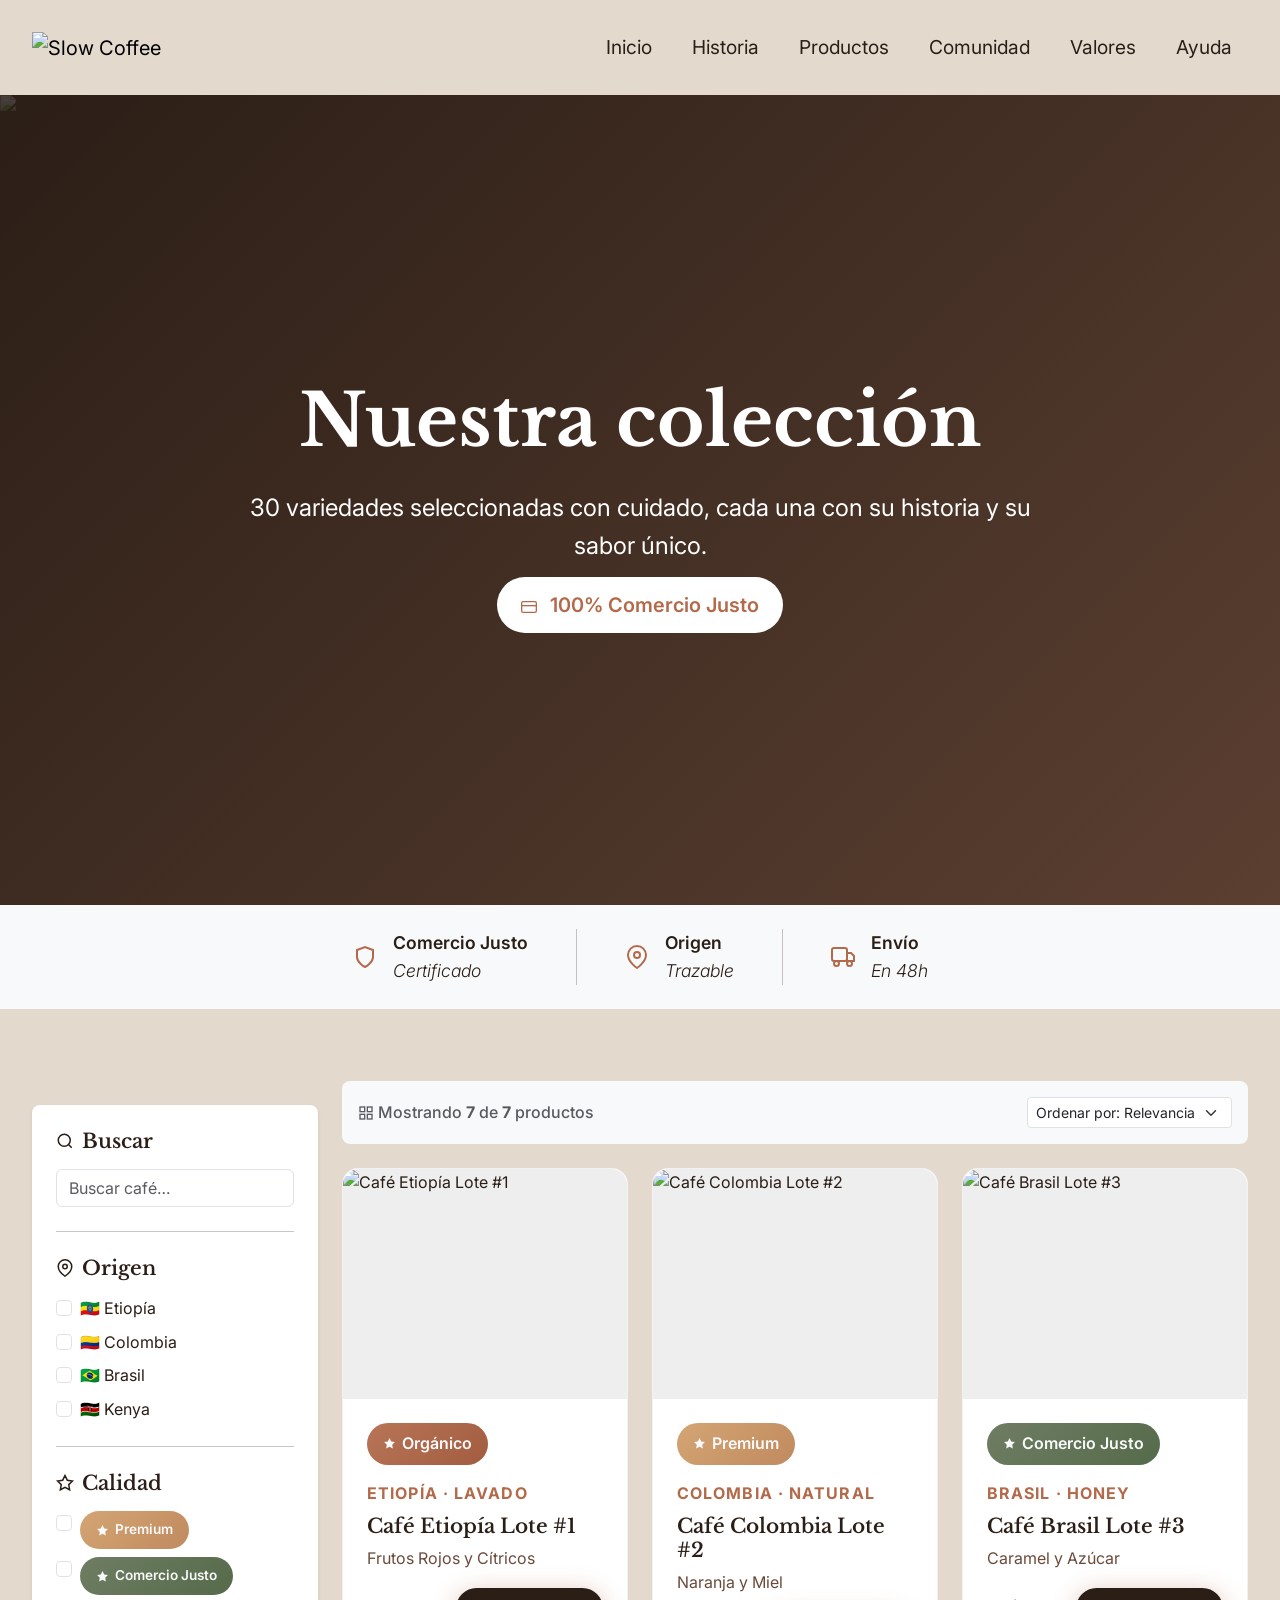
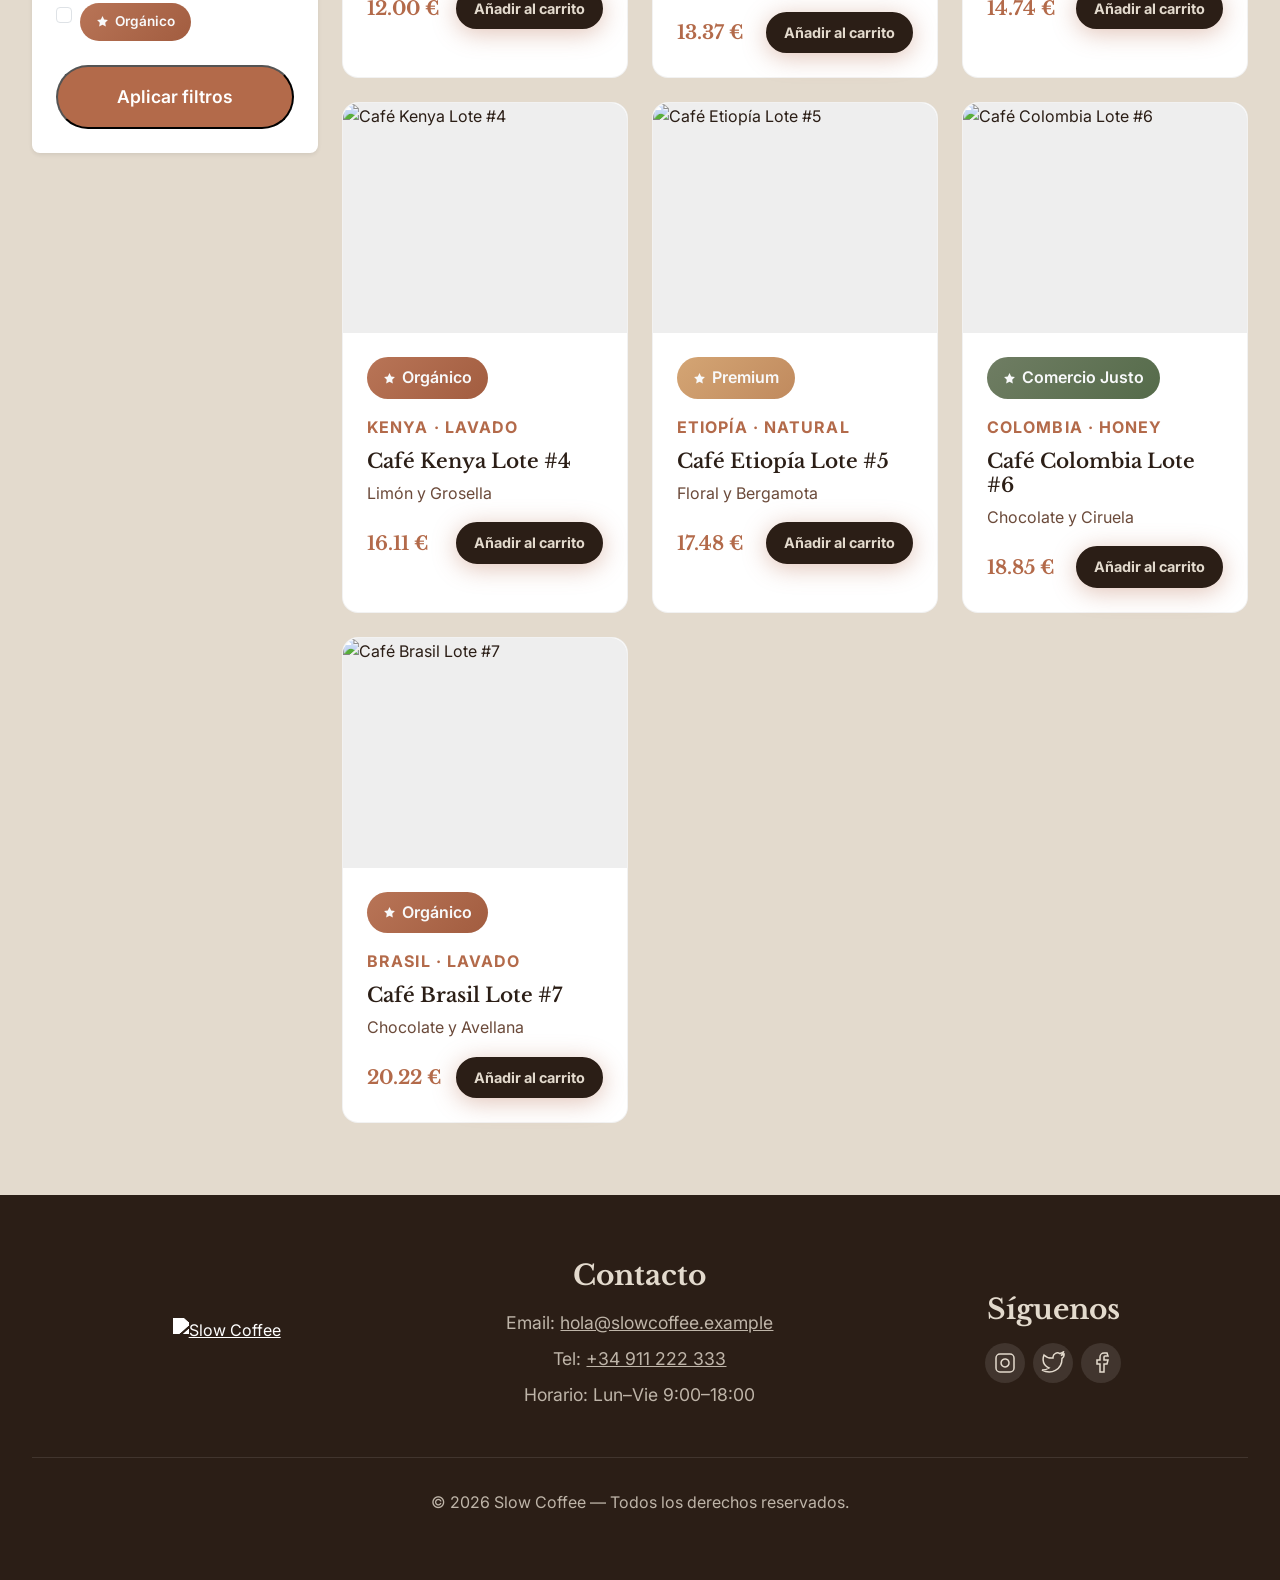
==== commit 501cf235: "Eliminar styles y sustituir por Bootstrap, al igual que añadir css" ====
--- a/pag/catalogo.html
+++ b/pag/catalogo.html
@@ -1,33 +1,22 @@
 <!doctype html>
 <html lang="es">
-
 <head>
   <meta charset="utf-8">
   <meta name="viewport" content="width=device-width, initial-scale=1">
   <title>Catálogo Completo — Slow Coffee</title>
-
   <link rel="preconnect" href="https://fonts.googleapis.com">
   <link rel="preconnect" href="https://fonts.gstatic.com" crossorigin>
-  <link
-    href="https://fonts.googleapis.com/css2?family=Inter:wght@300;400;600;700&family=Libre+Baskerville:wght@400;700&display=swap"
-    rel="stylesheet">
-
+  <link href="https://fonts.googleapis.com/css2?family=Inter:wght@300;400;600;700&family=Libre+Baskerville:wght@400;700&display=swap" rel="stylesheet">
   <link href="https://cdn.jsdelivr.net/npm/bootstrap@5.3.2/dist/css/bootstrap.min.css" rel="stylesheet">
   <link rel="stylesheet" href="../css/styles.css">
-
 </head>
-
 <body class="catalogo-page">
 
-  <!-- //navegación -->
   <header class="site-header py-3">
     <nav class="navbar navbar-expand-md">
       <div class="container d-flex align-items-center justify-content-between">
-        <a class="navbar-brand" href="index.html">
-          <img src="../img/logo_png.png" alt="Slow Coffee" height="50">
-        </a>
-        <button class="navbar-toggler border-0" type="button" data-bs-toggle="collapse" data-bs-target="#mainNav"
-          aria-controls="mainNav" aria-expanded="false" aria-label="Alternar navegación">
+        <a class="navbar-brand" href="index.html"><img src="../img/logo_png.png" alt="Slow Coffee" height="50"></a>
+        <button class="navbar-toggler border-0" type="button" data-bs-toggle="collapse" data-bs-target="#mainNav" aria-controls="mainNav" aria-expanded="false" aria-label="Alternar navegación">
           <span class="navbar-toggler-icon"></span>
         </button>
         <div class="collapse navbar-collapse" id="mainNav">
@@ -44,93 +33,62 @@
     </nav>
   </header>
 
-  <!-- hero -->
   <main>
-
-    <section
-      style="position: relative; min-height: 90vh; display: flex; align-items: center; overflow: hidden; background: var(--coffee-900);">
-      <img src="../img/catalagoHero.jpg" alt="IndexHero"
-        style="position: absolute; inset: 0; width: 100%; height: 100%; object-fit: cover; z-index: 0;">
-      <div
-        style="position: absolute; inset: 0; background: linear-gradient(135deg, rgba(43, 30, 22, 0.85), rgba(107, 74, 58, 0.75)); z-index: 1;">
-      </div>
-      <div class="container" style="position: relative; z-index: 2; width: 100%;">
+    <!-- HERO -->
+    <section class="hero-section">
+      <img src="../img/catalagoHero.jpg" alt="Catálogo hero" class="hero-img">
+      <div class="hero-overlay"></div>
+      <div class="container hero-content">
         <div class="row justify-content-center">
-          <div class="col-lg-10 col-xl-8">
-            <div class="text-center">
-              <h1 class="display-2 fw-bold mb-4" style="color: white;">Nuestra colección</h1>
-              <p class="fs-4 mb-4" style="color: white;">30 variedades seleccionadas con cuidado, cada una con su
-                historia y su sabor único.</p>
-              <a href="#catalogo" class="hero-badge fs-5 fw-semibold">
-                <svg width="16" height="16" viewBox="0 0 24 24" fill="none" stroke="currentColor" stroke-width="2"
-                  class="me-2" style="vertical-align: middle;">
-                  <rect x="1" y="4" width="22" height="16" rx="2" ry="2"></rect>
-                  <line x1="1" y1="10" x2="23" y2="10"></line>
-                </svg>
-                100% Comercio Justo
-              </a>
-            </div>
+          <div class="col-lg-10 col-xl-8 text-center">
+            <h1 class="display-2 fw-bold mb-4 text-white">Nuestra colección</h1>
+            <p class="fs-4 mb-4 text-white">30 variedades seleccionadas con cuidado, cada una con su historia y su sabor único.</p>
+            <a href="#catalogo" class="hero-badge fs-5 fw-semibold">
+              <svg width="16" height="16" viewBox="0 0 24 24" fill="none" stroke="currentColor" stroke-width="2" class="me-2" style="vertical-align:middle;"><rect x="1" y="4" width="22" height="16" rx="2" ry="2"></rect><line x1="1" y1="10" x2="23" y2="10"></line></svg>
+              100% Comercio Justo
+            </a>
           </div>
         </div>
       </div>
     </section>
 
-    <div class="trust-bar bg-light py-4">
+    <!-- TRUST BAR -->
+    <div class="bg-light py-4">
       <div class="container">
         <div class="d-flex justify-content-center align-items-center flex-wrap gap-4 gap-md-5">
 
           <div class="d-flex align-items-center gap-3">
-            <svg width="24" height="24" viewBox="0 0 24 24" fill="none" style="color:var(--terracotta)"
-              stroke="currentColor" stroke-width="2">
-              <path d="M12 22s8-4 8-10V5l-8-3-8 3v7c0 6 8 10 8 10z"></path>
-            </svg>
-            <span class="fw-semibold" style="font-size: 1.1rem; color: var(--coffee-900);">Comercio Justo<em
-                class="fw-light d-block">Certificado</em></span>
+            <svg width="24" height="24" viewBox="0 0 24 24" fill="none" style="color:var(--terracotta);" stroke="currentColor" stroke-width="2"><path d="M12 22s8-4 8-10V5l-8-3-8 3v7c0 6 8 10 8 10z"></path></svg>
+            <span class="fw-semibold" style="font-size:1.1rem;color:var(--coffee-900);">Comercio Justo<em class="fw-light d-block">Certificado</em></span>
           </div>
 
           <div class="vr opacity-25 d-none d-md-block"></div>
 
           <div class="d-flex align-items-center gap-3">
-            <svg width="24" height="24" viewBox="0 0 24 24" fill="none" style="color:var(--terracotta)"
-              stroke="currentColor" stroke-width="2">
-              <path d="M21 10c0 7-9 13-9 13s-9-6-9-13a9 9 0 0 1 18 0z"></path>
-              <circle cx="12" cy="10" r="3"></circle>
-            </svg>
-            <span class="fw-semibold" style="font-size: 1.1rem; color: var(--coffee-900);">Origen<em
-                class="fw-light d-block">Trazable</em></span>
+            <svg width="24" height="24" viewBox="0 0 24 24" fill="none" style="color:var(--terracotta);" stroke="currentColor" stroke-width="2"><path d="M21 10c0 7-9 13-9 13s-9-6-9-13a9 9 0 0 1 18 0z"></path><circle cx="12" cy="10" r="3"></circle></svg>
+            <span class="fw-semibold" style="font-size:1.1rem;color:var(--coffee-900);">Origen<em class="fw-light d-block">Trazable</em></span>
           </div>
 
           <div class="vr opacity-25 d-none d-md-block"></div>
 
           <div class="d-flex align-items-center gap-3">
-            <svg width="24" height="24" viewBox="0 0 24 24" fill="none" style="color:var(--terracotta)"
-              stroke="currentColor" stroke-width="2">
-              <rect x="1" y="3" width="15" height="13" rx="2" ry="2"></rect>
-              <polygon points="16 8 20 8 23 11 23 16 16 16 16 8"></polygon>
-              <circle cx="5.5" cy="18.5" r="2.5"></circle>
-              <circle cx="18.5" cy="18.5" r="2.5"></circle>
-            </svg>
-            <span class="fw-semibold" style="font-size: 1.1rem; color: var(--coffee-900);">Envío<em
-                class="fw-light d-block">En 48h</em></span>
-          </div>
-
-        </div>
-      </div>
-    </div>
-
-    <!-- ========== GRID + FILTROS ========== -->
-    <div class="container catalogo-grid py-4 my-5" id="catalogo">
+            <svg width="24" height="24" viewBox="0 0 24 24" fill="none" style="color:var(--terracotta);" stroke="currentColor" stroke-width="2"><rect x="1" y="3" width="15" height="13" rx="2" ry="2"></rect><polygon points="16 8 20 8 23 11 23 16 16 16 16 8"></polygon><circle cx="5.5" cy="18.5" r="2.5"></circle><circle cx="18.5" cy="18.5" r="2.5"></circle></svg>
+            <span class="fw-semibold" style="font-size:1.1rem;color:var(--coffee-900);">Envío<em class="fw-light d-block">En 48h</em></span>
+          </div>
+
+        </div>
+      </div>
+    </div>
+
+    <!-- GRID + FILTROS -->
+    <div class="container py-4 my-5" id="catalogo">
       <div class="row">
         <aside class="col-lg-3 my-4">
-          <div class="bg-white rounded-3 p-4 shadow-sm sticky-top" style="top: 100px;">
-
-            <!-- Buscar -->
+          <div class="bg-white rounded-3 p-4 shadow-sm sticky-top" style="top:100px;">
+
             <div class="mb-4">
               <h5 class="d-flex align-items-center gap-2 mb-3 fw-semibold">
-                <svg width="18" height="18" viewBox="0 0 24 24" fill="none" stroke="currentColor" stroke-width="2">
-                  <circle cx="11" cy="11" r="8"></circle>
-                  <line x1="21" y1="21" x2="16.65" y2="16.65"></line>
-                </svg>
+                <svg width="18" height="18" viewBox="0 0 24 24" fill="none" stroke="currentColor" stroke-width="2"><circle cx="11" cy="11" r="8"></circle><line x1="21" y1="21" x2="16.65" y2="16.65"></line></svg>
                 Buscar
               </h5>
               <input type="text" class="form-control" placeholder="Buscar café…" id="search-input">
@@ -138,199 +96,96 @@
 
             <hr class="my-4">
 
-            <!-- Origen -->
             <div class="mb-4">
               <h5 class="d-flex align-items-center gap-2 mb-3 fw-semibold">
-                <svg width="18" height="18" viewBox="0 0 24 24" fill="none" stroke="currentColor" stroke-width="2">
-                  <path d="M21 10c0 7-9 13-9 13s-9-6-9-13a9 9 0 0 1 18 0z"></path>
-                  <circle cx="12" cy="10" r="3"></circle>
-                </svg>
+                <svg width="18" height="18" viewBox="0 0 24 24" fill="none" stroke="currentColor" stroke-width="2"><path d="M21 10c0 7-9 13-9 13s-9-6-9-13a9 9 0 0 1 18 0z"></path><circle cx="12" cy="10" r="3"></circle></svg>
                 Origen
               </h5>
-
+              <div class="form-check mb-2"><input class="form-check-input filter-cb" type="checkbox" value="Etiopía" id="check-etiopia"><label class="form-check-label" for="check-etiopia">🇪🇹 Etiopía</label></div>
+              <div class="form-check mb-2"><input class="form-check-input filter-cb" type="checkbox" value="Colombia" id="check-colombia"><label class="form-check-label" for="check-colombia">🇨🇴 Colombia</label></div>
+              <div class="form-check mb-2"><input class="form-check-input filter-cb" type="checkbox" value="Brasil" id="check-brasil"><label class="form-check-label" for="check-brasil">🇧🇷 Brasil</label></div>
+              <div class="form-check mb-2"><input class="form-check-input filter-cb" type="checkbox" value="Kenya" id="check-kenya"><label class="form-check-label" for="check-kenya">🇰🇪 Kenya</label></div>
+            </div>
+
+            <hr class="my-4">
+
+            <div class="mb-4">
+              <h5 class="d-flex align-items-center gap-2 mb-3 fw-semibold">
+                <svg width="18" height="18" viewBox="0 0 24 24" fill="none" stroke="currentColor" stroke-width="2"><path d="M12 2l3.09 6.26L22 9.27l-5 4.87 1.18 6.88L12 17.77l-6.18 3.25L7 14.14 2 9.27l6.91-1.01L12 2z"></path></svg>
+                Calidad
+              </h5>
               <div class="form-check mb-2">
-                <input class="form-check-input filter-cb" type="checkbox" value="Etiopía" id="check-etiopia">
-                <label class="form-check-label" for="check-etiopia">
-                  🇪🇹 Etiopía
+                <input class="form-check-input filter-cb-badge" type="checkbox" value="Premium" id="check-premium">
+                <label class="form-check-label" for="check-premium">
+                  <span class="badge-premium"><svg class="text-light" width="13" height="13" viewBox="0 0 24 24" fill="currentColor"><path d="M12 2l3.09 6.26L22 9.27l-5 4.87 1.18 6.88L12 17.77l-6.18 3.25L7 14.14 2 9.27l6.91-1.01L12 2z"/></svg><span class="text-light fw-semibold" style="font-size:0.85rem;">Premium</span></span>
                 </label>
               </div>
-
               <div class="form-check mb-2">
-                <input class="form-check-input filter-cb" type="checkbox" value="Colombia" id="check-colombia">
-                <label class="form-check-label" for="check-colombia">
-                  🇨🇴 Colombia
+                <input class="form-check-input filter-cb-badge" type="checkbox" value="Comercio Justo" id="check-justo">
+                <label class="form-check-label" for="check-justo">
+                  <span class="badge-justo"><svg class="text-light" width="13" height="13" viewBox="0 0 24 24" fill="currentColor"><path d="M12 2l3.09 6.26L22 9.27l-5 4.87 1.18 6.88L12 17.77l-6.18 3.25L7 14.14 2 9.27l6.91-1.01L12 2z"/></svg><span class="text-light fw-semibold" style="font-size:0.85rem;">Comercio Justo</span></span>
                 </label>
               </div>
-
               <div class="form-check mb-2">
-                <input class="form-check-input filter-cb" type="checkbox" value="Brasil" id="check-brasil">
-                <label class="form-check-label" for="check-brasil">
-                  🇧🇷 Brasil
-                </label>
-              </div>
-
-              <div class="form-check mb-2">
-                <input class="form-check-input filter-cb" type="checkbox" value="Kenya" id="check-kenya">
-                <label class="form-check-label" for="check-kenya">
-                  🇰🇪 Kenya
+                <input class="form-check-input filter-cb-badge" type="checkbox" value="Orgánico" id="check-organico">
+                <label class="form-check-label" for="check-organico">
+                  <span class="badge-organico"><svg class="text-light" width="13" height="13" viewBox="0 0 24 24" fill="currentColor"><path d="M12 2l3.09 6.26L22 9.27l-5 4.87 1.18 6.88L12 17.77l-6.18 3.25L7 14.14 2 9.27l6.91-1.01L12 2z"/></svg><span class="text-light fw-semibold" style="font-size:0.85rem;">Orgánico</span></span>
                 </label>
               </div>
             </div>
 
-            <hr class="my-4">
-
-            <!-- Calidad -->
-            <div class="mb-4">
-              <h5 class="d-flex align-items-center gap-2 mb-3 fw-semibold">
-                <svg width="18" height="18" viewBox="0 0 24 24" fill="none" stroke="currentColor" stroke-width="2">
-                  <path
-                    d="M12 2l3.09 6.26L22 9.27l-5 4.87 1.18 6.88L12 17.77l-6.18 3.25L7 14.14 2 9.27l6.91-1.01L12 2z">
-                  </path>
-                </svg>
-                Calidad
-              </h5>
-
-              <div class="form-check mb-2">
-                <input class="form-check-input filter-cb-badge" type="checkbox" value="Premium" id="check-premium">
-                <label class="form-check-label" for="check-premium">
-                  <span class="rounded-5"
-                    style="padding: 0.35rem 0.75rem; background: linear-gradient(135deg, #D4A574 0%, #c08a5e 100%); display: inline-flex; align-items: center; gap: 0.4rem;">
-                    <svg class="text-light" width="13" height="13" viewBox="0 0 24 24" fill="currentColor">
-                      <path
-                        d="M12 2l3.09 6.26L22 9.27l-5 4.87 1.18 6.88L12 17.77l-6.18 3.25L7 14.14 2 9.27l6.91-1.01L12 2z" />
-                    </svg>
-                    <span class="text-light fw-semibold" style="font-size: 0.85rem;">Premium</span>
-                  </span>
-                </label>
-              </div>
-
-              <div class="form-check mb-2">
-                <input class="form-check-input filter-cb-badge" type="checkbox" value="Comercio Justo" id="check-justo">
-                <label class="form-check-label" for="check-justo">
-                  <span class="rounded-5"
-                    style="padding: 0.35rem 0.75rem; background: linear-gradient(135deg, #6F7D63 0%, #556b4a 100%); display: inline-flex; align-items: center; gap: 0.4rem;">
-                    <svg class="text-light" width="13" height="13" viewBox="0 0 24 24" fill="currentColor">
-                      <path
-                        d="M12 2l3.09 6.26L22 9.27l-5 4.87 1.18 6.88L12 17.77l-6.18 3.25L7 14.14 2 9.27l6.91-1.01L12 2z" />
-                    </svg>
-                    <span class="text-light fw-semibold" style="font-size: 0.85rem;">Comercio Justo</span>
-                  </span>
-                </label>
-              </div>
-
-              <div class="form-check mb-2">
-                <input class="form-check-input filter-cb-badge" type="checkbox" value="Orgánico" id="check-organico">
-                <label class="form-check-label" for="check-organico">
-                  <span class="rounded-5"
-                    style="padding: 0.35rem 0.75rem; background: linear-gradient(135deg, rgba(179, 106, 74, 0.93) 0%, rgba(158, 86, 56, 0.96) 100%); display: inline-flex; align-items: center; gap: 0.4rem;">
-                    <svg class="text-light" width="13" height="13" viewBox="0 0 24 24" fill="currentColor">
-                      <path
-                        d="M12 2l3.09 6.26L22 9.27l-5 4.87 1.18 6.88L12 17.77l-6.18 3.25L7 14.14 2 9.27l6.91-1.01L12 2z" />
-                    </svg>
-                    <span class="text-light fw-semibold" style="font-size: 0.85rem;">Orgánico</span>
-                  </span>
-                </label>
-              </div>
-            </div>
-
-            <button class="btn-hero w-100 text-white fw-semibold"
-              style="background-color: var(--terracotta); border-color: var(--terracotta);" id="apply-filters">Aplicar
-              filtros</button>
-
+            <button class="btn-hero w-100 text-white fw-semibold" style="background-color:var(--terracotta);" id="apply-filters">Aplicar filtros</button>
           </div>
         </aside>
 
         <div class="col-lg-9">
           <div class="d-flex justify-content-between align-items-center mb-4 p-3 bg-light rounded-3">
             <span class="text-muted fw-medium" id="results-count">
-              <svg width="16" height="16" viewBox="0 0 24 24" fill="none" stroke="currentColor" stroke-width="2"
-                class="me-1">
-                <rect x="3" y="3" width="7" height="7"></rect>
-                <rect x="14" y="3" width="7" height="7"></rect>
-                <rect x="14" y="14" width="7" height="7"></rect>
-                <rect x="3" y="14" width="7" height="7"></rect>
-              </svg>
+              <svg width="16" height="16" viewBox="0 0 24 24" fill="none" stroke="currentColor" stroke-width="2" class="me-1"><rect x="3" y="3" width="7" height="7"></rect><rect x="14" y="3" width="7" height="7"></rect><rect x="14" y="14" width="7" height="7"></rect><rect x="3" y="14" width="7" height="7"></rect></svg>
               Mostrando <strong>7</strong> de <strong>7</strong> productos
             </span>
-
-            <select class="form-select form-select-sm" style="width: auto; min-width: 200px;" id="sort-select">
+            <select class="form-select form-select-sm" style="width:auto;min-width:200px;" id="sort-select">
               <option value="relevance">Ordenar por: Relevancia</option>
               <option value="price-asc">Precio: Menor a Mayor</option>
               <option value="price-desc">Precio: Mayor a Menor</option>
             </select>
           </div>
-
           <div id="product-grid" class="row g-4"></div>
         </div>
       </div>
     </div>
   </main>
 
-  <footer style="background: var(--coffee-900); color: var(--cream); padding: 4rem 0;">
+  <footer class="site-footer">
     <div class="container">
       <div class="row text-center align-items-center">
+        <div class="col-md-4 mb-4"><a class="d-inline-block mb-3" href="index.html"><img src="../img/logo_negativo_png.png" alt="Slow Coffee" class="footer-logo"></a></div>
         <div class="col-md-4 mb-4">
-          <a class="d-inline-block mb-3" href="index.html" style="text-decoration: none;">
-            <img src="../img/logo_negativo_png.png" alt="Slow Coffee" height="60"
-              style="filter: brightness(0) invert(1);">
-          </a>
+          <h3 class="mb-3">Contacto</h3>
+          <ul class="list-unstyled mb-0">
+            <li>Email: <a href="mailto:hola@slowcoffee.example">hola@slowcoffee.example</a></li>
+            <li>Tel: <a href="tel:+34911222333">+34 911 222 333</a></li>
+            <li>Horario: Lun–Vie 9:00–18:00</li>
+          </ul>
         </div>
         <div class="col-md-4 mb-4">
-          <h3 class="mb-3" style="color: var(--cream);">Contacto</h3>
-          <ul class="list-unstyled mb-0">
-            <li style="margin-bottom: 0.5rem; font-size: 1.1rem; opacity: 0.8;">
-              Email: <a href="mailto:hola@slowcoffee.example"
-                style="color: var(--cream); text-decoration: underline;">hola@slowcoffee.example</a>
-            </li>
-            <li style="margin-bottom: 0.5rem; font-size: 1.1rem; opacity: 0.8;">
-              Tel: <a href="tel:+34911222333" style="color: var(--cream); text-decoration: underline;">+34 911 222
-                333</a>
-            </li>
-            <li style="margin-bottom: 0.5rem; font-size: 1.1rem; opacity: 0.8;">
-              Horario: Lun–Vie 9:00–18:00
-            </li>
-          </ul>
-        </div>
-        <div class="col-md-4 mb-4">
-          <h3 class="mb-3" style="color: var(--cream);">Síguenos</h3>
-          <div class="d-flex justify-content-center gap-2" aria-label="Redes sociales">
-            <a href="#" aria-label="Instagram"
-              style="width: 40px; height: 40px; background: rgba(255, 255, 255, 0.1); border-radius: 50%; display: inline-flex; align-items: center; justify-content: center; color: white; text-decoration: none;">
-              <svg viewBox="0 0 24 24" fill="none" stroke="currentColor" stroke-width="1.5" aria-hidden="true"
-                width="24" height="24">
-                <rect x="3" y="3" width="18" height="18" rx="4" />
-                <path d="M16 11.37A4 4 0 1 1 12.63 8 4 4 0 0 1 16 11.37z" />
-              </svg>
-            </a>
-            <a href="#" aria-label="Twitter"
-              style="width: 40px; height: 40px; background: rgba(255, 255, 255, 0.1); border-radius: 50%; display: inline-flex; align-items: center; justify-content: center; color: white; text-decoration: none;">
-              <svg viewBox="0 0 24 24" fill="none" stroke="currentColor" stroke-width="1.5" aria-hidden="true"
-                width="24" height="24">
-                <path
-                  d="M23 3a10.9 10.9 0 0 1-3.14 1.53A4.48 4.48 0 0 0 22.43 1s-1.94 1.16-3.54 1.58A4.48 4.48 0 0 0 12 6v1A10.66 10.66 0 0 1 3 4s-4 9 5 13a11.64 11.64 0 0 1-7 2c9 5 20 0 20-11.5A4.5 4.5 0 0 0 23 3z" />
-              </svg>
-            </a>
-            <a href="#" aria-label="Facebook"
-              style="width: 40px; height: 40px; background: rgba(255, 255, 255, 0.1); border-radius: 50%; display: inline-flex; align-items: center; justify-content: center; color: white; text-decoration: none;">
-              <svg viewBox="0 0 24 24" fill="none" stroke="currentColor" stroke-width="1.5" aria-hidden="true"
-                width="24" height="24">
-                <path d="M18 2h-3a4 4 0 0 0-4 4v3H8v4h3v8h4v-8h3l1-4h-4V6a1 1 0 0 1 1-1h3z" />
-              </svg>
-            </a>
-          </div>
-        </div>
-      </div>
-      <div class="text-center mt-3" style="padding-top: 2rem; border-top: 1px solid rgba(255,255,255,0.1);">
-        <p class="mb-0" style="color: var(--cream); opacity: 0.8;">© <span id="year"></span> Slow Coffee — Todos los
-          derechos reservados.</p>
+          <h3 class="mb-3">Síguenos</h3>
+          <div class="d-flex justify-content-center gap-2">
+            <a href="#" aria-label="Instagram" class="social-icon"><svg viewBox="0 0 24 24" fill="none" stroke="currentColor" stroke-width="1.5" width="24" height="24"><rect x="3" y="3" width="18" height="18" rx="4"/><path d="M16 11.37A4 4 0 1 1 12.63 8 4 4 0 0 1 16 11.37z"/></svg></a>
+            <a href="#" aria-label="Twitter" class="social-icon"><svg viewBox="0 0 24 24" fill="none" stroke="currentColor" stroke-width="1.5" width="24" height="24"><path d="M23 3a10.9 10.9 0 0 1-3.14 1.53A4.48 4.48 0 0 0 22.43 1s-1.94 1.16-3.54 1.58A4.48 4.48 0 0 0 12 6v1A10.66 10.66 0 0 1 3 4s-4 9 5 13a11.64 11.64 0 0 1-7 2c9 5 20 0 20-11.5A4.5 4.5 0 0 0 23 3z"/></svg></a>
+            <a href="#" aria-label="Facebook" class="social-icon"><svg viewBox="0 0 24 24" fill="none" stroke="currentColor" stroke-width="1.5" width="24" height="24"><path d="M18 2h-3a4 4 0 0 0-4 4v3H8v4h3v8h4v-8h3l1-4h-4V6a1 1 0 0 1 1-1h3z"/></svg></a>
+          </div>
+        </div>
+      </div>
+      <div class="text-center footer-divider mt-3">
+        <p class="mb-0">© <span id="year"></span> Slow Coffee — Todos los derechos reservados.</p>
       </div>
     </div>
   </footer>
 
-  <!-- ========== SCRIPTS ========== -->
   <script src="https://cdn.jsdelivr.net/npm/bootstrap@5.3.2/dist/js/bootstrap.bundle.min.js"></script>
   <script>
-    document.getElementById('year').textContent = new Date().getFullYear();
+    document.getElementById("year").textContent = new Date().getFullYear();
 
     const origins = ["Etiopía", "Colombia", "Brasil", "Kenya"];
     const processes = ["Lavado", "Natural", "Honey"];
@@ -357,68 +212,34 @@
     });
 
     function badgeHTML(type) {
-      if (type === "Premium") {
-        return `
-        <span class="rounded-5" 
-        style="padding: 0.5rem 1rem; background: linear-gradient(135deg, #D4A574 0%, #c08a5e 100%);" >
-          <svg class="text-light" width="13" height="13" viewBox="0 0 24 24" fill="currentColor">
-            <path d="M12 2l3.09 6.26L22 9.27l-5 4.87 1.18 6.88L12 17.77l-6.18 3.25L7 14.14 2 9.27l6.91-1.01L12 2z"/>
-          </svg>
-          <span class="text-light fw-semibold">Premium</span>
-        </span>`;
-      }
-      if (type === "Comercio Justo") {
-        return `
-        <span class="rounded-5" 
-        style="padding: 0.5rem 1rem; background: linear-gradient(135deg, #6F7D63 0%, #556b4a 100%)" >
-          <svg class="text-light" width="13" height="13" viewBox="0 0 24 24" fill="currentColor">
-            <path d="M12 2l3.09 6.26L22 9.27l-5 4.87 1.18 6.88L12 17.77l-6.18 3.25L7 14.14 2 9.27l6.91-1.01L12 2z"/>
-          </svg>
-          <span class="text-light fw-semibold">Comercio Justo</span>
-        </span>`;
-      }
-      return `
-        <span class="rounded-5" 
-        style="padding: 0.5rem 1rem; background: linear-gradient(135deg, rgba(179, 106, 74, 0.93) 0%, rgba(158, 86, 56, 0.96) 100%)" >
-          <svg class="text-light" width="13" height="13" viewBox="0 0 24 24" fill="currentColor">
-            <path d="M12 2l3.09 6.26L22 9.27l-5 4.87 1.18 6.88L12 17.77l-6.18 3.25L7 14.14 2 9.27l6.91-1.01L12 2z"/>
-          </svg>
-          <span class="text-light fw-semibold">Orgánico</span>
-        </span>`;
+      if (type === "Premium") return `<span class="badge-premium"><svg class="text-light" width="13" height="13" viewBox="0 0 24 24" fill="currentColor"><path d="M12 2l3.09 6.26L22 9.27l-5 4.87 1.18 6.88L12 17.77l-6.18 3.25L7 14.14 2 9.27l6.91-1.01L12 2z"/></svg><span class="text-light fw-semibold">Premium</span></span>`;
+      if (type === "Comercio Justo") return `<span class="badge-justo"><svg class="text-light" width="13" height="13" viewBox="0 0 24 24" fill="currentColor"><path d="M12 2l3.09 6.26L22 9.27l-5 4.87 1.18 6.88L12 17.77l-6.18 3.25L7 14.14 2 9.27l6.91-1.01L12 2z"/></svg><span class="text-light fw-semibold">Comercio Justo</span></span>`;
+      return `<span class="badge-organico"><svg class="text-light" width="13" height="13" viewBox="0 0 24 24" fill="currentColor"><path d="M12 2l3.09 6.26L22 9.27l-5 4.87 1.18 6.88L12 17.77l-6.18 3.25L7 14.14 2 9.27l6.91-1.01L12 2z"/></svg><span class="text-light fw-semibold">Orgánico</span></span>`;
     }
 
     const grid = document.getElementById("product-grid");
     const countEl = document.getElementById("results-count");
 
     function renderProducts(list) {
-      grid.innerHTML = list.map(p => `   
+      grid.innerHTML = list.map(p => `
 <div class="col-md-6 col-lg-4">
-  <div class="product-card rounded-4" style="background: white; border-radius: 8px; border: 1px solid rgba(0, 0, 0, 0.05); height: 100%;">
-    <div style="height: 230px; background: #eee; margin-bottom: .5rem; display: flex; align-items: center; justify-content: center; overflow: hidden;" class="rounded-top-4">
-      <img src="${p.img}" alt="${p.name}" style="width: 100%; height: 100%; object-fit: cover;">
-    </div>
-    <div style="padding: 1.25rem;"> 
+  <div class="product-card rounded-4 bg-white h-100" style="border:1px solid rgba(0,0,0,0.05);">
+    <div class="product-img-wrapper rounded-top-4">
+      <img src="${p.img}" alt="${p.name}">
+    </div>
+    <div class="p-4">
       <span class="d-block mb-3">${badgeHTML(p.badge)}</span>
       <span class="headline d-block mb-2">${p.origin} · ${p.process}</span>
-      <h5 style="font-family: var(--font-serif); font-weight: 600; margin-bottom: 0.5rem;">${p.name}</h5>
+      <h5 style="font-family:var(--font-serif);font-weight:600;margin-bottom:0.5rem;">${p.name}</h5>
       <p>${p.note}</p>
       <div class="d-flex justify-content-between align-items-center">
-        <span style="color: var(--terracotta); font-weight: 700; font-size: 1.2rem; font-family: var(--font-serif);">${p.price} €</span>
-        <a href="#" class="btn btn-outline-secondary" style="padding: 0.5rem 1rem; font-size: 0.9rem;">Añadir al carrito</a>
+        <span style="color:var(--terracotta);font-weight:700;font-size:1.2rem;font-family:var(--font-serif);">${p.price} €</span>
+        <a href="#" class="btn btn-outline-secondary" style="padding:0.5rem 1rem;font-size:0.9rem;">Añadir al carrito</a>
       </div>
     </div>
   </div>
-</div>
-      `).join("");
-      countEl.innerHTML = `
-        <svg width="16" height="16" viewBox="0 0 24 24" fill="none" stroke="currentColor" stroke-width="2" class="me-1">
-          <rect x="3" y="3" width="7" height="7"></rect>
-          <rect x="14" y="3" width="7" height="7"></rect>
-          <rect x="14" y="14" width="7" height="7"></rect>
-          <rect x="3" y="14" width="7" height="7"></rect>
-        </svg>
-        Mostrando <strong>${list.length}</strong> de <strong>${products.length}</strong> productos
-      `;
+</div>`).join("");
+      countEl.innerHTML = `<svg width="16" height="16" viewBox="0 0 24 24" fill="none" stroke="currentColor" stroke-width="2" class="me-1"><rect x="3" y="3" width="7" height="7"></rect><rect x="14" y="3" width="7" height="7"></rect><rect x="14" y="14" width="7" height="7"></rect><rect x="3" y="14" width="7" height="7"></rect></svg>Mostrando <strong>${list.length}</strong> de <strong>${products.length}</strong> productos`;
     }
 
     document.getElementById("apply-filters").addEventListener("click", () => {
@@ -436,12 +257,10 @@
 
       if (sortVal === "price-asc") filtered.sort((a, b) => a.price - b.price);
       if (sortVal === "price-desc") filtered.sort((a, b) => b.price - a.price);
-
       renderProducts(filtered);
     });
 
     renderProducts(products);
   </script>
 </body>
-
 </html>
--- a/css/styles.css
+++ b/css/styles.css
@@ -1,7 +1,8 @@
 /* NOTAS DE BERTHA
 PONER LAS PROPIEDADES UNA AL LADO DE LA OTRA NO ES RECUDIR LINEAS */
+
 /* ══════════════════════════════════════════════════════════
-   SLOW COFFEE - ESTILOS UNIFICADOS (CORREGIDO)
+   SLOW COFFEE - ESTILOS UNIFICADOS
    ══════════════════════════════════════════════════════════ */
 
 :root {
@@ -10,14 +11,11 @@
   --cream: #e3dacd;
   --terracotta: #B36A4A;
   --font-serif: 'Libre Baskerville', serif;
-  --font-sans: 'Inter', system-ui, sans-serif;
   --font-sans: 'Inter', system-ui, -apple-system, 'Segoe UI', Roboto, 'Helvetica Neue', Arial;
 }
 
 /* 1. RESET & BASE */
-* {
-  box-sizing: border-box;
-}
+* { box-sizing: border-box; }
 body {
   margin: 0;
   font-family: var(--font-sans);
@@ -26,41 +24,25 @@
   line-height: 1.6;
   -webkit-font-smoothing: antialiased;
 }
-h1,
-h2,
-h3,
-h4,
-h5 {
+h1, h2, h3, h4, h5 {
   font-family: var(--font-serif);
   font-weight: 700;
   color: var(--coffee-900);
 }
-p,
-.comunidad {
-  color: var(--coffee-600);
-}
-a {
-  text-decoration: none;
-  transition: 0.3s;
-}
-
-/* 2. LAYOUT - Ajuste para que no se vea comprimido */
+p, .comunidad { color: var(--coffee-600); }
+a { text-decoration: none; transition: 0.3s; }
+
+/* 2. LAYOUT */
 .container {
   width: 100%;
   max-width: 1300px !important;
   margin: 0 auto;
   padding: 0 2rem;
 }
-.py-section {
-  padding: 4rem 0;
-}
+.py-section { padding: 4rem 0; }
 
 /* 3. HEADER & NAV */
-.navbar-brand img {
-  height: 60px;
-  width: auto;
-  object-fit: contain;
-}
+.navbar-brand img { height: 60px; width: auto; object-fit: contain; }
 .nav-link {
   color: var(--coffee-900) !important;
   font-weight: 400;
@@ -68,18 +50,12 @@
   padding: 0.5rem 1rem !important;
   transition: color 0.3s ease;
 }
-.nav-link:hover {
-  color: var(--terracotta) !important;
-}
-
-/* Menú móvil pantalla completa */
+.nav-link:hover { color: var(--terracotta) !important; }
+
 @media (max-width: 767px) {
   .navbar-collapse {
     position: fixed;
-    top: 0;
-    left: 0;
-    right: 0;
-    bottom: 0;
+    top: 0; left: 0; right: 0; bottom: 0;
     background: var(--cream);
     z-index: 1040;
     padding: 2rem;
@@ -93,71 +69,67 @@
     height: 100vh !important;
     transform: translateX(0);
   }
-  .navbar-nav {
-    width: 100%;
-    text-align: center;
-    gap: 1rem !important;
-  }
-  .nav-item {
-    width: 100%;
-  }
+  .navbar-nav { width: 100%; text-align: center; gap: 1rem !important; }
+  .nav-item { width: 100%; }
   .nav-link {
     font-size: 1.5rem !important;
     padding: 1rem !important;
     display: block;
     border-bottom: 1px solid rgba(0, 0, 0, 0.05);
   }
-  .nav-link:last-child {
-    border-bottom: none;
-  }
-  .navbar-toggler {
-    position: relative;
-    z-index: 1050;
-  }
-  .navbar-brand {
-    position: relative;
-    z-index: 1050;
-  }
-}
-.navbar-collapse.collapsing {
-  transition: none;
-}
-.navbar-toggler:focus {
-  box-shadow: none;
-}
-
-/* Cards de Inicio */
-.product-card, .icon-card {
-  transition: transform 0.3s ease, box-shadow 0.3s ease;
-}
-.product-card:hover, .icon-card:hover {
-  transform: translateY(-8px);
-  box-shadow: 0 12px 24px rgba(0, 0, 0, 0.15);
-}
-
-/* FOOTER */
+  .nav-link:last-child { border-bottom: none; }
+  .navbar-toggler { position: relative; z-index: 1050; }
+  .navbar-brand { position: relative; z-index: 1050; }
+}
+.navbar-collapse.collapsing { transition: none; }
+.navbar-toggler:focus { box-shadow: none; }
+
+/* 4. HERO SECTIONS */
+.hero-section {
+  position: relative;
+  min-height: 90vh;
+  display: flex;
+  align-items: center;
+  overflow: hidden;
+  background: var(--coffee-900);
+}
+.hero-section .hero-img {
+  position: absolute;
+  inset: 0;
+  width: 100%;
+  height: 100%;
+  object-fit: cover;
+  z-index: 0;
+}
+.hero-section .hero-overlay {
+  position: absolute;
+  inset: 0;
+  background: linear-gradient(135deg, rgba(43, 30, 22, 0.85), rgba(107, 74, 58, 0.75));
+  z-index: 1;
+}
+.hero-section .hero-content {
+  position: relative;
+  z-index: 2;
+  width: 100%;
+}
+
+/* 5. FOOTER */
 .site-footer {
   background: var(--coffee-900);
   color: var(--cream);
   padding: 4rem 0;
 }
-
-.footer-brand img {
-  filter: brightness(0) invert(1);
-  height: 60px;
-}
-
-.contact-list li {
-  margin-bottom: 0.5rem;
-  font-size: 1.1rem;
-  opacity: 0.8;
-}
-
-.contact-list a {
-  color: var(--cream);
-  text-decoration: underline;
-}
-
+.site-footer h3 { color: var(--cream); }
+.site-footer li { margin-bottom: 0.5rem; font-size: 1.1rem; opacity: 0.8; }
+.site-footer a { color: var(--cream); text-decoration: underline; }
+.site-footer p { color: var(--cream); opacity: 0.8; }
+.footer-divider {
+  padding-top: 2rem;
+  border-top: 1px solid rgba(255, 255, 255, 0.1);
+}
+.footer-logo { filter: brightness(0) invert(1); height: 60px; }
+
+/* 6. SOCIAL ICONS */
 .social-icon {
   width: 40px;
   height: 40px;
@@ -167,9 +139,10 @@
   align-items: center;
   justify-content: center;
   color: white;
-}
-
-/* botones */
+  text-decoration: none;
+}
+
+/* 7. BOTONES */
 .btn-outline-secondary {
   border: 2px solid var(--coffee-900);
   padding: 1.2rem 2rem;
@@ -187,8 +160,63 @@
   transform: translateY(-3px) scale(1.05);
   box-shadow: 0 4px 32px rgba(179, 106, 74, 0.6);
 }
-
-/* PAGINA HISTORIA (headline tambien es usado en las cards del index)*/
+.hero-badge, .btn-hero {
+  font-size: 1.1rem;
+  padding: 1rem 1.5rem;
+  color: var(--terracotta);
+  background: white;
+  transition: all 0.3s ease;
+  border-radius: 40px;
+  font-weight: 600;
+}
+.hero-badge:hover, .btn-hero:hover {
+  background-color: var(--terracotta) !important;
+  color: white !important;
+  transform: translateY(-2px);
+  box-shadow: 0 4px 12px rgba(212, 165, 116, 0.3);
+}
+.hero-badge:hover svg { stroke: white; }
+.btn-enviar { background-color: var(--terracotta); color: white; border: none; }
+.btn-enviar:hover { background-color: var(--coffee-600); color: white; }
+
+/* 8. CARDS */
+.product-card, .icon-card {
+  transition: transform 0.3s ease, box-shadow 0.3s ease;
+}
+.product-card:hover, .icon-card:hover {
+  transform: translateY(-8px);
+  box-shadow: 0 12px 24px rgba(0, 0, 0, 0.15);
+}
+.card:hover {
+  box-shadow: 0 0.5rem 1.5rem rgba(0, 0, 0, 0.15) !important;
+  transform: translateY(-5px);
+}
+.product-img-wrapper { height: 230px; background: #eee; overflow: hidden; }
+.product-img-wrapper img { width: 100%; height: 100%; object-fit: cover; }
+
+/* Fondo decorativo esquina superior derecha (valores) */
+.card-deco-corner {
+  width: 120px;
+  height: 120px;
+  background: linear-gradient(135deg, var(--terracotta) 0%, transparent 100%);
+  border-radius: 0 1rem 0 100%;
+}
+/* Icono circular con fondo terracotta suave */
+.icon-circle {
+  background: linear-gradient(135deg, rgba(212, 165, 116, 0.15) 0%, rgba(212, 165, 116, 0.05) 100%);
+}
+/* Icono circular sobre fondo oscuro (hero contacto comunidad) */
+.icon-circle-dark {
+  width: 48px;
+  height: 48px;
+  background-color: rgba(212, 165, 116, 0.1);
+}
+/* Manifiesto (valores) */
+.manifesto-card {
+  background: linear-gradient(135deg, #f8f9fa 0%, #ffffff 100%);
+}
+
+/* 9. TIPOGRAFÍA & BADGES */
 .headline {
   color: var(--terracotta);
   font-size: 1rem;
@@ -202,9 +230,39 @@
   color: var(--terracotta);
   box-shadow: 0 4px 24px var(--cream);
 }
-.timeline-historia-new {
-  position: relative;
-}
+.badge-subscription {
+  background: linear-gradient(135deg, #D4A574 0%, #c08a5e 100%);
+  color: white;
+  font-size: 1rem;
+}
+/* Badges de calidad (catálogo) */
+.badge-premium {
+  padding: 0.5rem 1rem;
+  background: linear-gradient(135deg, #D4A574 0%, #c08a5e 100%);
+  border-radius: 50rem;
+  display: inline-flex;
+  align-items: center;
+  gap: 0.4rem;
+}
+.badge-justo {
+  padding: 0.5rem 1rem;
+  background: linear-gradient(135deg, #6F7D63 0%, #556b4a 100%);
+  border-radius: 50rem;
+  display: inline-flex;
+  align-items: center;
+  gap: 0.4rem;
+}
+.badge-organico {
+  padding: 0.5rem 1rem;
+  background: linear-gradient(135deg, rgba(179, 106, 74, 0.93) 0%, rgba(158, 86, 56, 0.96) 100%);
+  border-radius: 50rem;
+  display: inline-flex;
+  align-items: center;
+  gap: 0.4rem;
+}
+
+/* 10. TIMELINE HISTORIA */
+.timeline-historia-new { position: relative; }
 .timeline-historia-new::before {
   content: "";
   position: absolute;
@@ -215,7 +273,6 @@
   background: var(--coffee-300, #d4c5b9);
   transform: translateX(-50%);
 }
-
 .timeline-checkpoint {
   position: absolute;
   left: 50%;
@@ -229,64 +286,12 @@
   z-index: 10;
   box-shadow: 0 0 0 4px white;
 }
-.timeline-checkpoint {
-  position: absolute;
-  left: 50%;
-  top: 50%;
-  transform: translate(-50%, -50%);
-  width: 20px;
-  height: 20px;
-  background: white;
-  border: 4px solid var(--terracotta, #c1666b);
-  border-radius: 50%;
-  z-index: 10;
-  box-shadow: 0 0 0 4px white;
-}
-
 .timeline-checkpoint-current {
   background: var(--terracotta, #c1666b);
   width: 24px;
   height: 24px;
 }
-.timeline-checkpoint-current {
-  background: var(--terracotta, #c1666b);
-  width: 24px;
-  height: 24px;
-}
-
 @media (max-width: 767px) {
-  .timeline-historia-new::before {
-    left: 20px;
-  }
-  .timeline-checkpoint {
-    left: 20px;
-  }
-}
-
-/* PAGINA CATALOGO */
-.hero-badge,
-.btn-hero {
-  font-size: 1.1rem;
-  padding: 1rem 1.5rem;
-  color: var(--terracotta);
-  background: white;
-  transition: all 0.3s ease;
-  border-radius: 40px;
-  font-weight: 600;
-}
-.hero-badge:hover,
-.btn-hero:hover {
-  background-color: var(--terracotta) !important;
-  color: white !important;
-  transform: translateY(-2px);
-  box-shadow: 0 4px 12px rgba(212, 165, 116, 0.3);
-}
-.hero-badge:hover svg {
-  stroke: white;
-}
-
-/* PAGINA COMUNIDAD */
-.card:hover {
-  box-shadow: 0 0.5rem 1.5rem rgba(0, 0, 0, 0.15) !important;
-  transform: translateY(-5px);
+  .timeline-historia-new::before { left: 20px; }
+  .timeline-checkpoint { left: 20px; }
 }
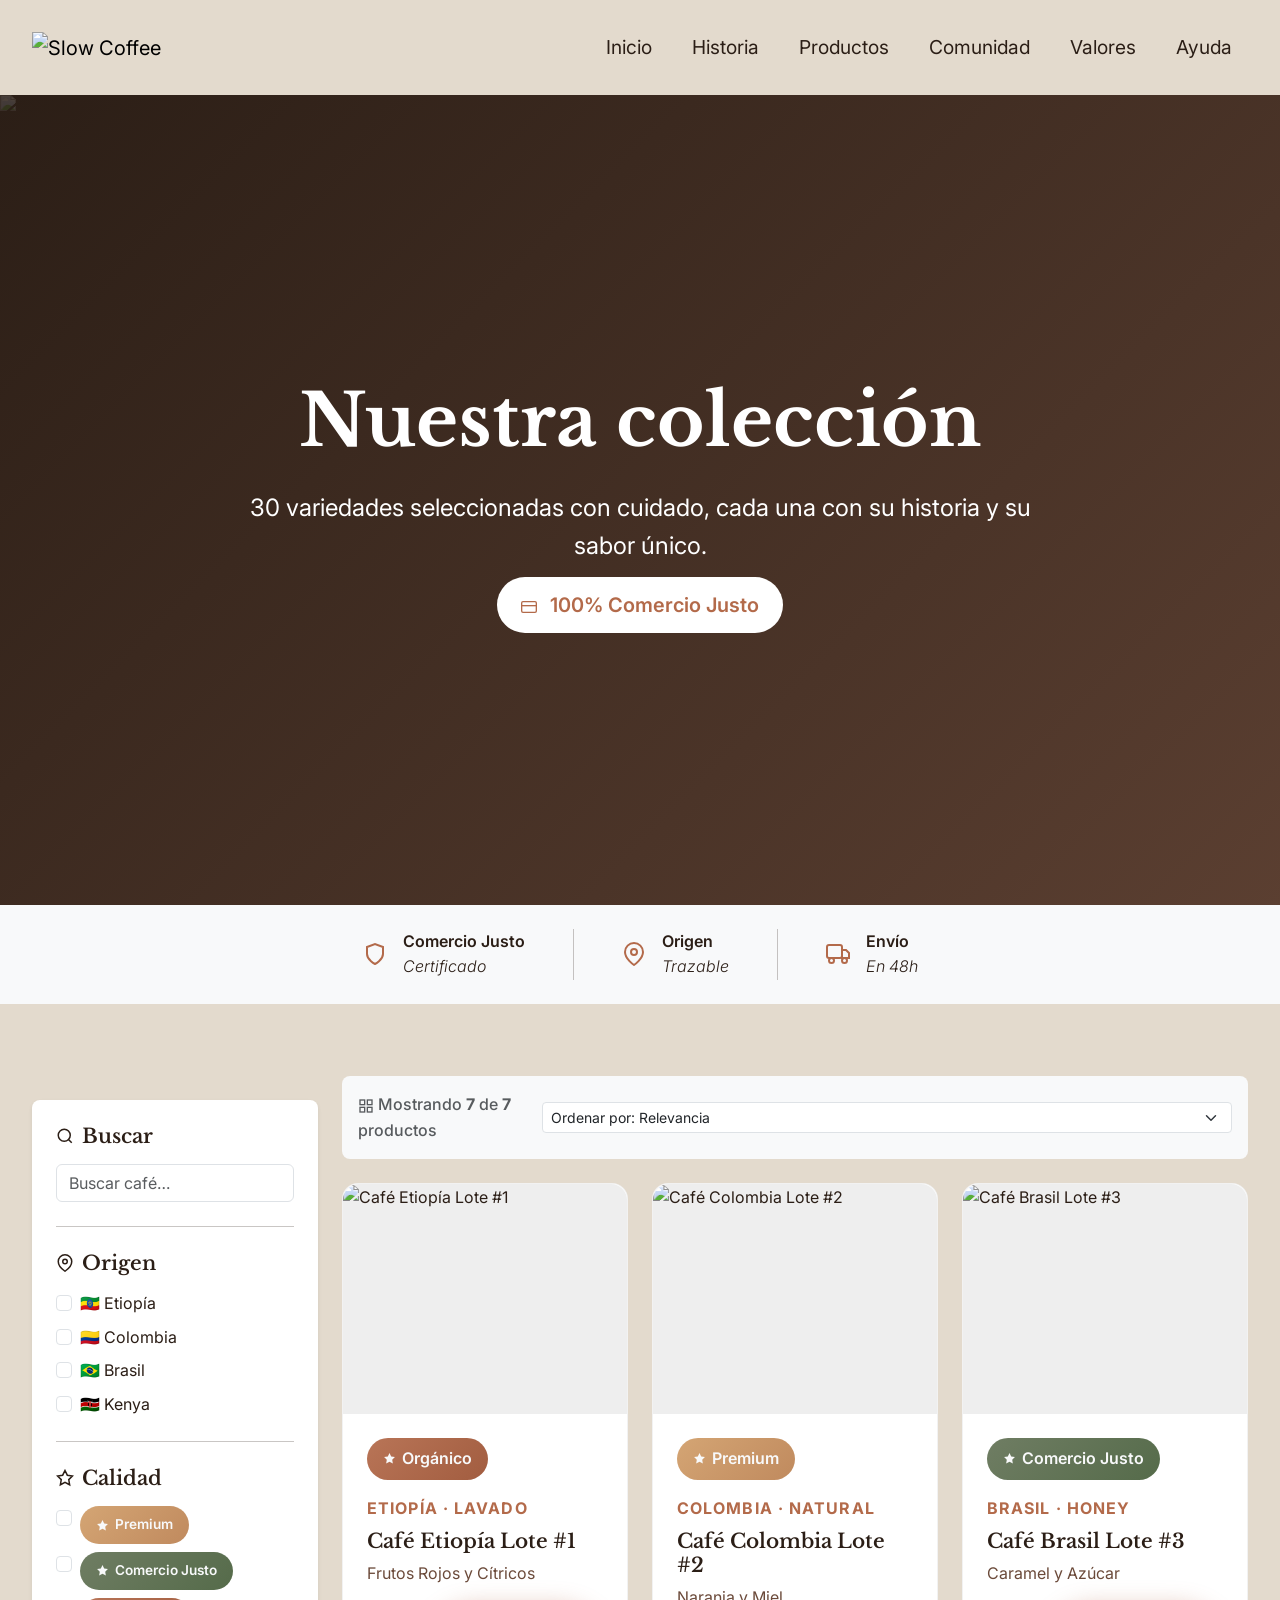
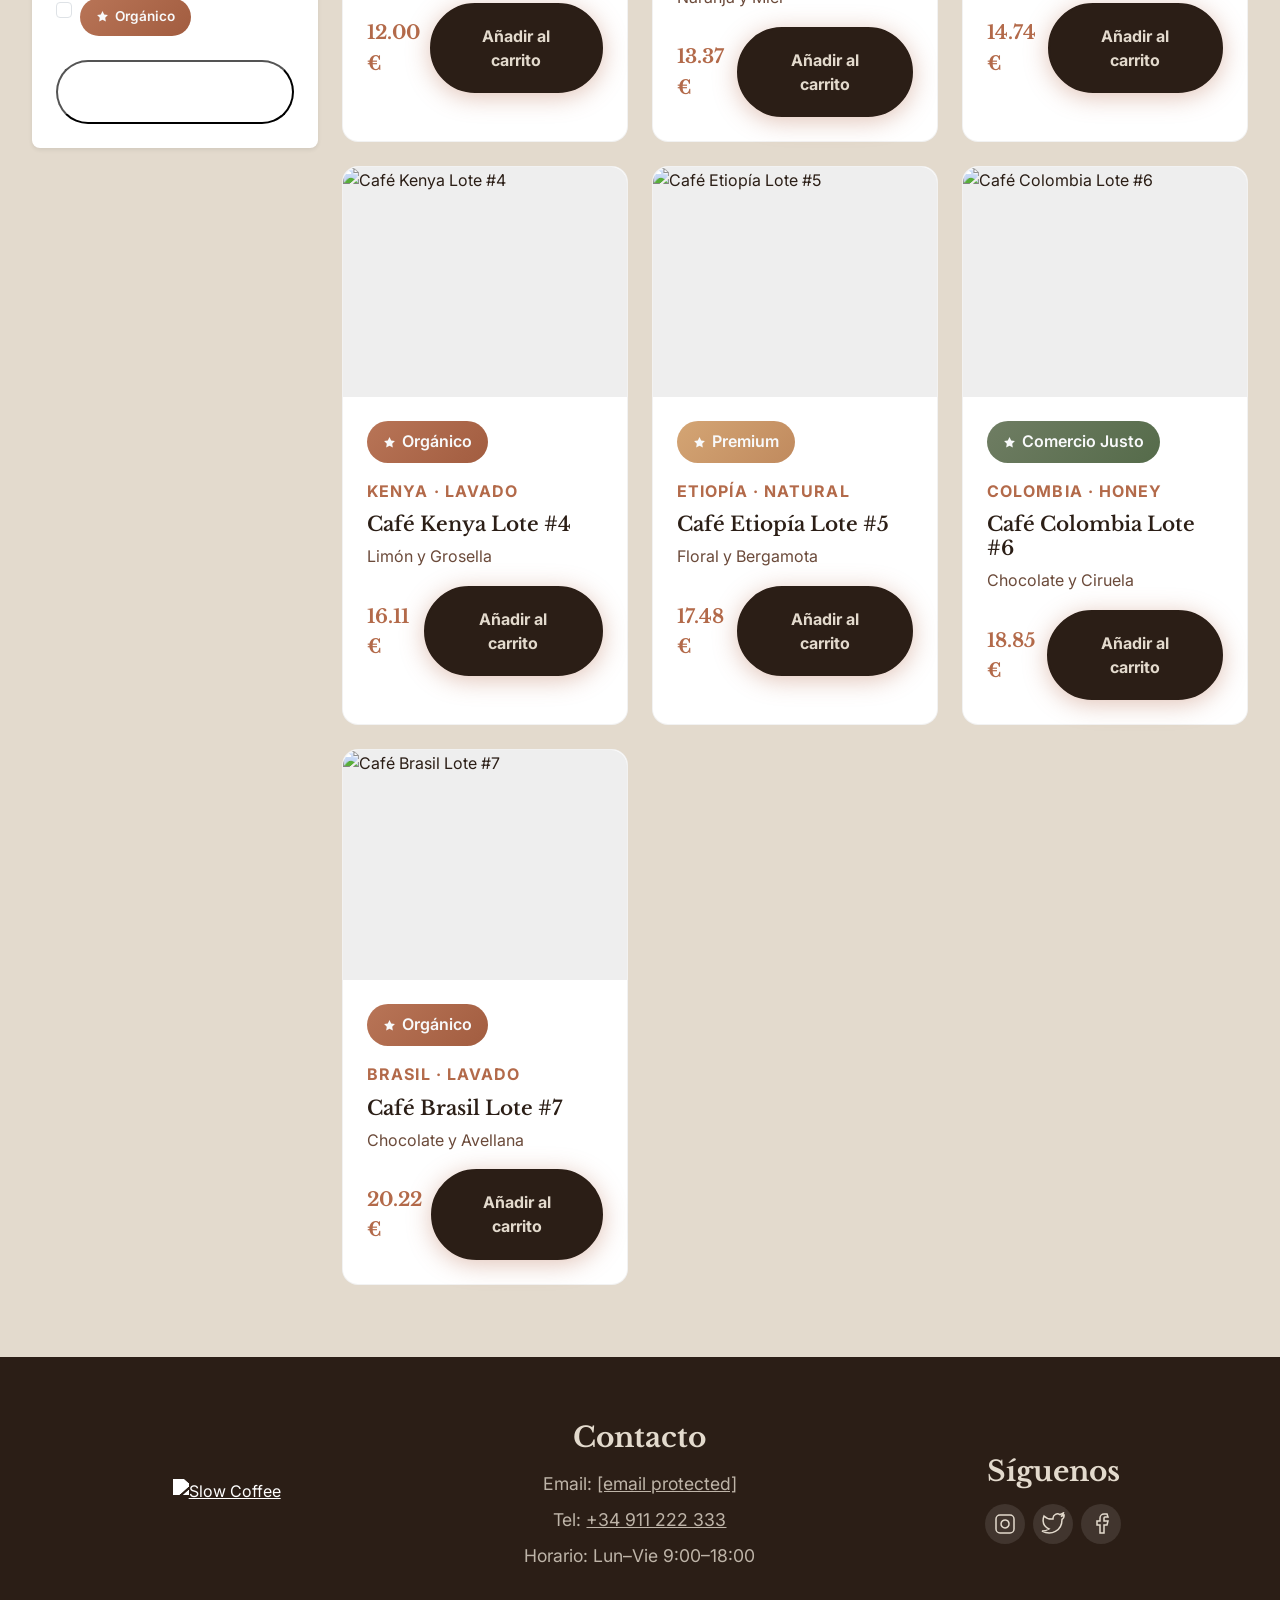
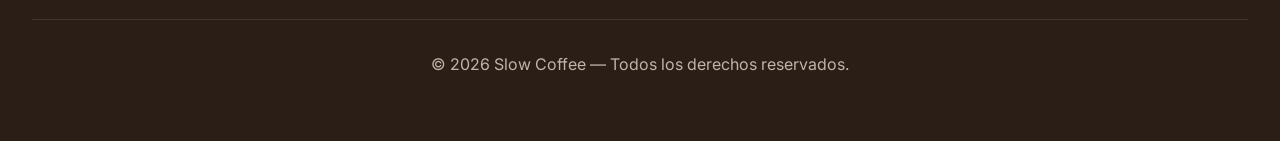
==== commit 3d08c55c: "Reduciendo style" ====
--- a/pag/catalogo.html
+++ b/pag/catalogo.html
@@ -44,7 +44,7 @@
             <h1 class="display-2 fw-bold mb-4 text-white">Nuestra colección</h1>
             <p class="fs-4 mb-4 text-white">30 variedades seleccionadas con cuidado, cada una con su historia y su sabor único.</p>
             <a href="#catalogo" class="hero-badge fs-5 fw-semibold">
-              <svg width="16" height="16" viewBox="0 0 24 24" fill="none" stroke="currentColor" stroke-width="2" class="me-2" style="vertical-align:middle;"><rect x="1" y="4" width="22" height="16" rx="2" ry="2"></rect><line x1="1" y1="10" x2="23" y2="10"></line></svg>
+              <svg width="16" height="16" viewBox="0 0 24 24" fill="none" stroke="currentColor" stroke-width="2" class="me-2" class="svg-inline"><rect x="1" y="4" width="22" height="16" rx="2" ry="2"></rect><line x1="1" y1="10" x2="23" y2="10"></line></svg>
               100% Comercio Justo
             </a>
           </div>
@@ -58,22 +58,22 @@
         <div class="d-flex justify-content-center align-items-center flex-wrap gap-4 gap-md-5">
 
           <div class="d-flex align-items-center gap-3">
-            <svg width="24" height="24" viewBox="0 0 24 24" fill="none" style="color:var(--terracotta);" stroke="currentColor" stroke-width="2"><path d="M12 22s8-4 8-10V5l-8-3-8 3v7c0 6 8 10 8 10z"></path></svg>
-            <span class="fw-semibold" style="font-size:1.1rem;color:var(--coffee-900);">Comercio Justo<em class="fw-light d-block">Certificado</em></span>
+            <svg width="24" height="24" viewBox="0 0 24 24" fill="none" class="text-terracotta" stroke="currentColor" stroke-width="2"><path d="M12 22s8-4 8-10V5l-8-3-8 3v7c0 6 8 10 8 10z"></path></svg>
+            <span class="fw-semibold" class="trust-label fw-semibold">Comercio Justo<em class="fw-light d-block">Certificado</em></span>
           </div>
 
           <div class="vr opacity-25 d-none d-md-block"></div>
 
           <div class="d-flex align-items-center gap-3">
-            <svg width="24" height="24" viewBox="0 0 24 24" fill="none" style="color:var(--terracotta);" stroke="currentColor" stroke-width="2"><path d="M21 10c0 7-9 13-9 13s-9-6-9-13a9 9 0 0 1 18 0z"></path><circle cx="12" cy="10" r="3"></circle></svg>
-            <span class="fw-semibold" style="font-size:1.1rem;color:var(--coffee-900);">Origen<em class="fw-light d-block">Trazable</em></span>
+            <svg width="24" height="24" viewBox="0 0 24 24" fill="none" class="text-terracotta" stroke="currentColor" stroke-width="2"><path d="M21 10c0 7-9 13-9 13s-9-6-9-13a9 9 0 0 1 18 0z"></path><circle cx="12" cy="10" r="3"></circle></svg>
+            <span class="fw-semibold" class="trust-label fw-semibold">Origen<em class="fw-light d-block">Trazable</em></span>
           </div>
 
           <div class="vr opacity-25 d-none d-md-block"></div>
 
           <div class="d-flex align-items-center gap-3">
-            <svg width="24" height="24" viewBox="0 0 24 24" fill="none" style="color:var(--terracotta);" stroke="currentColor" stroke-width="2"><rect x="1" y="3" width="15" height="13" rx="2" ry="2"></rect><polygon points="16 8 20 8 23 11 23 16 16 16 16 8"></polygon><circle cx="5.5" cy="18.5" r="2.5"></circle><circle cx="18.5" cy="18.5" r="2.5"></circle></svg>
-            <span class="fw-semibold" style="font-size:1.1rem;color:var(--coffee-900);">Envío<em class="fw-light d-block">En 48h</em></span>
+            <svg width="24" height="24" viewBox="0 0 24 24" fill="none" class="text-terracotta" stroke="currentColor" stroke-width="2"><rect x="1" y="3" width="15" height="13" rx="2" ry="2"></rect><polygon points="16 8 20 8 23 11 23 16 16 16 16 8"></polygon><circle cx="5.5" cy="18.5" r="2.5"></circle><circle cx="18.5" cy="18.5" r="2.5"></circle></svg>
+            <span class="fw-semibold" class="trust-label fw-semibold">Envío<em class="fw-light d-block">En 48h</em></span>
           </div>
 
         </div>
@@ -84,7 +84,7 @@
     <div class="container py-4 my-5" id="catalogo">
       <div class="row">
         <aside class="col-lg-3 my-4">
-          <div class="bg-white rounded-3 p-4 shadow-sm sticky-top" style="top:100px;">
+          <div class="bg-white rounded-3 p-4 shadow-sm sticky-top" class="sidebar-sticky">
 
             <div class="mb-4">
               <h5 class="d-flex align-items-center gap-2 mb-3 fw-semibold">
@@ -117,24 +117,24 @@
               <div class="form-check mb-2">
                 <input class="form-check-input filter-cb-badge" type="checkbox" value="Premium" id="check-premium">
                 <label class="form-check-label" for="check-premium">
-                  <span class="badge-premium"><svg class="text-light" width="13" height="13" viewBox="0 0 24 24" fill="currentColor"><path d="M12 2l3.09 6.26L22 9.27l-5 4.87 1.18 6.88L12 17.77l-6.18 3.25L7 14.14 2 9.27l6.91-1.01L12 2z"/></svg><span class="text-light fw-semibold" style="font-size:0.85rem;">Premium</span></span>
+                  <span class="badge-premium"><svg class="text-light" width="13" height="13" viewBox="0 0 24 24" fill="currentColor"><path d="M12 2l3.09 6.26L22 9.27l-5 4.87 1.18 6.88L12 17.77l-6.18 3.25L7 14.14 2 9.27l6.91-1.01L12 2z"/></svg><span class="text-light fw-semibold badge-label">Premium</span></span>
                 </label>
               </div>
               <div class="form-check mb-2">
                 <input class="form-check-input filter-cb-badge" type="checkbox" value="Comercio Justo" id="check-justo">
                 <label class="form-check-label" for="check-justo">
-                  <span class="badge-justo"><svg class="text-light" width="13" height="13" viewBox="0 0 24 24" fill="currentColor"><path d="M12 2l3.09 6.26L22 9.27l-5 4.87 1.18 6.88L12 17.77l-6.18 3.25L7 14.14 2 9.27l6.91-1.01L12 2z"/></svg><span class="text-light fw-semibold" style="font-size:0.85rem;">Comercio Justo</span></span>
+                  <span class="badge-justo"><svg class="text-light" width="13" height="13" viewBox="0 0 24 24" fill="currentColor"><path d="M12 2l3.09 6.26L22 9.27l-5 4.87 1.18 6.88L12 17.77l-6.18 3.25L7 14.14 2 9.27l6.91-1.01L12 2z"/></svg><span class="text-light fw-semibold badge-label">Comercio Justo</span></span>
                 </label>
               </div>
               <div class="form-check mb-2">
                 <input class="form-check-input filter-cb-badge" type="checkbox" value="Orgánico" id="check-organico">
                 <label class="form-check-label" for="check-organico">
-                  <span class="badge-organico"><svg class="text-light" width="13" height="13" viewBox="0 0 24 24" fill="currentColor"><path d="M12 2l3.09 6.26L22 9.27l-5 4.87 1.18 6.88L12 17.77l-6.18 3.25L7 14.14 2 9.27l6.91-1.01L12 2z"/></svg><span class="text-light fw-semibold" style="font-size:0.85rem;">Orgánico</span></span>
+                  <span class="badge-organico"><svg class="text-light" width="13" height="13" viewBox="0 0 24 24" fill="currentColor"><path d="M12 2l3.09 6.26L22 9.27l-5 4.87 1.18 6.88L12 17.77l-6.18 3.25L7 14.14 2 9.27l6.91-1.01L12 2z"/></svg><span class="text-light fw-semibold badge-label">Orgánico</span></span>
                 </label>
               </div>
             </div>
 
-            <button class="btn-hero w-100 text-white fw-semibold" style="background-color:var(--terracotta);" id="apply-filters">Aplicar filtros</button>
+            <button class="btn-hero w-100 text-white fw-semibold" class="btn-apply" id="apply-filters">Aplicar filtros</button>
           </div>
         </aside>
 
@@ -144,7 +144,7 @@
               <svg width="16" height="16" viewBox="0 0 24 24" fill="none" stroke="currentColor" stroke-width="2" class="me-1"><rect x="3" y="3" width="7" height="7"></rect><rect x="14" y="3" width="7" height="7"></rect><rect x="14" y="14" width="7" height="7"></rect><rect x="3" y="14" width="7" height="7"></rect></svg>
               Mostrando <strong>7</strong> de <strong>7</strong> productos
             </span>
-            <select class="form-select form-select-sm" style="width:auto;min-width:200px;" id="sort-select">
+            <select class="form-select form-select-sm" class="select-sort" id="sort-select">
               <option value="relevance">Ordenar por: Relevancia</option>
               <option value="price-asc">Precio: Menor a Mayor</option>
               <option value="price-desc">Precio: Mayor a Menor</option>
@@ -163,7 +163,7 @@
         <div class="col-md-4 mb-4">
           <h3 class="mb-3">Contacto</h3>
           <ul class="list-unstyled mb-0">
-            <li>Email: <a href="mailto:hola@slowcoffee.example">hola@slowcoffee.example</a></li>
+            <li>Email: <a href="/cdn-cgi/l/email-protection#630b0c0f0223100f0c14000c050506064d061b020e130f06"><span class="__cf_email__" data-cfemail="0860676469487b64677f6b676e6e6d6d266d70696578646d">[email&#160;protected]</span></a></li>
             <li>Tel: <a href="tel:+34911222333">+34 911 222 333</a></li>
             <li>Horario: Lun–Vie 9:00–18:00</li>
           </ul>
@@ -183,7 +183,7 @@
     </div>
   </footer>
 
-  <script src="https://cdn.jsdelivr.net/npm/bootstrap@5.3.2/dist/js/bootstrap.bundle.min.js"></script>
+  <script data-cfasync="false" src="/cdn-cgi/scripts/5c5dd728/cloudflare-static/email-decode.min.js"></script><script src="https://cdn.jsdelivr.net/npm/bootstrap@5.3.2/dist/js/bootstrap.bundle.min.js"></script>
   <script>
     document.getElementById("year").textContent = new Date().getFullYear();
 
@@ -223,18 +223,18 @@
     function renderProducts(list) {
       grid.innerHTML = list.map(p => `
 <div class="col-md-6 col-lg-4">
-  <div class="product-card rounded-4 bg-white h-100" style="border:1px solid rgba(0,0,0,0.05);">
+  <div class="product-card rounded-4 bg-white h-100">
     <div class="product-img-wrapper rounded-top-4">
       <img src="${p.img}" alt="${p.name}">
     </div>
     <div class="p-4">
       <span class="d-block mb-3">${badgeHTML(p.badge)}</span>
       <span class="headline d-block mb-2">${p.origin} · ${p.process}</span>
-      <h5 style="font-family:var(--font-serif);font-weight:600;margin-bottom:0.5rem;">${p.name}</h5>
+      <h5 class="product-name">${p.name}</h5>
       <p>${p.note}</p>
       <div class="d-flex justify-content-between align-items-center">
-        <span style="color:var(--terracotta);font-weight:700;font-size:1.2rem;font-family:var(--font-serif);">${p.price} €</span>
-        <a href="#" class="btn btn-outline-secondary" style="padding:0.5rem 1rem;font-size:0.9rem;">Añadir al carrito</a>
+        <span class="product-price">${p.price} €</span>
+        <a href="#" class="btn btn-outline-secondary" class="btn-card">Añadir al carrito</a>
       </div>
     </div>
   </div>
--- a/css/styles.css
+++ b/css/styles.css
@@ -1,6 +1,5 @@
 /* NOTAS DE BERTHA
 PONER LAS PROPIEDADES UNA AL LADO DE LA OTRA NO ES RECUDIR LINEAS */
-
 /* ══════════════════════════════════════════════════════════
    SLOW COFFEE - ESTILOS UNIFICADOS
    ══════════════════════════════════════════════════════════ */
@@ -294,4 +293,110 @@
 @media (max-width: 767px) {
   .timeline-historia-new::before { left: 20px; }
   .timeline-checkpoint { left: 20px; }
-}+}
+.text-terracotta { color: var(--terracotta) !important; }
+.text-coffee { color: var(--coffee-900) !important; }
+.text-gold { color: #FFD700 !important; }
+.text-star { color: #D4A574 !important; }
+.font-serif { font-family: var(--font-serif) !important; }
+.font-serif-bold {
+  font-family: var(--font-serif) !important;
+  font-weight: 600 !important;
+}
+.price-tag {
+  color: var(--terracotta);
+  font-weight: 700;
+  font-size: 1.2rem;
+  font-family: var(--font-serif);
+}
+.card-subtitle-serif {
+  font-family: var(--font-serif);
+  color: var(--coffee-900);
+}
+.stat-label {
+  font-size: 1rem;
+  letter-spacing: 0.5px;
+  color: var(--terracotta);
+}
+.stat-number {
+  font-family: var(--font-serif);
+  color: var(--terracotta);
+}
+.timeline-year {
+  font-family: var(--font-serif);
+  color: var(--terracotta);
+}
+.trust-label {
+  font-size: 1.1rem;
+  color: var(--coffee-900);
+}
+.card-title-dark {
+  color: var(--coffee-900);
+  font-size: 1.25rem;
+}
+.btn-sm-card {
+  padding: 0.5rem 1rem;
+  font-size: 0.9rem;
+}
+.icon-circle-sm { width: 48px; height: 48px; }
+.icon-circle-md { width: 60px; height: 60px; }
+.icon-circle-lg { width: 70px; height: 70px; }
+.icon-circle-xl { width: 80px; height: 80px; background: var(--cream); }
+.icon-circle-manifesto { width: 50px; height: 50px; }
+.svg-icon-terracotta {
+  color: var(--terracotta);
+  stroke-width: 1.5px;
+  width: 40px;
+  height: 40px;
+}
+.vr-md { height: 48px; }
+.vr-sm { height: 30px; }
+
+.quote-icon {
+  top: 20px;
+  left: 20px;
+  color: var(--terracotta);
+}
+.sidebar-sticky { top: 100px; }
+.select-auto { width: auto; min-width: 200px; }
+.card-border-subtle { border: 1px solid rgba(0, 0, 0, 0.05) !important; }
+.badge-timeline { background: #e8e5e1; font-size: 1rem; }
+.img-storytelling {
+  box-shadow: 0 12px 30px rgba(43, 30, 22, 0.12);
+  object-fit: cover;
+}
+.img-story-tall {
+  object-fit: cover;
+  height: 400px;
+}
+.img-subscription {
+  object-fit: cover;
+  max-height: 500px;
+}
+.btn-subscription {
+  background-color: var(--terracotta);
+  padding: 0.75rem 2rem;
+  color: white;
+}
+.btn-subscription:hover {
+  background-color: var(--coffee-600);
+  color: white;
+}
+
+.lh-loose { line-height: 1.7; }
+.max-w-prose { max-width: 800px; }
+.img-profile { object-fit: cover; }
+.img-fill { object-fit: cover; }
+.sidebar-sticky { top: 100px; }
+.badge-label { font-size: 0.85rem; }
+.btn-apply { background-color: var(--terracotta); color: white; }
+.btn-apply:hover { background-color: var(--coffee-600); color: white; }
+.select-sort { width: auto; min-width: 200px; }
+.product-card { border: 1px solid rgba(0,0,0,0.05); }
+.product-name { font-family: var(--font-serif); font-weight: 600; margin-bottom: 0.5rem; }
+.product-price { color: var(--terracotta); font-weight: 700; font-size: 1.2rem; font-family: var(--font-serif); }
+.btn-card { padding: 0.5rem 1rem; font-size: 0.9rem; }
+.img-historia { box-shadow: 0 12px 30px rgba(43,30,22,0.12); object-fit: cover; }
+.icon-circle-xl { width: 80px; height: 80px; background: var(--cream); }
+.svg-icon { width: 40px; height: 40px; color: var(--terracotta); stroke-width: 1.5px; }
+.svg-inline { vertical-align: middle; }
